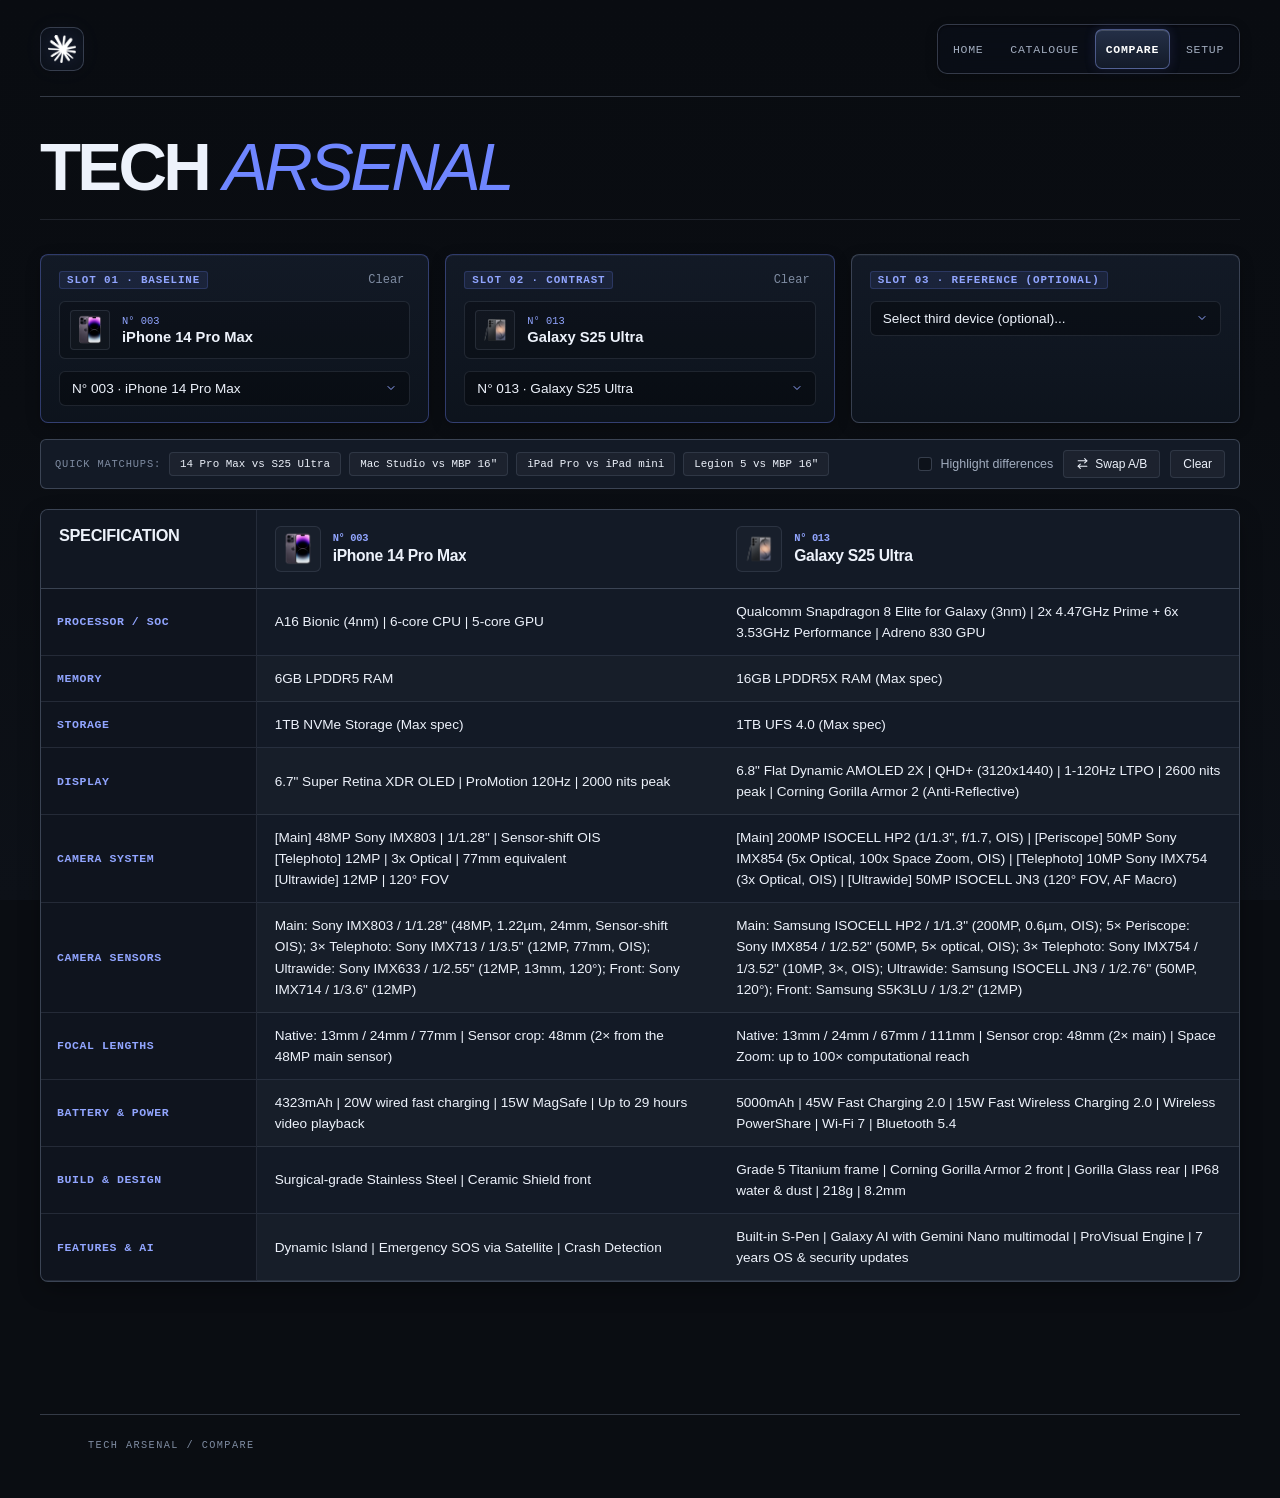
==== comparison-lab.html @ 9af9f5e8 "fix(compare): resolve mobile 2-device side-by-side table layout and empty state display" ====
<!DOCTYPE html>
<html lang="en">
<head>
    <meta charset="UTF-8">
    <meta name="viewport" content="width=device-width, initial-scale=1.0">
    <title>TECH ARSENAL · Comparison Lab</title>
    <link rel="stylesheet" href="arsenal-pages.css">
    <style>
        /* Specification comparison lab using dossier visual language */
        /* ===== 3-Slot Deck ===== */
        .compare-deck {
            display: grid;
            grid-template-columns: repeat(3, 1fr);
            gap: 16px;
            margin: 24px 0 16px;
        }

        .compare-slot {
            background: linear-gradient(180deg, rgba(20, 27, 40, 0.92) 0%, rgba(14, 20, 30, 0.92) 100%);
            border: 1px solid var(--line-strong, rgba(160, 176, 204, 0.16));
            border-radius: 8px;
            padding: 16px 18px;
            display: flex;
            flex-direction: column;
            gap: 12px;
            box-shadow: inset 0 1px 0 rgba(255, 255, 255, 0.04), 0 4px 16px -2px rgba(0, 0, 0, 0.32);
            transition: border-color 0.18s ease, box-shadow 0.18s ease;
        }

        .compare-slot.has-device {
            border-color: rgba(111, 134, 255, 0.35);
        }

        .slot-header {
            display: flex;
            align-items: center;
            justify-content: space-between;
            gap: 8px;
        }

        .slot-tag {
            font-family: var(--mono, monospace);
            font-size: 0.68rem;
            letter-spacing: 0.08em;
            color: var(--accent-2, #91a5ff);
            background: rgba(111, 134, 255, 0.1);
            border: 1px solid rgba(111, 134, 255, 0.2);
            padding: 2px 7px;
            border-radius: 3px;
            font-weight: 600;
        }

        .slot-clear-btn {
            background: transparent;
            border: none;
            color: var(--muted-2, #7f8ca2);
            font-size: 0.75rem;
            font-family: var(--mono, monospace);
            cursor: pointer;
            padding: 2px 6px;
            border-radius: 3px;
            transition: color 0.15s ease, background 0.15s ease;
        }

        .slot-clear-btn:hover {
            color: #ff7b7b;
            background: rgba(255, 123, 123, 0.1);
        }

        .slot-preview {
            display: flex;
            align-items: center;
            gap: 12px;
            background: rgba(0, 0, 0, 0.22);
            border: 1px solid var(--line, rgba(160, 176, 204, 0.1));
            border-radius: 6px;
            padding: 8px 10px;
        }

        .slot-thumb {
            width: 40px;
            height: 40px;
            border-radius: 4px;
            background: rgba(255, 255, 255, 0.025);
            border: 1px solid var(--line, rgba(160, 176, 204, 0.1));
            display: flex;
            align-items: center;
            justify-content: center;
            flex-shrink: 0;
            overflow: hidden;
            padding: 2px;
        }

        .slot-thumb img {
            max-width: 100%;
            max-height: 100%;
            object-fit: contain;
            display: block;
        }

        .slot-info {
            display: flex;
            flex-direction: column;
            gap: 2px;
            min-width: 0;
            flex: 1;
        }

        .slot-lot {
            font-family: var(--mono, monospace);
            font-size: 0.65rem;
            color: var(--accent-2, #91a5ff);
        }

        .slot-title {
            font-size: 0.92rem;
            font-weight: 600;
            color: var(--text, #edf2fb);
            white-space: nowrap;
            overflow: hidden;
            text-overflow: ellipsis;
        }

        /* Laboratory select dropdown */
        .lab-select {
            width: 100%;
            background-color: rgba(0, 0, 0, 0.32);
            background-image: url("data:image/svg+xml,%3Csvg xmlns='http://www.w3.org/2000/svg' width='12' height='12' viewBox='0 0 24 24' fill='none' stroke='%2391a5ff' stroke-width='2' stroke-linecap='round' stroke-linejoin='round'%3E%3Cpolyline points='6 9 12 15 18 9'%3E%3C/polyline%3E%3C/svg%3E");
            background-repeat: no-repeat;
            background-position: right 12px center;
            border: 1px solid var(--line, rgba(160, 176, 204, 0.16));
            border-radius: 6px;
            color: var(--text, #edf2fb);
            font-size: 0.85rem;
            padding: 9px 36px 9px 12px;
            appearance: none;
            -webkit-appearance: none;
            cursor: pointer;
            transition: border-color 0.18s ease;
        }

        .lab-select:hover {
            border-color: rgba(111, 134, 255, 0.3);
        }

        .lab-select:focus-visible {
            outline: 2px solid var(--accent, #6f86ff);
            outline-offset: 2px;
            border-color: var(--accent, #6f86ff);
        }

        .lab-select optgroup {
            background: #131a26;
            color: var(--accent-2, #91a5ff);
            font-family: var(--mono, monospace);
            font-weight: 600;
            padding: 6px 0;
        }

        .lab-select option {
            background: #0d121c;
            color: #edf2fb;
            font-family: inherit;
            padding: 6px 12px;
        }

        /* ===== Toolbar ===== */
        .compare-toolbar {
            display: flex;
            flex-wrap: wrap;
            align-items: center;
            justify-content: space-between;
            gap: 12px;
            margin: 0 0 20px;
            padding: 10px 14px;
            background: var(--panel-solid, #131a26);
            border: 1px solid var(--line-strong, rgba(160, 176, 204, 0.2));
            border-radius: 6px;
        }

        .preset-group {
            display: flex;
            flex-wrap: wrap;
            align-items: center;
            gap: 8px;
        }

        .preset-label {
            font-family: var(--mono, monospace);
            font-size: 0.65rem;
            color: var(--muted-2, #7f8ca2);
            letter-spacing: 0.08em;
            text-transform: uppercase;
        }

        .preset-chip {
            background: rgba(255, 255, 255, 0.04);
            border: 1px solid var(--line, rgba(160, 176, 204, 0.16));
            border-radius: 4px;
            color: var(--text, #edf2fb);
            font-family: var(--mono, monospace);
            font-size: 0.68rem;
            padding: 5px 10px;
            cursor: pointer;
            transition: all 0.15s ease;
        }

        .preset-chip:hover {
            border-color: var(--accent, #6f86ff);
            background: rgba(111, 134, 255, 0.1);
        }

        .toolbar-actions {
            display: flex;
            align-items: center;
            gap: 10px;
        }

        .diff-toggle-label {
            display: inline-flex;
            align-items: center;
            gap: 6px;
            font-size: 0.78rem;
            color: var(--muted, #a2adbf);
            cursor: pointer;
            user-select: none;
        }

        .diff-checkbox {
            appearance: none;
            -webkit-appearance: none;
            width: 14px;
            height: 14px;
            border: 1px solid var(--line-strong, rgba(160, 176, 204, 0.28));
            border-radius: 3px;
            background: rgba(0, 0, 0, 0.3);
            cursor: pointer;
            position: relative;
            vertical-align: middle;
        }

        .diff-checkbox:checked {
            background: var(--accent, #6f86ff);
            border-color: var(--accent, #6f86ff);
        }

        .diff-checkbox:checked::after {
            content: "";
            position: absolute;
            left: 4px;
            top: 1px;
            width: 4px;
            height: 8px;
            border: solid #fff;
            border-width: 0 2px 2px 0;
            transform: rotate(45deg);
        }

        .toolbar-btn {
            background: rgba(255, 255, 255, 0.04);
            border: 1px solid var(--line, rgba(160, 176, 204, 0.16));
            border-radius: 4px;
            color: var(--text, #edf2fb);
            font-size: 0.75rem;
            padding: 6px 12px;
            display: inline-flex;
            align-items: center;
            gap: 6px;
            cursor: pointer;
            transition: all 0.15s ease;
        }

        .toolbar-btn:hover {
            border-color: var(--line-strong, rgba(160, 176, 204, 0.3));
            background: rgba(255, 255, 255, 0.08);
        }

        /* ===== Hidden State Enforcement ===== */
        [hidden],
        .compare-empty-card[hidden],
        .compare-table-card[hidden] {
            display: none !important;
        }

        /* ===== Empty State ===== */
        .compare-empty-card {
            background: linear-gradient(180deg, rgba(20, 27, 40, 0.8) 0%, rgba(14, 20, 30, 0.8) 100%);
            border: 1px dashed var(--line-strong, rgba(160, 176, 204, 0.25));
            border-radius: 8px;
            padding: 44px 24px;
            text-align: center;
            display: flex;
            flex-direction: column;
            align-items: center;
            gap: 12px;
            margin-bottom: 36px;
        }

        .empty-icon-box {
            width: 44px;
            height: 44px;
            border-radius: 8px;
            background: rgba(111, 134, 255, 0.1);
            border: 1px solid rgba(111, 134, 255, 0.25);
            display: flex;
            align-items: center;
            justify-content: center;
            color: var(--accent, #6f86ff);
        }

        .empty-title {
            font-size: 1.05rem;
            font-weight: 600;
            color: var(--text, #edf2fb);
            margin: 0;
        }

        .empty-desc {
            font-size: 0.88rem;
            color: var(--muted, #a2adbf);
            max-width: 520px;
            margin: 0;
            line-height: 1.6;
        }

        .empty-presets {
            display: flex;
            flex-wrap: wrap;
            justify-content: center;
            gap: 10px;
            margin-top: 12px;
        }

        .empty-preset-card {
            background: rgba(0, 0, 0, 0.3);
            border: 1px solid var(--line, rgba(160, 176, 204, 0.16));
            border-radius: 6px;
            padding: 10px 14px;
            color: var(--text, #edf2fb);
            font-size: 0.82rem;
            cursor: pointer;
            display: flex;
            align-items: center;
            gap: 8px;
            transition: border-color 0.18s ease, background 0.18s ease;
        }

        .empty-preset-card:hover {
            border-color: var(--accent, #6f86ff);
            background: rgba(111, 134, 255, 0.08);
        }

        .empty-preset-card .arr {
            color: var(--accent-2, #91a5ff);
            font-family: var(--mono, monospace);
        }

        /* ===== Comparison Table Card ===== */
        .compare-table-card {
            background: var(--panel-solid, #131a26);
            border: 1px solid var(--line-strong, rgba(160, 176, 204, 0.2));
            border-radius: 8px;
            overflow: clip;
            box-shadow: inset 0 1px 0 rgba(255, 255, 255, 0.04), 0 8px 24px -4px rgba(0, 0, 0, 0.4);
            margin-bottom: 40px;
        }

        .compare-table-scroller {
            width: 100%;
            overflow-x: auto;
            -webkit-overflow-scrolling: touch;
        }

        .compare-table {
            width: 100%;
            border-collapse: separate;
            border-spacing: 0;
            font-size: 0.85rem;
        }

        .compare-table thead th {
            position: sticky;
            top: 0;
            z-index: 5;
            background: #131a26;
            border-bottom: 1px solid var(--line-strong, rgba(160, 176, 204, 0.22));
            padding: 16px 18px;
            text-align: left;
            vertical-align: top;
        }

        .compare-table thead th:first-child {
            width: 150px;
            min-width: 130px;
            border-right: 1px solid var(--line, rgba(160, 176, 204, 0.12));
            background: #111722;
        }

        .compare-head-cell {
            display: flex;
            align-items: center;
            gap: 12px;
        }

        .compare-head-thumb {
            width: 46px;
            height: 46px;
            border-radius: 6px;
            background: rgba(255, 255, 255, 0.025);
            border: 1px solid var(--line, rgba(160, 176, 204, 0.14));
            display: flex;
            align-items: center;
            justify-content: center;
            flex-shrink: 0;
            overflow: hidden;
            padding: 3px;
        }

        .compare-head-thumb img {
            max-width: 100%;
            max-height: 100%;
            object-fit: contain;
            display: block;
        }

        .compare-head-meta {
            display: flex;
            flex-direction: column;
            gap: 3px;
            min-width: 0;
        }

        .compare-head-lot {
            font-family: var(--mono, monospace);
            font-size: 0.65rem;
            color: var(--accent-2, #91a5ff);
        }

        .compare-head-title {
            font-size: 0.98rem;
            font-weight: 600;
            color: var(--text, #edf2fb);
            margin: 0;
            white-space: nowrap;
            overflow: hidden;
            text-overflow: ellipsis;
        }

        .compare-table tbody th {
            font-family: var(--mono, monospace);
            font-size: 0.72rem;
            letter-spacing: 0.05em;
            text-transform: uppercase;
            color: var(--accent-2, #91a5ff);
            background: rgba(0, 0, 0, 0.22);
            border-right: 1px solid var(--line, rgba(160, 176, 204, 0.12));
            border-bottom: 1px solid var(--line, rgba(160, 176, 204, 0.1));
            padding: 12px 16px;
            text-align: left;
            vertical-align: middle;
            white-space: nowrap;
        }

        .compare-table tbody td {
            padding: 12px 18px;
            border-bottom: 1px solid var(--line, rgba(160, 176, 204, 0.1));
            font-size: 0.85rem;
            line-height: 1.55;
            color: var(--text, #edf2fb);
            font-feature-settings: "tnum";
            font-variant-numeric: tabular-nums;
            vertical-align: middle;
            transition: background 0.15s ease;
        }

        .compare-table tbody tr:nth-child(even) td {
            background: rgba(255, 255, 255, 0.015);
        }

        .compare-table tbody tr:hover td {
            background: rgba(111, 134, 255, 0.04);
        }

        /* Difference highlighting */
        .compare-table.highlight-diff tbody tr.row-diff td {
            background: rgba(111, 134, 255, 0.05);
        }

        .compare-table.highlight-diff tbody tr.row-diff th {
            border-left: 3px solid var(--accent, #6f86ff);
            color: #fff;
        }

        .spec-val-empty {
            color: var(--muted-2, #7f8ca2);
            opacity: 0.4;
        }

        /* Accessibility focus indicators */
        a.page-link:focus-visible,
        a.back-link:focus-visible,
        .preset-chip:focus-visible,
        .toolbar-btn:focus-visible,
        .empty-preset-card:focus-visible {
            outline: 2px solid var(--accent, #6f86ff);
            outline-offset: 2px;
        }

        @media (min-width: 641px) and (max-width: 1024px) {
            .compare-deck {
                grid-template-columns: repeat(3, minmax(0, 1fr));
                gap: 12px;
                margin: 18px 0 14px;
            }
            .compare-slot {
                padding: 12px 14px;
                gap: 10px;
            }
            .lab-select {
                font-size: 0.8rem;
                padding: 8px 28px 8px 10px;
            }
            .slot-thumb {
                width: 36px;
                height: 36px;
            }
            .slot-title {
                font-size: 0.85rem;
            }
            .compare-toolbar {
                gap: 12px;
            }
        }

        @media (max-width: 640px) {
            html, body {
                overflow-x: hidden !important;
                max-width: 100% !important;
            }

            /* Container sizing */
            .collection {
                width: 100% !important;
                max-width: 100% !important;
                padding: 0 10px !important;
                box-sizing: border-box !important;
            }

            .top-row {
                flex-direction: column !important;
                align-items: stretch !important;
                gap: 10px !important;
            }

            .top-row .page-nav {
                display: grid !important;
                grid-template-columns: repeat(4, 1fr) !important;
                width: 100% !important;
                gap: 4px !important;
            }

            .top-row .page-nav .page-link {
                padding: 7px 3px !important;
                text-align: center !important;
                font-size: 0.65rem !important;
                min-width: 0 !important;
            }

            .masthead {
                padding: 10px 0 6px !important;
            }

            .main-title {
                font-size: clamp(1.6rem, 7vw, 2.2rem) !important;
            }

            /* Hide Slot 3 entirely on mobile (max 2 devices compare) */
            #slotCardC {
                display: none !important;
            }

            .compare-deck {
                display: grid !important;
                grid-template-columns: minmax(0, 1fr) minmax(0, 1fr) !important;
                gap: 8px !important;
                margin: 12px 0 10px !important;
                width: 100% !important;
                box-sizing: border-box !important;
            }

            .compare-slot {
                padding: 8px !important;
                gap: 6px !important;
                min-width: 0 !important;
                width: 100% !important;
                box-sizing: border-box !important;
                overflow: hidden !important;
            }

            .slot-header {
                gap: 4px !important;
            }

            .slot-header .slot-tag {
                font-size: 0.55rem !important;
                padding: 2px 4px !important;
                letter-spacing: 0.03em !important;
                white-space: nowrap !important;
                overflow: hidden !important;
                text-overflow: ellipsis !important;
                max-width: 95px !important;
            }

            .slot-clear-btn {
                font-size: 0.65rem !important;
                padding: 2px 4px !important;
                flex-shrink: 0 !important;
            }

            .slot-preview {
                padding: 4px 6px !important;
                gap: 6px !important;
                min-width: 0 !important;
            }

            .slot-thumb {
                width: 28px !important;
                height: 28px !important;
                flex: 0 0 28px !important;
            }

            .slot-info {
                min-width: 0 !important;
                overflow: hidden !important;
            }

            .slot-lot {
                font-size: 0.54rem !important;
            }

            .slot-title {
                font-size: 0.72rem !important;
                white-space: nowrap !important;
                overflow: hidden !important;
                text-overflow: ellipsis !important;
                min-width: 0 !important;
            }

            .lab-select {
                font-size: 0.68rem !important;
                padding: 6px 20px 6px 6px !important;
                background-position: right 6px center !important;
                min-width: 0 !important;
                width: 100% !important;
                box-sizing: border-box !important;
            }

            /* Toolbar on mobile */
            .compare-toolbar {
                flex-direction: column !important;
                align-items: stretch !important;
                gap: 8px !important;
                padding: 8px !important;
                margin-bottom: 12px !important;
                width: 100% !important;
                max-width: 100% !important;
                box-sizing: border-box !important;
                overflow: hidden !important;
            }

            .preset-group {
                display: flex !important;
                flex-wrap: nowrap !important;
                overflow-x: auto !important;
                -webkit-overflow-scrolling: touch !important;
                gap: 6px !important;
                padding-bottom: 3px !important;
                scrollbar-width: none !important;
                width: 100% !important;
                max-width: 100% !important;
                box-sizing: border-box !important;
            }

            .preset-group::-webkit-scrollbar {
                display: none !important;
            }

            .preset-chip {
                flex: 0 0 auto !important;
                white-space: nowrap !important;
                padding: 4px 8px !important;
                font-size: 0.62rem !important;
            }

            .toolbar-actions {
                display: flex !important;
                align-items: center !important;
                justify-content: space-between !important;
                width: 100% !important;
                gap: 6px !important;
            }

            .diff-toggle-label {
                font-size: 0.68rem !important;
            }

            .toolbar-btn {
                font-size: 0.66rem !important;
                padding: 5px 8px !important;
            }

            /* Empty state on mobile */
            .compare-empty-card {
                padding: 28px 16px !important;
                gap: 10px !important;
                margin-bottom: 24px !important;
            }

            .empty-presets {
                flex-direction: column !important;
                width: 100% !important;
            }

            .empty-preset-card {
                width: 100% !important;
                box-sizing: border-box !important;
                justify-content: space-between !important;
                font-size: 0.76rem !important;
                padding: 8px 12px !important;
            }

            /* GSMArena-Style 2-Device Mobile Compare Table */
            .compare-table-card {
                border-radius: 8px !important;
                overflow: hidden !important;
                margin-bottom: 28px !important;
                width: 100% !important;
                max-width: 100% !important;
                box-sizing: border-box !important;
            }

            .compare-table-scroller {
                width: 100% !important;
                max-width: 100% !important;
                overflow: hidden !important;
                box-sizing: border-box !important;
            }

            table.compare-table,
            .compare-table {
                display: block !important;
                width: 100% !important;
                max-width: 100% !important;
                min-width: 0 !important;
                border-collapse: collapse !important;
                box-sizing: border-box !important;
            }

            .compare-table thead,
            .compare-table tbody {
                display: block !important;
                width: 100% !important;
                box-sizing: border-box !important;
            }

            /* Sticky 2-Column Device Header */
            .compare-table thead tr {
                display: grid !important;
                grid-template-columns: minmax(0, 1fr) minmax(0, 1fr) !important;
                width: 100% !important;
                position: sticky !important;
                top: 0 !important;
                z-index: 25 !important;
                background: #111723 !important;
                border-bottom: 2px solid var(--accent, #6f86ff) !important;
                box-shadow: 0 4px 14px rgba(0, 0, 0, 0.45) !important;
                box-sizing: border-box !important;
            }

            /* Hide 'SPECIFICATION' label in sticky header */
            .compare-table thead th:first-child {
                display: none !important;
            }

            .compare-table thead th {
                display: flex !important;
                align-items: center !important;
                padding: 8px 6px !important;
                border: none !important;
                background: transparent !important;
                min-width: 0 !important;
                width: 100% !important;
                box-sizing: border-box !important;
                overflow: hidden !important;
            }

            .compare-table thead th:nth-child(2) {
                border-right: 1px solid var(--line, rgba(160, 176, 204, 0.15)) !important;
            }

            .compare-head-cell {
                display: flex !important;
                align-items: center !important;
                gap: 6px !important;
                min-width: 0 !important;
                width: 100% !important;
                overflow: hidden !important;
            }

            .compare-head-thumb {
                width: 28px !important;
                height: 28px !important;
                flex: 0 0 28px !important;
                padding: 1px !important;
            }

            .compare-head-meta {
                min-width: 0 !important;
                flex: 1 !important;
                overflow: hidden !important;
            }

            .compare-head-lot {
                font-size: 0.55rem !important;
                color: var(--accent-2, #91a5ff) !important;
                display: block !important;
            }

            .compare-head-title {
                font-size: 0.72rem !important;
                white-space: nowrap !important;
                overflow: hidden !important;
                text-overflow: ellipsis !important;
                min-width: 0 !important;
            }

            /* Each spec row on mobile */
            .compare-table tbody tr {
                display: grid !important;
                grid-template-columns: minmax(0, 1fr) minmax(0, 1fr) !important;
                width: 100% !important;
                border-bottom: 1px solid var(--line, rgba(160, 176, 204, 0.12)) !important;
                box-sizing: border-box !important;
            }

            /* Full-width Specification Category Bar (GSMArena style) */
            .compare-table tbody tr th {
                grid-column: 1 / -1 !important;
                display: block !important;
                width: 100% !important;
                box-sizing: border-box !important;
                background: rgba(14, 21, 33, 0.95) !important;
                border-right: none !important;
                border-bottom: 1px solid var(--line, rgba(160, 176, 204, 0.1)) !important;
                border-left: 3px solid transparent !important;
                padding: 6px 8px !important;
                font-family: var(--mono) !important;
                font-size: 0.62rem !important;
                font-weight: 700 !important;
                letter-spacing: 0.08em !important;
                text-transform: uppercase !important;
                color: var(--accent-2, #91a5ff) !important;
                text-align: left !important;
            }

            /* Value cells side by side (strictly 50% each) */
            .compare-table tbody tr td {
                display: block !important;
                width: 100% !important;
                box-sizing: border-box !important;
                padding: 8px 8px !important;
                font-size: 0.72rem !important;
                line-height: 1.45 !important;
                border-bottom: none !important;
                min-width: 0 !important;
                overflow-wrap: anywhere !important;
                word-break: break-word !important;
            }

            .compare-table tbody tr td:first-of-type {
                border-right: 1px solid var(--line, rgba(160, 176, 204, 0.12)) !important;
            }

            /* Difference Highlighting */
            .compare-table.highlight-diff tbody tr.row-diff th {
                border-left: 3px solid var(--accent, #6f86ff) !important;
                color: #ffffff !important;
                background: rgba(111, 134, 255, 0.14) !important;
            }

            .compare-table.highlight-diff tbody tr.row-diff td {
                background: rgba(111, 134, 255, 0.035) !important;
            }
        }
    </style>
</head>
<body class="catalogue-page">
    <header class="header site-header">
        <div class="header-top top-row">
            <a href="index.html" class="back-link home-mark-link" aria-label="Back to home" title="Back to home"><img src="assets/images/arsenal-spark.png" alt="" width="1000" height="1000" loading="eager" decoding="async"></a>
            <nav class="page-nav" aria-label="Site navigation">
                <a class="page-link" href="index.html">Home</a>
                <a class="page-link" href="tech-arsenal.html">Catalogue</a>
                <a class="page-link active" href="comparison-lab.html" aria-current="page">Compare</a>
                <a class="page-link" href="topology.html">Setup</a>
            </nav>
        </div>
        <div class="masthead">
            <div class="masthead-copy">
                <h1 class="main-title"><span class="tech">TECH</span> <span class="arsenal">ARSENAL</span></h1>
            </div>
        </div>
    </header>

    <main class="collection">
        <!-- 3-Slot Deck -->
        <div class="compare-deck">
            <!-- SLOT 01 -->
            <div class="compare-slot" id="slotCardA">
                <div class="slot-header">
                    <span class="slot-tag">SLOT 01 · BASELINE</span>
                    <button type="button" class="slot-clear-btn" id="clearA" title="Clear slot" aria-label="Clear baseline slot" hidden>Clear</button>
                </div>
                <div class="slot-preview" id="previewA" hidden>
                    <div class="slot-thumb"><img id="thumbA" src="" alt=""></div>
                    <div class="slot-info">
                        <span class="slot-lot" id="lotA"></span>
                        <span class="slot-title" id="nameA"></span>
                    </div>
                </div>
                <select id="pickA" class="lab-select" aria-label="Select baseline device">
                    <option value="">Select baseline device...</option>
                </select>
            </div>

            <!-- SLOT 02 -->
            <div class="compare-slot" id="slotCardB">
                <div class="slot-header">
                    <span class="slot-tag">SLOT 02 · CONTRAST</span>
                    <button type="button" class="slot-clear-btn" id="clearB" title="Clear slot" aria-label="Clear contrast slot" hidden>Clear</button>
                </div>
                <div class="slot-preview" id="previewB" hidden>
                    <div class="slot-thumb"><img id="thumbB" src="" alt=""></div>
                    <div class="slot-info">
                        <span class="slot-lot" id="lotB"></span>
                        <span class="slot-title" id="nameB"></span>
                    </div>
                </div>
                <select id="pickB" class="lab-select" aria-label="Select contrast device">
                    <option value="">Select contrast device...</option>
                </select>
            </div>

            <!-- SLOT 03 -->
            <div class="compare-slot" id="slotCardC">
                <div class="slot-header">
                    <span class="slot-tag">SLOT 03 · REFERENCE (OPTIONAL)</span>
                    <button type="button" class="slot-clear-btn" id="clearC" title="Clear slot" aria-label="Clear reference slot" hidden>Clear</button>
                </div>
                <div class="slot-preview" id="previewC" hidden>
                    <div class="slot-thumb"><img id="thumbC" src="" alt=""></div>
                    <div class="slot-info">
                        <span class="slot-lot" id="lotC"></span>
                        <span class="slot-title" id="nameC"></span>
                    </div>
                </div>
                <select id="pickC" class="lab-select" aria-label="Select third device (optional)">
                    <option value="">Select third device (optional)...</option>
                </select>
            </div>
        </div>

        <!-- Toolbar -->
        <div class="compare-toolbar">
            <div class="preset-group">
                <span class="preset-label">Quick Matchups:</span>
                <button type="button" class="preset-chip" data-a="003" data-b="013">14 Pro Max vs S25 Ultra</button>
                <button type="button" class="preset-chip" data-a="030" data-b="026">Mac Studio vs MBP 16"</button>
                <button type="button" class="preset-chip" data-a="022" data-b="023">iPad Pro vs iPad mini</button>
                <button type="button" class="preset-chip" data-a="027" data-b="026">Legion 5 vs MBP 16"</button>
            </div>
            <div class="toolbar-actions">
                <label class="diff-toggle-label" title="Highlight all specification differences">
                    <input type="checkbox" id="toggleDiff" class="diff-checkbox">
                    <span>Highlight differences</span>
                </label>
                <button type="button" class="toolbar-btn" id="btnSwap" title="Swap slot A and B" aria-label="Swap slot A and slot B devices">
                    <svg width="13" height="13" viewBox="0 0 24 24" fill="none" stroke="currentColor" stroke-width="2" stroke-linecap="round" stroke-linejoin="round" aria-hidden="true"><path d="m16 3 4 4-4 4"/><path d="M20 7H4"/><path d="m8 21-4-4 4-4"/><path d="M4 17h16"/></svg>
                    <span>Swap A/B</span>
                </button>
                <button type="button" class="toolbar-btn" id="btnReset" title="Reset comparison" aria-label="Reset and clear all slots">
                    <span>Clear</span>
                </button>
            </div>
        </div>

        <!-- Empty State -->
        <div id="compareEmpty" class="compare-empty-card">
            <div class="empty-icon-box" aria-hidden="true">
                <svg width="24" height="24" viewBox="0 0 24 24" fill="none" stroke="currentColor" stroke-width="1.8" stroke-linecap="round" stroke-linejoin="round"><path d="m16 16 3-8 3 8c-.87.65-1.92 1-3 1s-2.13-.35-3-1Z"/><path d="m2 16 3-8 3 8c-.87.65-1.92 1-3 1s-2.13-.35-3-1Z"/><path d="M7 21h10"/><path d="M12 3v18"/><path d="M3 7h2c2 0 5-1 7-2 2 1 5 2 7 2h2"/></svg>
            </div>
            <h2 class="empty-title">Select Devices to Compare</h2>
            <p class="empty-desc">Select two or three devices above to compare displays, dimensions, chipsets, and camera hardware side by side. Or choose a quick matchup preset below.</p>
            <div class="empty-presets">
                <button type="button" class="empty-preset-card" data-a="003" data-b="013">
                    <span>iPhone 14 Pro Max vs Galaxy S25 Ultra</span>
                    <span class="arr" aria-hidden="true">→</span>
                </button>
                <button type="button" class="empty-preset-card" data-a="030" data-b="026">
                    <span>Mac Studio (M4 Ultra) vs MacBook Pro 16"</span>
                    <span class="arr" aria-hidden="true">→</span>
                </button>
                <button type="button" class="empty-preset-card" data-a="022" data-b="023">
                    <span>iPad Pro 13" vs iPad mini (A17 Pro)</span>
                    <span class="arr" aria-hidden="true">→</span>
                </button>
            </div>
        </div>

        <!-- Table Card -->
        <div id="compareCard" class="compare-table-card" hidden>
            <div class="compare-table-scroller">
                <table id="compareTable" class="compare-table">
                    <thead><tr id="compareHeadRow"></tr></thead>
                    <tbody id="compareBody"></tbody>
                </table>
            </div>
        </div>
    </main>

    <footer class="site-footer">
        <div class="footer-line">TECH ARSENAL / COMPARE</div>
    </footer>

    <script>
        // Reads specs directly from tech-arsenal.html to ensure a single source of truth.
        let devices = [];

        const escapeHtml = (str) => String(str ?? "").replace(/[&<>"']/g, (s) => ({
            "&": "&amp;",
            "<": "&lt;",
            ">": "&gt;",
            "\"": "&quot;",
            "'": "&#039;"
        }[s]));

        async function loadDevices() {
            try {
                const res = await fetch("tech-arsenal.html");
                if (!res.ok) throw new Error(`HTTP ${res.status}`);
                const html = await res.text();
                const doc = new DOMParser().parseFromString(html, "text/html");
                devices = [...doc.querySelectorAll(".card")].map((card) => {
                    const details = card.querySelector(".hidden-details");
                    const img = card.querySelector(".img-box img");
                    return {
                        lot: card.dataset.lot,
                        cat: card.dataset.cat || "",
                        chapter: card.dataset.chapter || "SMARTPHONES",
                        title: details?.querySelector(".d-title")?.textContent.trim() || "",
                        img: img?.getAttribute("src") || "",
                        specs: [...(details?.querySelectorAll(".d-spec") || [])].map((s) => ({
                            label: s.dataset.label || "",
                            value: s.innerHTML,
                        })),
                    };
                }).filter((d) => d.title);
            } catch (err) {
                console.warn("Unable to fetch tech-arsenal.html via file:// protocol:", err);
                showLoadError();
            }
        }

        function showLoadError() {
            const emptyNotice = document.getElementById("compareEmpty");
            if (emptyNotice && !emptyNotice.querySelector(".compare-notice-banner")) {
                const notice = document.createElement("div");
                notice.className = "compare-notice-banner";
                notice.style.cssText = "margin-top: 18px; padding: 14px 18px; background: rgba(255, 123, 123, 0.08); border: 1px solid rgba(255, 123, 123, 0.28); border-radius: 6px; text-align: left; font-size: 0.85rem; line-height: 1.6; color: #ffb4b4;";
                notice.innerHTML = '<strong>Notice:</strong> Direct <code>file://</code> browsing prevents loading catalog data due to browser CORS policies. Please view via a local server (e.g., Live Server or <code>npx serve</code> in the project folder).';
                emptyNotice.appendChild(notice);
            }
        }

        const CATEGORY_NAMES = {
            "mobile": "SMARTPHONES",
            "tablet": "TABLETS",
            "laptop": "LAPTOPS",
            "desktop": "DESKTOPS & RIGS",
            "audio": "AUDIO & PERIPHERALS",
            "peripheral": "AUDIO & PERIPHERALS"
        };

        function populateSelects() {
            // Group by category
            const groups = {};
            devices.forEach((d) => {
                const catKey = d.cat || "mobile";
                if (!groups[catKey]) groups[catKey] = [];
                groups[catKey].push(d);
            });

            // Sort within each group
            Object.values(groups).forEach(arr => arr.sort((a, b) => a.title.localeCompare(b.title)));

            const selects = [
                { el: document.getElementById("pickA"), placeholder: "Select baseline device..." },
                { el: document.getElementById("pickB"), placeholder: "Select contrast device..." },
                { el: document.getElementById("pickC"), placeholder: "Select third device (optional)..." }
            ];

            selects.forEach(({ el, placeholder }) => {
                el.innerHTML = `<option value="">${placeholder}</option>`;
                const order = ["mobile", "tablet", "laptop", "desktop", "audio", "peripheral"];
                const seenCats = new Set();
                order.forEach((catKey) => {
                    if (seenCats.has(catKey) || !groups[catKey] || !groups[catKey].length) return;
                    seenCats.add(catKey);
                    const groupLabel = CATEGORY_NAMES[catKey] || catKey.toUpperCase();
                    const optgroup = document.createElement("optgroup");
                    optgroup.label = groupLabel;
                    groups[catKey].forEach((d) => {
                        const opt = document.createElement("option");
                        opt.value = d.lot;
                        opt.textContent = `N° ${d.lot} · ${d.title}`;
                        optgroup.appendChild(opt);
                    });
                    el.appendChild(optgroup);
                });
            });
        }

        function updateSlotVisual(slotPrefix, pickSelect) {
            const lot = pickSelect.value;
            const slotCard = document.getElementById(`slotCard${slotPrefix}`);
            const preview = document.getElementById(`preview${slotPrefix}`);
            const clearBtn = document.getElementById(`clear${slotPrefix}`);
            const thumb = document.getElementById(`thumb${slotPrefix}`);
            const lotEl = document.getElementById(`lot${slotPrefix}`);
            const nameEl = document.getElementById(`name${slotPrefix}`);

            if (lot) {
                const d = devices.find((item) => item.lot === lot);
                if (d) {
                    slotCard.classList.add("has-device");
                    preview.hidden = false;
                    clearBtn.hidden = false;
                    thumb.src = d.img;
                    thumb.alt = d.title;
                    lotEl.textContent = `N° ${d.lot}`;
                    nameEl.textContent = d.title;
                    return;
                }
            }
            slotCard.classList.remove("has-device");
            preview.hidden = true;
            clearBtn.hidden = true;
        }

        function isMobileView() {
            return window.matchMedia("(max-width: 640px)").matches;
        }

        function currentSelection() {
            const slots = isMobileView() ? [pickA.value, pickB.value] : [pickA.value, pickB.value, pickC.value];
            return slots
                .filter(Boolean)
                .map((lot) => devices.find((d) => d.lot === lot))
                .filter(Boolean);
        }

        function render() {
            updateSlotVisual("A", pickA);
            updateSlotVisual("B", pickB);
            if (!isMobileView()) {
                updateSlotVisual("C", pickC);
            }

            const chosen = currentSelection();
            const empty = document.getElementById("compareEmpty");
            const card = document.getElementById("compareCard");
            const isDiffHighlight = Boolean(document.getElementById("toggleDiff")?.checked);

            if (chosen.length < 2) {
                empty.hidden = false;
                card.hidden = true;
                return;
            }
            empty.hidden = true;
            card.hidden = false;

            renderTable(chosen, isDiffHighlight);
        }

        function renderTable(chosen, isDiffHighlight = Boolean(document.getElementById("toggleDiff")?.checked)) {
            const effectiveChosen = isMobileView() ? chosen.slice(0, 2) : chosen;
            const table = document.getElementById("compareTable");
            if (isDiffHighlight) {
                table.classList.add("highlight-diff");
            } else {
                table.classList.remove("highlight-diff");
            }

            const headRow = document.getElementById("compareHeadRow");
            headRow.innerHTML = "<th>SPECIFICATION</th>" + effectiveChosen.map((d) =>
                `<th>
                    <div class="compare-head-cell">
                        <div class="compare-head-thumb"><img src="${escapeHtml(d.img)}" alt="${escapeHtml(d.title)}" width="46" height="46" loading="lazy" decoding="async"></div>
                        <div class="compare-head-meta">
                            <span class="compare-head-lot">N° ${escapeHtml(d.lot)}</span>
                            <h3 class="compare-head-title">${escapeHtml(d.title)}</h3>
                        </div>
                    </div>
                </th>`
            ).join("");

            // Canonical taxonomy to align specifications across categories
            const CANONICAL_TAXONOMY = [
                { label: "PROCESSOR / SOC", aliases: ["soc", "processor", "platform", "cpu"] },
                { label: "GRAPHICS / GPU", aliases: ["graphics", "gpu"] },
                { label: "MEMORY", aliases: ["memory", "ram", "memory & storage"] },
                { label: "STORAGE", aliases: ["storage", "ssd", "rom", "memory & storage"] },
                { label: "DISPLAY", aliases: ["display", "screen", "display panel"] },
                { label: "INNER DISPLAY", aliases: ["inner display"] },
                { label: "COVER DISPLAY", aliases: ["cover display"] },
                { label: "CAMERA SYSTEM", aliases: ["camera system", "imaging tech"] },
                { label: "CAMERA SENSORS", aliases: ["camera sensors"] },
                { label: "FOCAL LENGTHS", aliases: ["focal lengths"] },
                { label: "BATTERY & POWER", aliases: ["battery", "battery & charging", "battery & power", "battery life", "battery & i/o"] },
                { label: "CONNECTIVITY & I/O", aliases: ["connectivity", "i/o", "i/o & connectivity", "i/o & wireless", "ports & gaming features", "battery & i/o"] },
                { label: "BUILD & DESIGN", aliases: ["build", "build / battery", "build & weight", "build & durability", "build & audio", "design", "design & styling", "form factor"] },
                { label: "AUDIO & SOUND", aliases: ["audio", "acoustics", "audio architecture", "camera & audio", "build & audio", "audio & haptics"] },
                { label: "NOISE CANCELLATION (ANC)", aliases: ["anc", "noise cancellation"] },
                { label: "FEATURES & AI", aliases: ["feature", "features", "ai features", "new features", "smart features", "multitasking", "ai performance"] },
                { label: "THERMAL & COOLING", aliases: ["cooling", "thermal architecture"] },
                { label: "ACCESSORIES & SUPPORT", aliases: ["accessories", "compatibility"] },
                { label: "SENSOR & INPUT", aliases: ["sensor", "switches", "controls"] },
                { label: "OPERATING SYSTEM", aliases: ["operating system"] },
            ];

            const renderedRows = [];
            const matchedSpecs = new Set();

            // 1. Iterate canonical taxonomy
            CANONICAL_TAXONOMY.forEach((canon) => {
                const aliases = canon.aliases;
                const hasAny = effectiveChosen.some((d) => d.specs.some((s) => aliases.includes(s.label.toLowerCase())));
                if (!hasAny) return;

                const values = effectiveChosen.map((d) => {
                    const match = d.specs.find((s) => aliases.includes(s.label.toLowerCase()));
                    if (match) {
                        matchedSpecs.add(`${d.lot}:${match.label.toLowerCase()}`);
                        return match.value;
                    }
                    return "";
                });

                renderedRows.push({ label: canon.label, values });
            });

            // 2. Append unmapped category specs
            effectiveChosen.forEach((d) => {
                d.specs.forEach((s) => {
                    const specKey = `${d.lot}:${s.label.toLowerCase()}`;
                    if (!matchedSpecs.has(specKey)) {
                        const existing = renderedRows.find((r) => r.label.toLowerCase() === s.label.toLowerCase());
                        if (!existing) {
                            const values = effectiveChosen.map((item) => {
                                const m = item.specs.find((x) => x.label.toLowerCase() === s.label.toLowerCase());
                                return m ? m.value : "";
                            });
                            renderedRows.push({ label: s.label.toUpperCase(), values });
                        }
                    }
                });
            });

            const body = document.getElementById("compareBody");
            body.innerHTML = renderedRows.map(({ label, values }) => {
                // Check if values differ across chosen devices (only when at least two devices have a non-empty value)
                const validValues = values.filter(v => v && v.trim() !== "");
                const isDiffering = validValues.length >= 2 && new Set(validValues.map(v => v.trim().toLowerCase())).size > 1;

                const cells = values.map((val) => {
                    return `<td>${val ? val : '<span class="spec-val-empty">—</span>'}</td>`;
                }).join("");

                return `<tr class="${isDiffering ? 'row-diff' : ''}"><th>${escapeHtml(label)}</th>${cells}</tr>`;
            }).join("");
        }

        const pickA = document.getElementById("pickA");
        const pickB = document.getElementById("pickB");
        const pickC = document.getElementById("pickC");
        const toggleDiff = document.getElementById("toggleDiff");

        [pickA, pickB, pickC].forEach((select) => select.addEventListener("change", render));
        toggleDiff?.addEventListener("change", render);

        [pickA, pickB, pickC].forEach((sel, i) => document.getElementById("clear" + ["A","B","C"][i])?.addEventListener("click", () => { sel.value = ""; render(); }));
        document.getElementById("btnReset").addEventListener("click", () => { [pickA, pickB, pickC].forEach((s) => s.value = ""); render(); });

        document.getElementById("btnSwap").addEventListener("click", () => {
            const temp = pickA.value;
            pickA.value = pickB.value;
            pickB.value = temp;
            render();
        });

        function applyPreset(lotA, lotB) {
            pickA.value = lotA;
            pickB.value = lotB;
            pickC.value = "";
            render();
            document.getElementById("compareCard")?.scrollIntoView({ behavior: "smooth", block: "nearest" });
        }

        document.querySelectorAll("[data-a][data-b]").forEach((btn) => {
            btn.addEventListener("click", () => {
                applyPreset(btn.dataset.a, btn.dataset.b);
            });
        });

        window.addEventListener("resize", () => {
            render();
        });

        loadDevices().then(() => {
            populateSelects();

            // Support URL search params e.g. ?a=003&b=013 or default to flagship matchup
            const urlParams = new URLSearchParams(window.location.search);
            const paramA = urlParams.get("a");
            const paramB = urlParams.get("b");
            const paramC = urlParams.get("c");

            if (paramA && paramB) {
                pickA.value = paramA;
                pickB.value = paramB;
                if (paramC && !isMobileView()) pickC.value = paramC;
            } else if (!pickA.value && !pickB.value) {
                // Default to popular comparison so table appears immediately
                pickA.value = "003"; // iPhone 14 Pro Max
                pickB.value = "013"; // Galaxy S25 Ultra
            }

            render();
        }).catch((err) => {
            console.error("Initialization error:", err);
            showLoadError();
        });
    </script>
    <script src="arsenal-site.js"></script>
</body>
</html>
---- arsenal-pages.css ----
:root {
    --bg: #0a0d12;
    --bg-elevated: #111722;
    --panel: rgba(17, 23, 34, 0.86);
    --panel-solid: #131a26;
    --panel-soft: #171f2d;
    --line: rgba(160, 176, 204, 0.14);
    --line-strong: rgba(160, 176, 204, 0.28);
    --text: #edf2fb;
    --muted: #a2adbf;
    --muted-2: #7f8ca2;
    --accent: #6f86ff;
    --accent-2: #91a5ff;
    --accent-soft: rgba(111, 134, 255, 0.14);
    --steel: #d7dde8;
    --shadow: rgba(2, 6, 18, 0.45);
    --shell: 1280px;
    --display: "Avenir Next", "SF Pro Display", "Helvetica Neue", "Segoe UI", sans-serif;
    --body: "SF Pro Text", "Avenir Next", "Helvetica Neue", "Segoe UI", sans-serif;
    --mono: ui-monospace, "SFMono-Regular", "SF Mono", Menlo, Consolas, monospace;
}

* {
    box-sizing: border-box;
}

html {
    scroll-behavior: smooth;
}

body {
    margin: 0;
    min-height: 100vh;
    min-height: 100dvh;
    padding-left: env(safe-area-inset-left, 0px);
    padding-right: env(safe-area-inset-right, 0px);
    color: var(--text);
    font-family: var(--body);
    background: linear-gradient(180deg, #090c11 0%, #0a0d12 42%, #0d1118 100%);
    background-color: #0a0d12;
    background-attachment: fixed;
    position: relative;
}

body::before {
    content: "";
    position: fixed;
    inset: 0;
    pointer-events: none;
    opacity: 0.22;
    background-image:
        linear-gradient(rgba(255, 255, 255, 0.028) 1px, transparent 1px),
        linear-gradient(90deg, rgba(255, 255, 255, 0.028) 1px, transparent 1px);
    background-size: 36px 36px;
    mask-image: linear-gradient(180deg, rgba(0, 0, 0, 0.8), transparent 85%);
}

::selection {
    background: var(--accent);
    color: #05070c;
}

a {
    color: inherit;
    text-decoration: none;
}

img {
    display: block;
    width: 100%;
}

.broadcast-bar,
.shell,
.site-footer {
    position: relative;
    z-index: 1;
}

.broadcast-bar {
    display: flex;
    justify-content: center;
    align-items: center;
    gap: 14px;
    padding: 12px 18px;
    position: sticky;
    top: 0;
    z-index: 20;
    border-bottom: 1px solid var(--line);
    background: rgba(10, 13, 18, 0.82);
    backdrop-filter: blur(18px);
}

.signal-icon {
    width: 7px;
    height: 7px;
    background: var(--accent);
    border-radius: 999px;
    box-shadow: 0 0 0 6px rgba(111, 134, 255, 0.1);
}

.shoutout-text,
.meta-chip,
.eyebrow,
.section-label,
.mini-label,
.page-link,
.back-link,
.stats-label,
.card-meta,
.footer-line {
    font-family: var(--mono);
    text-transform: uppercase;
    letter-spacing: 0.14em;
}

.shoutout-text {
    color: var(--muted);
    font-size: 0.66rem;
}

.creator-tag {
    padding: 4px 10px;
    border: 1px solid rgba(111, 134, 255, 0.4);
    background: rgba(111, 134, 255, 0.11);
    color: var(--accent-2);
    font-family: var(--mono);
    font-size: 0.72rem;
    letter-spacing: 0.12em;
    text-transform: uppercase;
}

.shell {
    max-width: var(--shell);
    margin: 0 auto;
    padding: 0 40px 76px;
}

.site-header {
    padding: 34px 0 20px;
}

.top-row {
    display: flex;
    justify-content: space-between;
    align-items: center;
    gap: 16px;
}

.site-mark {
    display: inline-flex;
    align-items: center;
    justify-content: center;
    width: 46px;
    height: 46px;
    flex: 0 0 auto;
    opacity: 0.86;
}

.site-mark img {
    width: 34px;
    height: 34px;
    object-fit: contain;
    filter: drop-shadow(0 0 16px rgba(111, 134, 255, 0.18));
}

.back-link,
.page-link {
    display: inline-flex;
    align-items: center;
    justify-content: center;
    min-height: 44px;
    padding: 0 16px;
    border: 1px solid var(--line-strong);
    background: rgba(255, 255, 255, 0.02);
    color: var(--muted);
    font-size: 0.67rem;
    transition: border-color 0.24s ease, color 0.24s ease, background 0.24s ease, transform 0.24s ease;
}

.back-link:hover,
.page-link:hover,
.page-link.active {
    border-color: rgba(111, 134, 255, 0.52);
    color: var(--text);
    background: rgba(111, 134, 255, 0.09);
    transform: translateY(-1px);
}

.back-link:focus-visible,
.page-link:focus-visible {
    outline: 2px solid var(--accent);
    outline-offset: 2px;
    border-color: var(--accent);
}

.page-nav {
    display: flex;
    flex-wrap: wrap;
    gap: 10px;
    justify-content: flex-end;
}

.hero-head {
    margin-top: 34px;
}

.eyebrow {
    color: var(--muted);
    font-size: 0.68rem;
}

.title-lockup {
    margin-top: 16px;
    display: grid;
    gap: 14px;
}

.main-title {
    margin: 0;
    max-width: 10ch;
    font-family: var(--display);
    font-size: clamp(3rem, 7vw, 6.4rem);
    line-height: 0.92;
    letter-spacing: -0.05em;
    font-weight: 700;
}

.main-title .accent {
    color: var(--accent-2);
    font-style: italic;
    font-weight: 600;
}

.page-subtitle {
    margin: 0;
    max-width: 40rem;
    color: var(--muted);
    line-height: 1.74;
    font-size: 1rem;
}

/* Headline orphan prevention and text balance */
.main-title,
.section-title,
.product-name,
.dossier-title,
.zone-title {
    text-wrap: balance;
}

.dossier-why,
.dossier-desc,
.setup-intro {
    text-wrap: pretty;
}

/* Site-wide tabular figures typography */
.collection-ledger strong,
.hero-stats-inline strong,
.lot-number,
.spec-val,
.d-spec,
.dossier-specs,
.dossier-spec-val {
    font-variant-numeric: tabular-nums;
    font-feature-settings: "tnum";
}

/* Anchor scroll margin offset for top navigation */
.section-wrapper,
[id^="sec-"] {
    scroll-margin-top: 80px;
}

.hero-panel,
.section-panel,
.card,
.timeline-entry,
.spec-card,
.radar-card,
.table-wrap,
.route-card {
    border: 1px solid var(--line);
    background:
        linear-gradient(180deg, rgba(255, 255, 255, 0.03), transparent 28%),
        var(--panel);
    box-shadow: 0 24px 70px var(--shadow);
}

.hero-panel {
    margin-top: 36px;
    overflow: hidden;
}

.hero-grid {
    display: grid;
    grid-template-columns: minmax(0, 1.08fr) minmax(360px, 0.92fr);
    min-height: 560px;
}

.hero-copy {
    position: relative;
    display: flex;
    flex-direction: column;
    justify-content: space-between;
    padding: 76px 42px 36px;
}

.hero-copy-top {
    display: grid;
    gap: 18px;
}

.hero-copy-top h2 {
    margin: 0;
    max-width: 12ch;
    font-family: var(--display);
    font-size: clamp(2.4rem, 5vw, 4.8rem);
    line-height: 0.96;
    letter-spacing: -0.045em;
    font-weight: 700;
}

.hero-copy-top p {
    margin: 0;
    max-width: 32rem;
    color: var(--muted);
    line-height: 1.72;
}

.hero-actions {
    display: flex;
    flex-wrap: wrap;
    gap: 12px;
    margin-top: 8px;
}

.button-primary,
.button-secondary {
    display: inline-flex;
    align-items: center;
    justify-content: center;
    min-height: 46px;
    padding: 0 18px;
    border: 1px solid transparent;
    font-family: var(--mono);
    font-size: 0.68rem;
    text-transform: uppercase;
    letter-spacing: 0.14em;
    transition: transform 0.24s ease, border-color 0.24s ease, background 0.24s ease;
}

.button-primary {
    color: #080b10;
    background: var(--accent);
    border-color: var(--accent);
}

.button-secondary {
    color: var(--text);
    border-color: var(--line-strong);
    background: rgba(255, 255, 255, 0.02);
}

.button-primary:hover,
.button-secondary:hover {
    transform: translateY(-1px);
}

.button-primary:focus-visible,
.button-secondary:focus-visible {
    outline: 2px solid var(--accent);
    outline-offset: 2px;
}

.hero-stats {
    display: grid;
    grid-template-columns: repeat(3, minmax(0, 1fr));
    gap: 12px;
    margin-top: 26px;
}

.hero-stat,
.metric-cell {
    padding: 16px 18px;
    border: 1px solid var(--line);
    background: rgba(255, 255, 255, 0.02);
}

.hero-stat strong,
.metric-cell strong {
    display: block;
    font-family: var(--display);
    font-size: 1.65rem;
    letter-spacing: -0.03em;
}

.hero-stat span,
.metric-cell span {
    margin-top: 6px;
    display: block;
    color: var(--muted);
    font-size: 0.86rem;
}

.hero-side {
    min-height: 100%;
    position: relative;
    padding: 28px;
    border-left: 1px solid var(--line);
    background:
        radial-gradient(circle at 50% 18%, rgba(111, 134, 255, 0.24), transparent 34%),
        linear-gradient(180deg, rgba(255, 255, 255, 0.03), transparent 40%),
        var(--panel-solid);
}

.hero-side img {
    height: 100%;
    min-height: 500px;
    object-fit: cover;
}

.duo-panel {
    display: grid;
    grid-template-columns: minmax(0, 0.92fr) minmax(320px, 1.08fr);
    overflow: hidden;
}

.duo-visual {
    min-height: 100%;
    padding: 22px;
    border-right: 1px solid var(--line);
    background:
        radial-gradient(circle at 40% 20%, rgba(111, 134, 255, 0.16), transparent 30%),
        var(--panel-solid);
}

.duo-visual img {
    height: 100%;
    min-height: 360px;
    object-fit: cover;
}

.duo-copy {
    padding: 30px;
}

.duo-copy h4,
.closing-panel h4 {
    margin: 10px 0 12px;
    font-family: var(--display);
    font-size: clamp(1.8rem, 3vw, 3rem);
    line-height: 1.02;
    letter-spacing: -0.04em;
}

.duo-copy p,
.closing-panel p {
    margin: 0;
    max-width: 42rem;
    color: var(--muted);
    line-height: 1.74;
}

.bullet-grid {
    display: grid;
    grid-template-columns: repeat(2, minmax(0, 1fr));
    gap: 12px;
    margin-top: 22px;
}

.bullet-card {
    padding: 16px 18px;
    border: 1px solid var(--line);
    background: rgba(255, 255, 255, 0.02);
}

.bullet-card strong {
    display: block;
    font-family: var(--display);
    font-size: 1.08rem;
    letter-spacing: -0.02em;
}

.bullet-card span {
    display: block;
    margin-top: 8px;
    color: var(--muted);
    line-height: 1.6;
    font-size: 0.92rem;
}

.summary-grid {
    grid-template-columns: repeat(3, minmax(0, 1fr));
}

.summary-card {
    padding: 22px;
    border: 1px solid var(--line);
    background: rgba(255, 255, 255, 0.02);
}

.summary-card strong {
    display: block;
    font-family: var(--display);
    font-size: 1.2rem;
    letter-spacing: -0.02em;
}

.summary-card p {
    margin: 10px 0 0;
    color: var(--muted);
    line-height: 1.66;
}

.closing-panel {
    padding: 28px;
}

.closing-panel .hero-actions {
    margin-top: 22px;
}

.meta-chip {
    position: absolute;
    top: 28px;
    left: 42px;
    display: inline-flex;
    align-items: center;
    gap: 8px;
    min-height: 34px;
    padding: 0 12px;
    color: var(--accent-2);
    font-size: 0.64rem;
    background: rgba(10, 13, 18, 0.54);
    border: 1px solid rgba(111, 134, 255, 0.34);
}

.section-panel {
    margin-top: 26px;
    padding: 26px;
}

.section {
    margin-top: 48px;
}

.section-label,
.mini-label {
    color: var(--muted-2);
    font-size: 0.64rem;
    margin-bottom: 10px;
}

.section-heading {
    margin-bottom: 18px;
}

.section-heading h3 {
    margin: 0;
    max-width: 18ch;
    font-family: var(--display);
    font-size: clamp(1.7rem, 3vw, 2.8rem);
    line-height: 1.02;
    letter-spacing: -0.04em;
}

.section-heading p {
    margin: 14px 0 0;
    max-width: 40rem;
    color: var(--muted);
    line-height: 1.7;
}

.portal-grid,
.route-grid,
.spec-grid,
.radar-grid,
.summary-grid {
    display: grid;
    gap: 18px;
}

.route-grid {
    grid-template-columns: repeat(12, minmax(0, 1fr));
}

.route-card {
    padding: 24px;
}

.route-card.wide {
    grid-column: span 6;
}

.route-card.narrow {
    grid-column: span 3;
}

.home-route-grid .route-card.narrow {
    grid-column: span 4;
}

.route-card strong,
.card h4,
.spec-card h4,
.timeline-entry h4,
.radar-card h4 {
    font-family: var(--display);
    letter-spacing: -0.03em;
}

.route-card strong {
    display: block;
    font-size: 1.38rem;
    margin-top: 8px;
}

.route-card p,
.card p,
.spec-card p,
.timeline-entry p,
.radar-card p {
    color: var(--muted);
    line-height: 1.68;
}

.route-meta,
.meta-grid {
    display: grid;
    gap: 12px;
    margin-top: 18px;
}

.route-meta {
    grid-template-columns: repeat(2, minmax(0, 1fr));
}

.meta-cell {
    padding-top: 10px;
    border-top: 1px solid var(--line);
}

.meta-cell span {
    display: block;
    color: var(--muted-2);
    font-family: var(--mono);
    font-size: 0.65rem;
    text-transform: uppercase;
    letter-spacing: 0.12em;
}

.meta-cell strong {
    display: block;
    margin-top: 6px;
    font-size: 0.96rem;
    font-family: var(--body);
    font-weight: 500;
}

.timeline {
    display: grid;
    gap: 16px;
}

.timeline-entry {
    position: relative;
    padding: 24px 24px 24px 54px;
}

.timeline-entry::before {
    content: "";
    position: absolute;
    left: 24px;
    top: 30px;
    width: 12px;
    height: 12px;
    border-radius: 999px;
    background: var(--accent);
    box-shadow: 0 0 0 8px rgba(111, 134, 255, 0.1);
}

.entry-kicker,
.status-pill {
    display: inline-flex;
    align-items: center;
    gap: 8px;
    min-height: 30px;
    padding: 0 10px;
    border: 1px solid var(--line-strong);
    color: var(--muted);
    font-family: var(--mono);
    font-size: 0.64rem;
    text-transform: uppercase;
    letter-spacing: 0.13em;
    width: fit-content;
}

.entry-kicker::before,
.status-pill::before {
    content: "";
    width: 6px;
    height: 6px;
    border-radius: 999px;
    background: var(--accent);
}

.timeline-entry h4,
.spec-card h4,
.radar-card h4,
.card h4 {
    margin: 14px 0 10px;
    font-size: 1.34rem;
}

.spec-grid {
    grid-template-columns: repeat(3, minmax(0, 1fr));
}

.spec-card,
.radar-card,
.card {
    padding: 22px;
}

.table-wrap {
    overflow-x: auto;
}

table {
    width: 100%;
    border-collapse: collapse;
    min-width: 760px;
}

th,
td {
    padding: 16px 18px;
    border-bottom: 1px solid var(--line);
    text-align: left;
    vertical-align: top;
}

thead th,
.table-head {
    color: var(--text);
    font-family: var(--display);
    font-size: 1.02rem;
    letter-spacing: -0.02em;
}

tbody th {
    width: 18%;
    color: var(--muted-2);
    font-family: var(--mono);
    font-size: 0.66rem;
    text-transform: uppercase;
    letter-spacing: 0.13em;
}

tbody td {
    color: var(--muted);
    line-height: 1.65;
}

.table-note {
    color: var(--steel);
}

.compare-choices {
    display: grid;
    grid-template-columns: repeat(4, minmax(0, 1fr));
    gap: 14px;
}

.choice-btn {
    text-align: left;
    padding: 18px;
    border: 1px solid var(--line);
    background: rgba(255, 255, 255, 0.02);
    color: var(--muted);
    cursor: pointer;
    transition: border-color 0.24s ease, background 0.24s ease, transform 0.24s ease;
}

.choice-btn strong {
    display: block;
    color: var(--text);
    font-family: var(--display);
    font-size: 1.08rem;
    letter-spacing: -0.025em;
}

.choice-btn span {
    display: block;
    margin-top: 8px;
    font-size: 0.86rem;
}

.choice-btn.active,
.choice-btn:hover {
    border-color: rgba(111, 134, 255, 0.5);
    background: rgba(111, 134, 255, 0.08);
    transform: translateY(-1px);
}

.radar-grid {
    grid-template-columns: repeat(3, minmax(0, 1fr));
}

.site-footer {
    max-width: var(--shell);
    margin: 0 auto 46px;
    padding: 24px 40px 0;
    border-top: 1px solid var(--line);
}

.footer-line {
    color: var(--muted-2);
    font-size: 0.64rem;
}

@media (max-width: 1100px) {
    .hero-grid,
    .duo-panel,
    .compare-choices,
    .spec-grid,
    .radar-grid,
    .summary-grid {
        grid-template-columns: 1fr 1fr;
    }

    .route-card.wide,
    .route-card.narrow {
        grid-column: span 6;
    }

    .home-route-grid .route-card.narrow {
        grid-column: span 4;
    }
}

@media (min-width: 641px) and (max-width: 1024px) {
    .shell {
        padding-left: 28px;
        padding-right: 28px;
    }

    .hero-stats {
        grid-template-columns: repeat(3, minmax(0, 1fr));
        gap: 10px;
    }

    .hero-stat {
        padding: 14px 16px;
    }

    .hero-stat strong {
        font-size: 1.45rem;
    }

    .section-panel,
    .route-card,
    .spec-card,
    .timeline-entry,
    .radar-card {
        padding: 22px;
    }

    .home-route-grid .route-card.narrow {
        grid-column: span 4;
    }
}

@media (max-width: 640px) {
    .shell,
    .site-footer {
        padding-left: 18px;
        padding-right: 18px;
    }

    .top-row {
        flex-direction: column;
        align-items: flex-start;
    }

    .page-nav {
        justify-content: flex-start;
    }

    .hero-grid,
    .duo-panel,
    .hero-stats,
    .compare-choices,
    .spec-grid,
    .radar-grid,
    .route-meta,
    .bullet-grid,
    .summary-grid {
        grid-template-columns: 1fr;
    }

    .route-card.wide,
    .route-card.narrow {
        grid-column: span 12;
    }

    .home-route-grid .route-card.narrow {
        grid-column: span 12;
    }

    .hero-copy,
    .hero-side,
    .duo-copy,
    .duo-visual,
    .section-panel,
    .route-card,
    .spec-card,
    .card,
    .timeline-entry,
    .radar-card {
        padding: 20px;
    }

    .hero-copy {
        padding-top: 68px;
    }

    .meta-chip {
        top: 20px;
        left: 20px;
    }

    .hero-side {
        border-left: 0;
        border-top: 1px solid var(--line);
    }

    .duo-visual {
        border-right: 0;
        border-bottom: 1px solid var(--line);
    }

    .hero-side img {
        min-height: 280px;
    }

    .duo-visual img {
        min-height: 260px;
    }
}

/* Bilingual copy stays inside the annual grid: the primary language carries scale,
   while the translation is a readable secondary line. */
html,
body {
    max-width: 100%;
    overflow-x: hidden;
}

.top-row,
.site-header,
.hero-head,
.title-lockup,
.hero-grid,
.hero-copy,
.hero-copy-top,
.hero-side,
.section-heading,
.route-card,
.spec-card,
.summary-card,
.radar-card,
.timeline-entry {
    min-width: 0;
}

.lang-pair {
    max-width: 100%;
    white-space: normal;
    overflow-wrap: anywhere;
}

.page-nav .lang-pair,
.language-note .lang-pair {
    white-space: nowrap;
    overflow-wrap: normal;
}

.main-title {
    max-width: 18ch;
    font-size: clamp(3.2rem, 6vw, 6rem);
    overflow-wrap: anywhere;
}

.main-title .lang-pair {
    width: 100%;
}

.main-title .lang-en {
    max-width: 28ch;
    font-size: .32em;
    line-height: 1.16;
    letter-spacing: .08em;
    text-transform: uppercase;
}

.page-subtitle .lang-pair,
.hero-copy-top p .lang-pair,
.section-heading p .lang-pair,
.route-card p .lang-pair,
.spec-card p .lang-pair,
.summary-card p .lang-pair,
.radar-card p .lang-pair,
.closing-panel p .lang-pair {
    display: inline;
    line-height: 1.65;
    white-space: normal;
}

.page-subtitle .lang-en,
.hero-copy-top p .lang-en,
.section-heading p .lang-en,
.route-card p .lang-en,
.spec-card p .lang-en,
.summary-card p .lang-en,
.radar-card p .lang-en,
.closing-panel p .lang-en {
    color: var(--muted-2);
    font-size: .86em;
    letter-spacing: .025em;
}

.hero-copy-top h2 .lang-pair,
.section-heading h3 .lang-pair,
.route-card strong .lang-pair,
.spec-card h4 .lang-pair,
.summary-card strong .lang-pair,
.radar-card h4 .lang-pair,
.timeline-entry h4 .lang-pair {
    display: inline-flex;
    flex-direction: column;
    align-items: flex-start;
    gap: 0;
    line-height: .98;
    white-space: normal;
}

.hero-copy-top h2 .lang-divider,
.section-heading h3 .lang-divider,
.route-card strong .lang-divider,
.spec-card h4 .lang-divider,
.summary-card strong .lang-divider,
.radar-card h4 .lang-divider,
.timeline-entry h4 .lang-divider {
    display: none;
}

.hero-copy-top h2 .lang-en,
.section-heading h3 .lang-en,
.route-card strong .lang-en,
.spec-card h4 .lang-en,
.summary-card strong .lang-en,
.radar-card h4 .lang-en,
.timeline-entry h4 .lang-en {
    color: var(--accent-2);
    font-size: .38em;
    font-style: italic;
    letter-spacing: .04em;
    line-height: 1.1;
}

.hero-copy-top h2,
.section-heading h3,
.route-card strong,
.spec-card h4,
.summary-card strong,
.radar-card h4,
.timeline-entry h4,
.page-subtitle {
    overflow-wrap: anywhere;
}

@media (max-width: 780px) {
    .main-title {
        max-width: 14ch;
        font-size: clamp(2.9rem, 13vw, 5rem);
    }

    .main-title .lang-en {
        max-width: 24ch;
        font-size: .3em;
    }
}

/* Annual index world: the shared pages use the same blue catalogue language as tech-arsenal. */
:root {
    --annual-rule: rgba(160, 176, 204, .28);
    --annual-rule-soft: rgba(160, 176, 204, .16);
    --annual-blue-wash: rgba(111, 134, 255, .09);
}

body {
    background: linear-gradient(180deg, #090c11 0%, #0a0d12 46%, #0d1118 100%);
    background-color: #0a0d12;
    background-attachment: fixed;
}

.shell {
    max-width: 1400px;
    padding-inline: 48px;
}

.site-header {
    padding: 34px 0 28px;
}

.top-row {
    align-items: flex-start;
    padding-bottom: 22px;
    border-bottom: 1px solid var(--annual-rule);
}

.page-nav {
    gap: 8px;
    justify-content: flex-end;
}

.back-link,
.page-link {
    min-height: 36px;
    padding-inline: 12px;
    border: 0;
    border-bottom: 1px solid transparent;
    background: transparent;
    color: var(--muted);
}

.back-link:hover,
.page-link:hover,
.page-link.active {
    border-color: var(--accent);
    background: transparent;
    color: var(--text);
    transform: none;
}

.hero-head {
    margin-top: 42px;
    padding-bottom: 14px;
}

.eyebrow,
.meta-chip,
.section-label,
.card-meta {
    color: var(--muted-2);
}

.main-title {
    max-width: 15ch;
    font-size: clamp(3.8rem, 8vw, 8rem);
    line-height: .84;
    letter-spacing: -.07em;
    font-weight: 500;
}

.main-title .accent {
    color: var(--accent-2);
    font-weight: 400;
}

.page-subtitle {
    max-width: 50rem;
    color: var(--muted);
    line-height: 1.65;
}

.hero-panel {
    margin-top: 24px;
    border: 0;
    border-top: 1px solid var(--text);
    border-bottom: 1px solid var(--annual-rule);
    background: transparent;
    box-shadow: none;
}

.hero-grid {
    grid-template-columns: minmax(0, 1.08fr) minmax(300px, .92fr);
    min-height: 500px;
}

.hero-copy {
    padding: 74px 46px 36px 0;
}

.hero-copy-top h2 {
    max-width: 14ch;
    font-size: clamp(2.8rem, 5vw, 5.8rem);
    line-height: .9;
    letter-spacing: -.07em;
    font-weight: 500;
}

.hero-copy-top p,
.section-heading p,
.route-card p,
.spec-card p,
.timeline-entry p,
.radar-card p {
    max-width: 62ch;
    color: var(--muted);
    line-height: 1.7;
}

.hero-side {
    padding: 24px 0 24px 24px;
    border-left: 1px solid var(--annual-rule);
    background: transparent;
}

.hero-side::before {
    content: "";
    position: absolute;
    inset: 24px 0 24px 24px;
    border: 1px solid var(--annual-rule-soft);
    pointer-events: none;
}

.hero-side img {
    min-height: 450px;
    filter: saturate(.72) contrast(1.02);
}

.meta-chip {
    top: 26px;
    left: 0;
    min-height: 28px;
    padding: 0;
    border: 0;
    background: transparent;
}

.hero-actions {
    gap: 18px;
}

.button-primary,
.button-secondary {
    min-height: 40px;
    padding-inline: 0;
    border: 0;
    border-bottom: 1px solid currentColor;
    background: transparent;
}

.button-primary {
    color: var(--accent-2);
}

.button-secondary {
    color: var(--muted);
}

.button-primary:hover,
.button-secondary:hover {
    background: transparent;
    color: var(--text);
    transform: none;
}

.hero-stats {
    grid-template-columns: repeat(3, minmax(0, 1fr));
    gap: 0;
    margin-top: 34px;
    border-top: 1px solid var(--annual-rule);
}

.hero-stat,
.metric-cell {
    padding: 16px 16px 12px 0;
    border: 0;
    border-right: 1px solid var(--annual-rule-soft);
    background: transparent;
}

.hero-stat:last-child,
.metric-cell:last-child {
    border-right: 0;
}

.hero-stat strong,
.metric-cell strong {
    font-size: 1.8rem;
    font-weight: 500;
}

.section {
    margin-top: 78px;
}

.section-heading {
    display: grid;
    grid-template-columns: minmax(0, 1fr) minmax(260px, .75fr);
    align-items: end;
    gap: 28px;
    margin-bottom: 22px;
    padding: 15px 0 18px;
    border-top: 1px solid var(--annual-rule-strong, var(--annual-rule));
    border-bottom: 1px solid var(--annual-rule);
}

.section-heading h3 {
    max-width: 16ch;
    font-size: clamp(2.2rem, 4vw, 4.8rem);
    line-height: .9;
    letter-spacing: -.065em;
    font-weight: 500;
}

.section-heading p {
    margin: 0;
}

.hero-panel,
.section-panel,
.card,
.timeline-entry,
.spec-card,
.radar-card,
.table-wrap,
.route-card {
    border-radius: 0;
    box-shadow: none;
}

.section-panel {
    margin-top: 0;
    padding: 28px 0;
    border: 0;
    border-top: 1px solid var(--annual-rule);
    border-bottom: 1px solid var(--annual-rule);
    background: transparent;
}

.spec-grid,
.summary-grid,
.radar-grid {
    grid-template-columns: repeat(12, minmax(0, 1fr));
    gap: 0;
    border-top: 1px solid var(--annual-rule);
}

.spec-card,
.summary-card,
.radar-card {
    grid-column: span 4;
    min-height: 190px;
    padding: 24px 24px 28px 0;
    border: 0;
    border-bottom: 1px solid var(--annual-rule);
    border-right: 1px solid var(--annual-rule-soft);
    background: transparent;
}

.spec-card:nth-child(2),
.summary-card:nth-child(2),
.radar-card:nth-child(2) {
    grid-column: span 5;
    padding-left: 24px;
}

.spec-card:nth-child(3),
.summary-card:nth-child(3),
.radar-card:nth-child(3) {
    grid-column: span 3;
    padding-left: 24px;
    border-right: 0;
}

.spec-card h4,
.summary-card strong,
.radar-card h4,
.route-card strong,
.timeline-entry h4 {
    margin-top: 18px;
    font-family: var(--display);
    font-size: clamp(1.35rem, 2vw, 2.25rem);
    line-height: .98;
    letter-spacing: -.045em;
    font-weight: 500;
}

.summary-card p {
    max-width: 32ch;
    margin-top: 12px;
}

.status-pill,
.entry-kicker {
    min-height: 24px;
    padding: 0;
    border: 0;
    color: var(--accent-2);
    background: transparent;
}

.status-pill::before,
.entry-kicker::before {
    background: var(--accent);
}

.route-grid {
    gap: 0;
    border-top: 1px solid var(--annual-rule);
}

.route-card {
    min-height: 220px;
    padding: 26px 24px 28px 0;
    border: 0;
    border-bottom: 1px solid var(--annual-rule);
    border-right: 1px solid var(--annual-rule-soft);
    background: transparent;
}

.route-card.wide {
    grid-column: span 7;
}

.route-card.narrow {
    grid-column: span 5;
    padding-left: 24px;
    border-right: 0;
}

.home-route-grid .route-card.narrow {
    grid-column: span 4;
    padding-left: 24px;
    border-right: 1px solid var(--annual-rule-soft);
}

.home-route-grid .route-card:nth-child(3) {
    padding-left: 0;
}

.home-route-grid .route-card:nth-child(5) {
    border-right: 0;
}

.route-card strong {
    display: block;
    max-width: 17ch;
}

.route-card p {
    max-width: 44ch;
}

.route-meta,
.meta-grid {
    gap: 16px;
    margin-top: 22px;
}

.meta-cell {
    padding-top: 10px;
    border-top-color: var(--annual-rule);
}

.timeline {
    gap: 0;
    border-top: 1px solid var(--annual-rule);
}

.timeline-entry {
    display: grid;
    grid-template-columns: minmax(150px, .28fr) minmax(0, .72fr);
    column-gap: 28px;
    padding: 26px 0 30px 24px;
    border: 0;
    border-bottom: 1px solid var(--annual-rule);
    background: transparent;
}

.timeline-entry::before {
    left: 0;
    top: 32px;
    width: 7px;
    height: 7px;
    box-shadow: 0 0 0 5px rgba(111, 134, 255, .1);
}

.timeline-entry .entry-kicker {
    grid-column: 1;
    grid-row: 1 / span 2;
}

.timeline-entry h4,
.timeline-entry p,
.timeline-entry .meta-grid {
    grid-column: 2;
}

.timeline-entry h4 {
    margin: 0 0 10px;
    max-width: 20ch;
}

.table-wrap {
    border: 0;
    border-top: 1px solid var(--annual-rule);
    border-bottom: 1px solid var(--annual-rule);
    background: transparent;
}

table {
    min-width: 720px;
}

th,
td {
    padding: 18px 18px 18px 0;
    border-bottom-color: var(--annual-rule);
}

thead th {
    padding-top: 22px;
    color: var(--text);
}

tbody th {
    color: var(--accent-2);
}

.compare-choices {
    grid-template-columns: repeat(12, minmax(0, 1fr));
    gap: 0;
    border-top: 1px solid var(--annual-rule);
}

.choice-btn {
    grid-column: span 3;
    min-height: 130px;
    padding: 18px 18px 20px 0;
    border: 0;
    border-bottom: 1px solid var(--annual-rule);
    border-right: 1px solid var(--annual-rule-soft);
    border-radius: 0;
    background: transparent;
}

.choice-btn:last-child {
    border-right: 0;
}

.choice-btn strong {
    font-family: var(--display);
    font-size: 1.4rem;
    font-weight: 500;
}

.choice-btn.active,
.choice-btn:hover {
    border-color: var(--annual-rule);
    background: var(--annual-blue-wash);
    transform: none;
}

.site-footer {
    max-width: 1400px;
    margin-top: 92px;
    padding-inline: 48px;
    border-top-color: var(--annual-rule);
}

@media (max-width: 900px) {
    .shell { padding-inline: 28px; }
    .section-heading { grid-template-columns: 1fr; gap: 8px; }
    .hero-copy { padding-right: 28px; }
    .spec-card,
    .summary-card,
    .radar-card,
    .spec-card:nth-child(2),
    .summary-card:nth-child(2),
    .radar-card:nth-child(2),
    .spec-card:nth-child(3),
    .summary-card:nth-child(3),
    .radar-card:nth-child(3) {
        grid-column: span 6;
        padding-left: 0;
        border-right: 1px solid var(--annual-rule-soft);
    }
    .spec-card:nth-child(even),
    .summary-card:nth-child(even),
    .radar-card:nth-child(even) { padding-left: 24px; }
    .route-card.wide,
    .route-card.narrow,
    .home-route-grid .route-card.narrow { grid-column: span 6; }
    .route-card:nth-child(even) { padding-left: 24px; border-right: 0; }
    .site-footer { padding-inline: 28px; }
}

@media (max-width: 780px) {
    .shell { padding-inline: 18px; }
    .site-header { padding-top: 22px; }
    .top-row { gap: 14px; }
    .page-nav { justify-content: flex-start; }
    .main-title { max-width: 12ch; font-size: clamp(3.2rem, 15vw, 6rem); }
    .hero-grid { grid-template-columns: 1fr; min-height: 0; }
    .hero-copy { padding: 66px 0 28px; }
    .hero-copy-top h2 { max-width: 11ch; font-size: clamp(2.7rem, 13vw, 5rem); }
    .hero-side { min-height: 270px; padding: 20px 0 0; border-left: 0; border-top: 1px solid var(--annual-rule); }
    .hero-side::before { inset: 20px 0 0; }
    .hero-side img { min-height: 250px; }
    .hero-stats { grid-template-columns: 1fr 1fr 1fr; }
    .section { margin-top: 58px; }
    .section-heading h3 { max-width: 12ch; font-size: clamp(2.4rem, 12vw, 4.6rem); }
    .spec-card,
    .summary-card,
    .radar-card,
    .spec-card:nth-child(2),
    .summary-card:nth-child(2),
    .radar-card:nth-child(2),
    .spec-card:nth-child(3),
    .summary-card:nth-child(3),
    .radar-card:nth-child(3),
    .route-card.wide,
    .route-card.narrow,
    .home-route-grid .route-card.narrow {
        grid-column: span 12;
        padding: 22px 0 24px;
        border-right: 0;
    }
    .timeline-entry { grid-template-columns: 1fr; gap: 10px; padding: 24px 0 28px 22px; }
    .timeline-entry .entry-kicker,
    .timeline-entry h4,
    .timeline-entry p,
    .timeline-entry .meta-grid { grid-column: 1; grid-row: auto; }
    .timeline-entry h4 { margin-top: 7px; }
    .compare-choices { grid-template-columns: 1fr 1fr; }
    .choice-btn { grid-column: span 1; min-height: 110px; padding-right: 12px; }
    .choice-btn:nth-child(even) { padding-left: 12px; border-right: 0; }
    .site-footer { padding-inline: 18px; margin-top: 68px; }
}

/* Shared bilingual site chrome */
.lang-pair {
    display: inline-flex;
    align-items: baseline;
    gap: 0.18em;
    white-space: nowrap;
}

.lang-zh,
.lang-en {
    display: inline;
}

.lang-zh {
    color: inherit;
}

.lang-en {
    color: color-mix(in srgb, currentColor 70%, transparent);
    font-size: 0.9em;
    letter-spacing: 0.08em;
}

.lang-divider {
    color: var(--accent-2);
    opacity: 0.72;
}

.main-title .lang-pair {
    display: flex;
    flex-direction: column;
    align-items: flex-start;
    gap: 0;
    white-space: normal;
}

.main-title .lang-divider {
    display: none;
}

.main-title .lang-en {
    color: var(--accent-2);
    font-style: italic;
    font-weight: 600;
}

.language-note {
    display: inline-flex;
    align-items: center;
    margin-left: auto;
    color: var(--muted-2);
    font-family: var(--mono);
    font-size: 0.59rem;
    letter-spacing: 0.1em;
    text-transform: uppercase;
}

.language-note .lang-en {
    font-size: 0.92em;
}

.page-nav .page-link {
    min-height: 44px;
}

@media (max-width: 780px) {
    .language-note {
        margin-left: 0;
    }

    .page-nav .page-link {
        min-height: 38px;
        padding-inline: 11px;
    }
}

/* Final fit pass: preserve the annual catalogue voice while keeping real copy in frame. */
html,
body {
    max-width: 100%;
    overflow-x: hidden;
}

.shell,
.site-header,
.top-row,
.page-nav,
.page-link,
.hero-head,
.hero-grid,
.hero-copy,
.hero-copy-top,
.hero-side,
.section-heading,
.route-card,
.spec-card,
.summary-card,
.radar-card,
.timeline-entry,
.closing-panel {
    min-width: 0;
}

.lang-pair {
    max-width: 100%;
    white-space: normal;
    overflow-wrap: anywhere;
}

.page-nav .lang-pair,
.language-note .lang-pair {
    white-space: nowrap;
    overflow-wrap: normal;
}

.main-title {
    max-width: 18ch;
    font-size: clamp(2.75rem, 5.25vw, 5rem);
    line-height: .95;
    letter-spacing: -.055em;
    overflow-wrap: anywhere;
}

.main-title .lang-en {
    max-width: 28ch;
    font-size: .38em;
    line-height: 1.16;
    letter-spacing: .08em;
    text-transform: uppercase;
}

.page-subtitle,
.hero-copy-top p,
.section-heading p,
.route-card p,
.spec-card p,
.summary-card p,
.radar-card p,
.closing-panel p {
    overflow-wrap: anywhere;
}

@media (max-width: 780px) {
    .main-title {
        max-width: 14ch;
        font-size: clamp(2.5rem, 11vw, 3.8rem);
    }

    .main-title .lang-en {
        max-width: 24ch;
        font-size: .36em;
    }
}

/* ==========================================================================
   Precision Navigation Rail System (Desktop / Tablet / Mobile)
   Unified across all pages: Home, Catalogue, Compare, Setup.
   ========================================================================== */

.site-header {
    width: 100%;
    padding: 28px 0 20px;
    box-sizing: border-box;
}

.top-row {
    display: flex;
    justify-content: space-between;
    align-items: center;
    gap: 20px;
    width: 100%;
    box-sizing: border-box;
}

/* Home brand anchor mark */
.home-mark-link {
    display: inline-flex;
    align-items: center;
    justify-content: center;
    width: 44px;
    height: 44px;
    min-height: 44px;
    flex: 0 0 44px;
    padding: 0;
    border-radius: 10px;
    background: rgba(14, 20, 32, 0.65);
    border: 1px solid var(--line-strong, rgba(160, 176, 204, 0.2));
    backdrop-filter: blur(12px);
    -webkit-backdrop-filter: blur(12px);
    box-shadow: 0 2px 8px rgba(0, 0, 0, 0.25);
    transition: transform 0.2s cubic-bezier(0.16, 1, 0.3, 1),
                border-color 0.2s ease,
                background-color 0.2s ease,
                box-shadow 0.2s ease;
    text-decoration: none;
}

.home-mark-link img {
    width: 28px;
    height: 28px;
    object-fit: contain;
    filter: drop-shadow(0 0 12px rgba(111, 134, 255, 0.25));
    transition: transform 0.2s ease, filter 0.2s ease;
}

.home-mark-link:hover,
.home-mark-link:focus-visible {
    border-color: var(--accent, #6f86ff);
    background: rgba(111, 134, 255, 0.1);
    box-shadow: 0 0 16px rgba(111, 134, 255, 0.28), 0 2px 8px rgba(0, 0, 0, 0.3);
    transform: translateY(-1px);
    outline: none;
}

.home-mark-link:hover img,
.home-mark-link:focus-visible img {
    transform: scale(1.08);
    filter: drop-shadow(0 0 16px rgba(111, 134, 255, 0.45));
}

/* Nav segmented capsule track */
.page-nav {
    display: inline-flex;
    align-items: center;
    gap: 4px;
    padding: 4px;
    border-radius: 10px;
    background: rgba(10, 14, 24, 0.82);
    border: 1px solid var(--line-strong, rgba(160, 176, 204, 0.2));
    backdrop-filter: blur(14px);
    -webkit-backdrop-filter: blur(14px);
    box-shadow: inset 0 1px 2px rgba(0, 0, 0, 0.45), 0 4px 12px rgba(0, 0, 0, 0.25);
}

.page-nav .page-link {
    display: inline-flex;
    align-items: center;
    justify-content: center;
    min-height: 40px;
    height: 40px;
    padding: 0 18px;
    border-radius: 7px;
    font-family: var(--mono);
    font-size: 0.72rem;
    font-weight: 500;
    letter-spacing: 0.06em;
    text-transform: uppercase;
    text-decoration: none;
    white-space: nowrap;
    color: var(--muted, rgba(160, 176, 204, 0.75));
    background: transparent;
    border: 1px solid transparent;
    transition: color 0.18s ease,
                background-color 0.18s ease,
                border-color 0.18s ease,
                box-shadow 0.18s ease,
                transform 0.18s ease;
}

.page-nav .page-link:hover {
    color: #ffffff;
    background: rgba(255, 255, 255, 0.05);
}

.page-nav .page-link:focus-visible {
    outline: 2px solid var(--accent, #6f86ff);
    outline-offset: 1px;
}

.page-nav .page-link.active {
    color: #ffffff;
    font-weight: 600;
    background: linear-gradient(180deg, rgba(38, 50, 74, 0.95) 0%, rgba(20, 28, 42, 0.95) 100%);
    border-color: rgba(145, 165, 255, 0.42);
    box-shadow: 0 2px 8px rgba(0, 0, 0, 0.35),
                inset 0 1px 0 rgba(255, 255, 255, 0.15),
                0 0 12px rgba(111, 134, 255, 0.2);
}

/* Tablet / iPad responsive refinement (641px - 1024px) */
@media (min-width: 641px) and (max-width: 1024px) {
    .site-header {
        padding-top: max(20px, env(safe-area-inset-top));
        padding-bottom: 16px;
    }

    .top-row {
        flex-direction: row;
        justify-content: space-between;
        align-items: center;
        gap: 16px;
    }

    .home-mark-link {
        width: 44px;
        height: 44px;
        min-height: 44px;
        flex: 0 0 44px;
    }

    .page-nav {
        display: inline-flex;
        gap: 4px;
        padding: 4px;
    }

    .page-nav .page-link {
        min-height: 40px;
        height: 40px;
        padding: 0 14px;
        font-size: 0.70rem;
    }
}

/* Mobile responsive refinement (<= 640px) */
@media (max-width: 640px) {
    .site-header {
        padding-top: max(14px, env(safe-area-inset-top));
        padding-bottom: 12px;
    }

    .top-row {
        display: flex;
        flex-direction: column;
        align-items: stretch;
        gap: 12px;
        width: 100%;
    }

    /* Branded Pill Anchor */
    .home-mark-link {
        align-self: flex-start;
        width: auto;
        height: 38px;
        min-height: 38px;
        flex: 0 0 auto;
        padding: 0 14px 0 8px;
        gap: 8px;
        border-radius: 9999px;
        background: rgba(14, 20, 32, 0.75);
    }

    .home-mark-link img {
        width: 22px;
        height: 22px;
    }

    .home-mark-link::after {
        content: "TECH ARSENAL";
        font-family: var(--mono);
        font-size: 0.65rem;
        font-weight: 700;
        letter-spacing: 0.12em;
        color: var(--text-dim, rgba(235, 240, 255, 0.85));
    }

    /* Segmented Navigation Capsule */
    .page-nav {
        display: grid;
        grid-template-columns: repeat(4, 1fr);
        gap: 2px;
        width: 100%;
        padding: 3px;
        border-radius: 9px;
        box-sizing: border-box;
    }

    .page-nav .page-link {
        display: flex;
        align-items: center;
        justify-content: center;
        min-height: 42px;
        height: 42px;
        padding: 0 2px;
        border-radius: 6px;
        font-size: clamp(0.58rem, 2.6vw, 0.68rem);
        font-weight: 600;
        letter-spacing: 0.04em;
        text-align: center;
        white-space: nowrap;
        overflow: hidden;
        text-overflow: ellipsis;
    }
}

/* One navigation rail across the whole site.
   The catalogue uses 1420px with 36px viewport gutters, so shared pages use
   the same effective content width instead of shrinking the header twice. */
.shell {
    max-width: 1492px;
    padding-inline: 36px;
}

@media (max-width: 1080px) {
    .shell {
        max-width: none;
        padding-inline: 21px;
    }
}

@media (max-width: 760px) {
    .shell {
        padding-inline: 18px;
    }
}

/* ==========================================================================
   PAGE-SPECIFIC COMPONENT MODULES (ALL 9 SITES UNIFIED IN ONE CSS)
   ========================================================================== */

/* --------------------------------------------------------------------------
   2. TOPOLOGY & SETUP (topology.html)
   -------------------------------------------------------------------------- */
.topology-controls {
    display: flex;
    gap: 10px;
    margin-bottom: 24px;
    flex-wrap: wrap;
}

.station-tab {
    padding: 9px 16px;
    border: 1px solid var(--line-strong);
    background: var(--panel-soft);
    color: var(--muted);
    font-family: var(--mono);
    font-size: 0.72rem;
    letter-spacing: 0.06em;
    cursor: pointer;
    border-radius: 4px;
    transition: color 0.2s ease, border-color 0.2s ease, background-color 0.2s ease, box-shadow 0.2s ease;
    display: inline-flex;
    align-items: center;
    gap: 8px;
}

.station-tab:hover {
    color: var(--text);
    border-color: var(--accent);
    background: var(--panel);
}

.station-tab.active {
    color: #ffffff;
    border-color: var(--accent);
    background: var(--accent-soft);
    box-shadow: 0 0 0 1px var(--accent);
}

.station-tab .tab-indicator {
    width: 6px;
    height: 6px;
    border-radius: 50%;
    background: var(--muted-2);
}

.station-tab.active .tab-indicator {
    background: var(--accent);
}

.topology-board {
    background: var(--panel-solid);
    border: 1px solid var(--line-strong);
    border-radius: 6px;
    padding: 24px;
}

.topology-nodes-grid {
    display: grid;
    grid-template-columns: repeat(auto-fit, minmax(250px, 1fr));
    gap: 16px;
}

.node-card {
    background: var(--bg-elevated);
    border: 1px solid var(--line);
    border-radius: 4px;
    padding: 16px;
    transition: transform 0.2s ease, border-color 0.2s ease;
}

.node-card:hover {
    border-color: var(--accent);
    transform: translateY(-2px);
}

.node-header {
    display: flex;
    justify-content: space-between;
    align-items: center;
    margin-bottom: 10px;
    padding-bottom: 6px;
    border-bottom: 1px solid var(--line);
}

.node-type {
    font-family: var(--mono);
    font-size: 0.62rem;
    color: var(--accent-2);
    letter-spacing: 0.08em;
    text-transform: uppercase;
}

.node-badge {
    font-family: var(--mono);
    font-size: 0.6rem;
    padding: 2px 6px;
    border-radius: 2px;
    background: rgba(111, 134, 255, 0.12);
    color: var(--steel);
}

.node-title {
    margin: 0 0 6px;
    font-size: 1rem;
    font-weight: 600;
    color: var(--text);
    font-family: var(--display);
}

.node-role {
    font-size: 0.8rem;
    color: var(--muted);
    line-height: 1.45;
    margin-bottom: 12px;
}

.node-connections {
    display: flex;
    flex-direction: column;
    gap: 5px;
    border-top: 1px dashed var(--line);
    padding-top: 10px;
}

.connection-tag {
    font-family: var(--mono);
    font-size: 0.65rem;
    color: var(--muted-2);
    display: flex;
    align-items: center;
    gap: 6px;
}

.connection-tag .dot {
    width: 4px;
    height: 4px;
    border-radius: 50%;
    background: var(--accent);
}

.pipeline-table {
    width: 100%;
    border-collapse: collapse;
    font-size: 0.82rem;
    margin-top: 16px;
}

.pipeline-table th {
    text-align: left;
    padding: 10px 14px;
    font-family: var(--mono);
    font-size: 0.65rem;
    letter-spacing: 0.08em;
    text-transform: uppercase;
    color: var(--muted-2);
    border-bottom: 1px solid var(--line-strong);
    background: var(--panel-solid);
}

.pipeline-table td {
    padding: 12px 14px;
    border-bottom: 1px solid var(--line);
    color: var(--text);
    vertical-align: middle;
}

.pipeline-table tr:hover td {
    background: rgba(111, 134, 255, 0.04);
}

.protocol-pill {
    display: inline-block;
    font-family: var(--mono);
    font-size: 0.65rem;
    padding: 2px 7px;
    border-radius: 3px;
    background: var(--panel-soft);
    border: 1px solid var(--line-strong);
    color: var(--accent-2);
}

.power-grid-cards {
    display: grid;
    grid-template-columns: repeat(auto-fit, minmax(290px, 1fr));
    gap: 16px;
    margin-top: 16px;
}

.power-card {
    background: var(--panel);
    border: 1px solid var(--line);
    border-radius: 4px;
    padding: 18px;
}

.power-card-head {
    display: flex;
    justify-content: space-between;
    align-items: baseline;
    margin-bottom: 12px;
}

.power-card-title {
    font-size: 0.92rem;
    font-weight: 600;
    color: var(--text);
}

.power-card-wattage {
    font-family: var(--mono);
    font-size: 1.05rem;
    color: var(--accent);
    font-weight: 600;
}

.power-route-list {
    list-style: none;
    padding: 0;
    margin: 0;
    display: flex;
    flex-direction: column;
    gap: 6px;
}

.power-route-item {
    font-family: var(--mono);
    font-size: 0.72rem;
    color: var(--muted);
    display: flex;
    justify-content: space-between;
    padding: 4px 0;
    border-bottom: 1px solid rgba(255, 255, 255, 0.04);
}

.power-route-item span:first-child {
    color: var(--steel);
}

.power-note {
    margin-top: 12px;
    padding: 8px 10px;
    background: rgba(111, 134, 255, 0.06);
    border: 1px solid var(--line);
    border-radius: 3px;
    font-size: 0.74rem;
    color: var(--muted);
    line-height: 1.4;
}

.loadout-grid {
    display: grid;
    grid-template-columns: repeat(auto-fit, minmax(260px, 1fr));
    gap: 16px;
    margin-top: 16px;
}

.loadout-card {
    background: var(--panel-solid);
    border: 1px solid var(--line-strong);
    border-radius: 4px;
    padding: 18px;
}

.loadout-header {
    display: flex;
    justify-content: space-between;
    align-items: baseline;
    margin-bottom: 8px;
}

.loadout-tag {
    font-family: var(--mono);
    font-size: 0.65rem;
    color: var(--accent);
    text-transform: uppercase;
}

.loadout-weight {
    font-family: var(--mono);
    font-size: 0.8rem;
    color: var(--text);
    font-weight: 600;
}

.loadout-list {
    list-style: none;
    padding: 0;
    margin: 10px 0 0;
    display: flex;
    flex-direction: column;
    gap: 6px;
    font-size: 0.8rem;
    color: var(--muted);
}

.loadout-list li {
    position: relative;
    padding-left: 14px;
}

.loadout-list li::before {
    content: "•";
    position: absolute;
    left: 2px;
    color: var(--accent);
}

/* --------------------------------------------------------------------------
   3. TECH ARSENAL CATALOGUE (tech-arsenal.html)
   -------------------------------------------------------------------------- */
.header {
    width: 100%;
    max-width: var(--shell);
    margin: 0 auto;
    padding: 24px 0 10px;
}

.masthead {
    display: flex;
    justify-content: space-between;
    align-items: flex-end;
    flex-wrap: wrap;
    gap: 20px;
    padding: 24px 0 20px;
    margin-top: 14px;
    border-bottom: 1px solid var(--line);
}

.masthead-copy {
    max-width: 620px;
}

.main-title .tech {
    font-weight: 700;
    color: var(--text);
}

.main-title .arsenal {
    color: var(--accent);
    font-style: italic;
    font-weight: 400;
}

.header-sub {
    margin: 10px 0 0;
    color: var(--muted);
    font-size: 0.92rem;
    line-height: 1.5;
}

.collection-ledger {
    display: flex;
    align-items: baseline;
    gap: 20px;
    flex-wrap: wrap;
    padding: 12px 18px;
    background: var(--panel-solid);
    border: 1px solid var(--line-strong);
    border-radius: 4px;
    font-family: var(--mono);
    font-size: 0.65rem;
    letter-spacing: 0.1em;
    text-transform: uppercase;
    color: var(--muted);
}

.collection-ledger span {
    display: inline-flex;
    align-items: baseline;
    gap: 8px;
}

.collection-ledger strong {
    font-family: var(--display);
    font-size: 1.4rem;
    font-weight: 700;
    color: var(--text);
}

.collection-ledger .owned strong {
    color: var(--accent-2);
}

.control-bar {
    width: 100%;
    max-width: var(--shell);
    margin: 28px auto 20px;
    padding: 20px;
    background: var(--panel);
    border: 1px solid var(--line-strong);
    border-radius: 6px;
    display: grid;
    grid-template-columns: minmax(280px, 1fr) auto;
    align-items: end;
    gap: 20px;
}

.search-wrap {
    position: relative;
    max-width: 520px;
}

.search-label {
    display: block;
    margin-bottom: 8px;
    color: var(--muted-2);
    font-family: var(--mono);
    font-size: 0.65rem;
    letter-spacing: 0.12em;
    text-transform: uppercase;
}

.search-input {
    width: 100%;
    min-height: 44px;
    padding: 8px 60px 8px 34px;
    border: 1px solid var(--line-strong);
    border-radius: 4px;
    background: var(--bg-elevated);
    color: var(--text);
    font-size: 0.95rem;
    outline: none;
    transition: border-color 0.2s ease, box-shadow 0.2s ease;
}

.search-input:focus {
    border-color: var(--accent);
    box-shadow: 0 0 0 2px var(--accent-soft);
}

.search-mark {
    position: absolute;
    left: 12px;
    bottom: 15px;
    width: 12px;
    height: 12px;
    border: 1.5px solid var(--muted-2);
    border-radius: 50%;
    pointer-events: none;
}

.search-mark::after {
    content: "";
    position: absolute;
    width: 5px;
    height: 1.5px;
    right: -4px;
    bottom: -2px;
    background: var(--muted-2);
    transform: rotate(45deg);
}

.search-key {
    position: absolute;
    right: 12px;
    bottom: 14px;
    color: var(--muted-2);
    font-family: var(--mono);
    font-size: 0.65rem;
    padding: 2px 5px;
    background: var(--panel-solid);
    border: 1px solid var(--line);
    border-radius: 3px;
}

.filter-bar {
    display: flex;
    justify-content: flex-end;
    flex-wrap: wrap;
    gap: 8px;
}

.filter-btn {
    min-height: 44px;
    padding: 0 12px;
    border: 1px solid var(--line);
    border-radius: 4px;
    background: var(--panel-soft);
    color: var(--muted);
    cursor: pointer;
    font-family: var(--mono);
    font-size: 0.65rem;
    letter-spacing: 0.08em;
    text-transform: uppercase;
    transition: color 0.2s ease, border-color 0.2s ease, background-color 0.2s ease;
}

.search-input:focus-visible,
.filter-btn:focus-visible {
    outline: 2px solid var(--accent-2);
    outline-offset: 3px;
}

.filter-btn:hover {
    color: var(--text);
    border-color: var(--line-strong);
    background: var(--panel-solid);
}

.filter-btn.active {
    border-color: var(--accent);
    color: #ffffff;
    background: var(--accent-soft);
}

.result-summary {
    grid-column: 1 / -1;
    margin: 6px 0 0;
    color: var(--muted-2);
    font-family: var(--mono);
    font-size: 0.65rem;
    letter-spacing: 0.08em;
    text-transform: uppercase;
}

.dossier {
    position: fixed;
    inset: 0;
    z-index: 1000;
    display: grid;
    place-items: center;
    width: 100%;
    height: 100%;
    max-width: none;
    max-height: none;
    margin: 0;
    padding-top: max(24px, env(safe-area-inset-top));
    padding-right: max(24px, env(safe-area-inset-right));
    padding-bottom: max(24px, env(safe-area-inset-bottom));
    padding-left: max(24px, env(safe-area-inset-left));
    overflow: hidden;
    overscroll-behavior: contain;
    isolation: isolate;
}

.dossier-backdrop {
    position: absolute;
    inset: 0;
    z-index: 0;
    background: rgba(2, 6, 18, 0.86);
    cursor: pointer;
    opacity: 0;
    transition: opacity 0.22s ease;
    touch-action: none;
}

.dossier-panel {
    position: relative;
    z-index: 1;
    display: grid;
    grid-template-columns: minmax(300px, 0.82fr) minmax(0, 1.18fr);
    grid-template-rows: minmax(0, 1fr);
    width: min(1040px, 100%);
    height: min(760px, calc(100vh - 48px));
    height: min(760px, calc(100dvh - 48px));
    max-height: 100%;
    min-height: 0;
    overflow: hidden;
    background: var(--panel-solid);
    border: 1px solid var(--line-strong);
    border-top-color: var(--accent);
    border-radius: 10px;
    box-shadow: 0 26px 68px rgba(0, 0, 0, 0.62);
    opacity: 0;
    transform: translateY(14px);
    transition: transform 0.24s ease, opacity 0.2s ease;
}

.dossier.is-open .dossier-backdrop {
    opacity: 1;
}

.dossier.is-open .dossier-panel {
    opacity: 1;
    transform: translateY(0);
}

html.dossier-open,
body.dossier-open {
    overflow: hidden;
}

body.dossier-open {
    padding-inline-end: var(--dossier-scrollbar-gap, 0px);
}

.dossier[hidden] {
    display: none;
}

.dossier-visual {
    position: relative;
    display: grid;
    place-items: center;
    min-width: 0;
    min-height: 0;
    height: 100%;
    padding: 34px;
    overflow: hidden;
    background: var(--bg-elevated);
    border-right: 1px solid var(--line);
}

.dossier-visual::before {
    content: "";
    position: absolute;
    inset: 18px;
    border: 1px solid var(--line);
    pointer-events: none;
}

.dossier-visual img {
    position: relative;
    z-index: 1;
    width: auto;
    max-width: 100%;
    max-height: min(58vh, 420px);
    object-fit: contain;
    filter: drop-shadow(0 16px 30px rgba(0, 0, 0, 0.44));
}

.dossier-visual.is-missing-image img {
    width: 64px;
    height: 64px;
    max-height: 64px;
    opacity: 0.35;
    filter: none;
}

.dossier-image-note {
    position: absolute;
    right: 30px;
    bottom: 30px;
    left: 30px;
    z-index: 1;
    margin: 0;
    color: var(--muted-2);
    font-family: var(--mono);
    font-size: 0.58rem;
    letter-spacing: 0.08em;
    line-height: 1.45;
    text-align: center;
    text-transform: uppercase;
    overflow-wrap: anywhere;
}

.dossier-image-note[hidden] {
    display: none;
}

.dossier-body {
    display: flex;
    flex-direction: column;
    min-width: 0;
    min-height: 0;
    padding: 28px 34px 30px;
    overflow-y: auto;
    overflow-x: hidden;
    overscroll-behavior: contain;
    scrollbar-color: var(--line-strong) transparent;
    scrollbar-width: thin;
}

.dossier-topline {
    display: flex;
    align-items: center;
    justify-content: space-between;
    gap: 18px;
    min-width: 0;
    padding-bottom: 14px;
    border-bottom: 1px solid var(--line);
}

.dossier-brand, .dossier-status {
    font-family: var(--mono);
    font-size: 0.65rem;
    letter-spacing: 0.1em;
    line-height: 1.4;
    text-transform: uppercase;
}

.dossier-brand {
    min-width: 0;
    color: var(--muted);
    overflow-wrap: anywhere;
}

.dossier-topline-tools {
    display: flex;
    flex: 0 1 auto;
    align-items: center;
    justify-content: flex-end;
    gap: 10px;
    min-width: 0;
}

.dossier-status {
    display: inline-flex;
    align-items: center;
    gap: 7px;
    min-height: 30px;
    padding: 6px 9px;
    color: var(--accent-2);
    background: var(--panel-soft);
    border: 1px solid var(--line);
    border-radius: 2px;
    white-space: nowrap;
}

.dossier-status::before {
    content: "";
    width: 6px;
    height: 6px;
    flex: 0 0 6px;
    border-radius: 50%;
    background: var(--accent);
}

.dossier-status.owned {
    color: var(--steel);
}

.dossier-status.owned::before {
    background: var(--steel);
}

.dossier-status.wishlist {
    color: var(--accent-2);
}

.dossier-title {
    max-width: 11ch;
    margin: 26px 0 8px;
    color: var(--text);
    font-family: var(--display);
    font-size: clamp(2.4rem, 4.8vw, 4.6rem);
    font-weight: 600;
    letter-spacing: -0.03em;
    line-height: 0.96;
    overflow-wrap: anywhere;
}

.dossier-lot {
    margin: 0;
    color: var(--muted-2);
    font-family: var(--mono);
    font-size: 0.65rem;
    letter-spacing: 0.1em;
    line-height: 1.45;
    text-transform: uppercase;
    overflow-wrap: anywhere;
}

.dossier-why {
    margin: 24px 0 0;
    padding-top: 16px;
    color: var(--text);
    border-top: 1px solid var(--line);
    font-size: 1.02rem;
    line-height: 1.55;
}

.dossier-desc {
    margin: 13px 0 0;
    color: var(--muted);
    font-size: 0.86rem;
    line-height: 1.6;
}

/* ==========================================================================
   DOSSIER SPECS - SMART ASYMMETRIC GRID & CHIP TOKENS (OPTION A)
   ========================================================================== */

.dossier-specs {
    display: grid;
    grid-template-columns: repeat(2, minmax(0, 1fr));
    gap: 10px;
    margin-top: 24px;
    padding-top: 18px;
    border-top: 1px solid var(--line);
}

.dossier-spec {
    min-width: 0;
    padding: 10px 12px;
    background: rgba(255, 255, 255, 0.015);
    border: 1px solid var(--line);
    border-radius: 3px;
    display: flex;
    flex-direction: column;
    gap: 6px;
    transition: border-color 0.18s ease, background-color 0.18s ease;
}

.dossier-spec:hover {
    border-color: var(--line-strong);
    background: rgba(255, 255, 255, 0.028);
}

.dossier-spec.is-wide {
    grid-column: 1 / -1;
}

.dossier-spec-label {
    display: flex;
    align-items: center;
    gap: 6px;
    color: var(--accent-2);
    font-family: var(--mono);
    font-size: 0.62rem;
    font-weight: 600;
    letter-spacing: 0.09em;
    line-height: 1.3;
    text-transform: uppercase;
    user-select: none;
}

.dossier-spec-label::before {
    content: "";
    display: inline-block;
    width: 4px;
    height: 4px;
    border-radius: 1px;
    background: var(--accent);
    opacity: 0.85;
}

.dossier-spec-value {
    display: block;
    min-width: 0;
}

.dossier-chips-wrap {
    display: flex;
    flex-wrap: wrap;
    align-items: center;
    gap: 6px;
}

.spec-chip {
    display: inline-flex;
    align-items: center;
    padding: 3px 8px;
    border-radius: 2px;
    background: rgba(255, 255, 255, 0.035);
    border: 1px solid rgba(255, 255, 255, 0.07);
    color: var(--muted);
    font-size: 0.77rem;
    line-height: 1.4;
    word-break: break-word;
}

.spec-chip.is-lead {
    background: rgba(111, 134, 255, 0.09);
    border-color: rgba(111, 134, 255, 0.28);
    color: var(--text);
    font-weight: 500;
}

.dossier-chips-stack {
    display: grid;
    grid-template-columns: repeat(auto-fit, minmax(280px, 1fr));
    gap: 6px;
}

.sensor-chip {
    display: flex;
    flex-wrap: wrap;
    align-items: baseline;
    gap: 6px;
    padding: 5px 9px;
    background: rgba(255, 255, 255, 0.02);
    border: 1px solid var(--line);
    border-radius: 2px;
    font-size: 0.76rem;
    line-height: 1.42;
}

.sensor-role {
    font-family: var(--mono);
    font-size: 0.68rem;
    font-weight: 600;
    color: var(--accent-2);
    letter-spacing: 0.04em;
    flex-shrink: 0;
}

.sensor-model {
    color: var(--text);
}

.dossier-lens-grid {
    display: grid;
    grid-template-columns: repeat(auto-fit, minmax(260px, 1fr));
    gap: 8px;
    width: 100%;
}

.lens-item {
    display: flex;
    flex-direction: column;
    gap: 5px;
    padding: 8px 11px;
    background: rgba(0, 0, 0, 0.25);
    border: 1px solid rgba(255, 255, 255, 0.07);
    border-radius: 2px;
    border-left: 2px solid var(--accent);
}

.lens-tag {
    font-family: var(--mono);
    font-size: 0.62rem;
    letter-spacing: 0.09em;
    text-transform: uppercase;
    color: var(--accent-2);
    font-weight: 600;
}

.lens-chips {
    display: flex;
    flex-wrap: wrap;
    gap: 4px;
}

.lens-chips .spec-chip {
    font-size: 0.74rem;
    padding: 2px 7px;
}

.spec-value-single {
    display: inline-block;
    color: var(--text);
    font-size: 0.82rem;
    line-height: 1.45;
}

/* ==========================================================================
   DOSSIER 3-IN-1 CAMERA SUITE (OPTICS · SENSORS · FOCAL LENGTHS)
   ========================================================================== */

.dossier-spec.dossier-cam-suite {
    background: rgba(255, 255, 255, 0.018);
    border: 1px solid var(--line-strong);
    border-radius: 3px;
    padding: 13px 15px;
    display: flex;
    flex-direction: column;
    gap: 12px;
}

.dossier-spec.dossier-cam-suite:hover {
    border-color: rgba(111, 134, 255, 0.4);
    background: rgba(255, 255, 255, 0.026);
}

.cam-suite-header {
    display: flex;
    align-items: center;
    justify-content: space-between;
    gap: 10px;
    padding-bottom: 9px;
    border-bottom: 1px solid var(--line);
}

.cam-suite-badge {
    font-family: var(--mono);
    font-size: 0.58rem;
    font-weight: 600;
    letter-spacing: 0.08em;
    color: var(--accent);
    background: rgba(111, 134, 255, 0.08);
    border: 1px solid rgba(111, 134, 255, 0.2);
    padding: 2px 7px;
    border-radius: 2px;
    text-transform: uppercase;
    user-select: none;
}

.cam-suite-body {
    display: flex;
    flex-direction: column;
    gap: 12px;
}

.cam-suite-section {
    display: flex;
    flex-direction: column;
    gap: 7px;
}

.cam-suite-section + .cam-suite-section {
    padding-top: 11px;
    border-top: 1px dashed rgba(255, 255, 255, 0.07);
}

.cam-suite-sublabel {
    display: flex;
    align-items: center;
    gap: 6px;
    user-select: none;
}

.cam-sublabel-index {
    font-family: var(--mono);
    font-size: 0.58rem;
    font-weight: 700;
    color: var(--accent);
    background: rgba(111, 134, 255, 0.12);
    border: 1px solid rgba(111, 134, 255, 0.24);
    padding: 0 4px;
    border-radius: 2px;
    line-height: 1.4;
}

.cam-sublabel-title {
    font-family: var(--mono);
    font-size: 0.65rem;
    font-weight: 600;
    letter-spacing: 0.08em;
    color: var(--accent-2);
    text-transform: uppercase;
}

.dossier-actions {
    display: flex;
    align-items: center;
    gap: 12px;
    margin-top: 24px;
    padding-top: 20px;
    border-top: 1px solid var(--line);
}

.dossier-action,
.dossier-close {
    cursor: pointer;
    font-family: var(--mono);
    font-size: 0.68rem;
    letter-spacing: 0.08em;
    line-height: 1.25;
    text-transform: uppercase;
}

.dossier-action {
    display: inline-flex;
    align-items: center;
    justify-content: center;
    min-height: 46px;
    min-width: 0;
    max-width: 100%;
    padding: 12px 18px;
    color: #05070c;
    background: var(--accent);
    border: 1px solid var(--accent);
    border-radius: 2px;
    transition: transform 0.18s ease, opacity 0.18s ease;
}

.dossier-action .lang-en {
    color: inherit;
}

.dossier-action:hover {
    background: var(--accent-2);
    border-color: var(--accent-2);
    transform: translateY(-1px);
}

.dossier-close {
    display: inline-flex;
    align-items: center;
    justify-content: center;
    gap: 8px;
    min-width: 44px;
    min-height: 44px;
    max-width: 100%;
    padding: 8px 10px;
    color: var(--muted);
    background: transparent;
    border: 1px solid var(--line-strong);
    border-radius: 2px;
    transition: transform 0.18s ease, opacity 0.18s ease;
}

.dossier-close .lang-pair {
    white-space: normal;
    overflow-wrap: anywhere;
}

.dossier-close-icon {
    width: 12px;
    height: 12px;
    flex: 0 0 12px;
    fill: none;
    stroke: currentColor;
    stroke-linecap: square;
    stroke-width: 1.2;
    transition: transform 0.18s ease;
}

.dossier-close:hover {
    color: var(--text);
    border-color: var(--accent);
    transform: translateY(-1px);
}

.dossier-close:hover .dossier-close-icon {
    transform: rotate(90deg);
}

.dossier-action:focus-visible,
.dossier-close:focus-visible {
    outline: 2px solid var(--accent-2);
    outline-offset: 3px;
}

@media (prefers-reduced-motion: reduce) {
    .dossier-backdrop,
    .dossier-panel,
    .dossier-action,
    .dossier-close,
    .dossier-close-icon {
        transition: none;
    }
}

@media (max-width: 900px) {
    .dossier-topline {
        align-items: flex-start;
        gap: 12px;
        flex-wrap: wrap;
    }

    .dossier-brand {
        flex: 1 1 100%;
    }

    .dossier-topline-tools {
        flex: 1 1 100%;
        width: 100%;
        justify-content: space-between;
        row-gap: 8px;
        flex-wrap: wrap;
    }
}

@media (min-width: 641px) and (max-width: 900px) {
    .dossier {
        padding: 16px;
    }

    .dossier-panel {
        grid-template-columns: 1fr;
        grid-template-rows: minmax(180px, 28dvh) minmax(0, 1fr);
        width: 100%;
        max-width: 760px;
        height: min(840px, calc(100dvh - 32px));
        max-height: 100%;
        border-radius: 12px;
    }

    .dossier-visual {
        min-height: 180px;
        max-height: 220px;
        padding: 20px;
        border-right: none;
        border-bottom: 1px solid var(--line);
    }

    .dossier-visual::before {
        inset: 12px;
    }

    .dossier-visual img {
        max-height: 170px;
    }

    .dossier-body {
        padding: 24px 28px calc(24px + env(safe-area-inset-bottom));
    }

    .dossier-title {
        font-size: clamp(2rem, 5vw, 3rem);
        max-width: 100%;
        margin: 18px 0 6px;
    }

    .dossier-why {
        margin: 18px 0 0;
        padding-top: 14px;
        font-size: 0.96rem;
    }

    .dossier-desc {
        margin: 12px 0 0;
        font-size: 0.85rem;
    }

    .dossier-specs {
        grid-template-columns: repeat(2, minmax(0, 1fr));
        gap: 10px;
        margin-top: 20px;
        padding-top: 16px;
    }

    .dossier-spec {
        padding: 10px 12px;
    }
}

@media (max-width: 640px) {
    .dossier {
        padding: 10px;
    }

    .dossier-panel {
        grid-template-columns: 1fr;
        grid-template-rows: auto 1fr;
        width: 100%;
        height: calc(100dvh - 20px);
        max-height: calc(100dvh - 20px);
        border-radius: 10px;
    }

    .dossier-visual {
        height: 180px;
        min-height: 150px;
        max-height: 200px;
        padding: 16px;
        border-right: none;
        border-bottom: 1px solid var(--line);
    }

    .dossier-visual::before {
        inset: 10px;
    }

    .dossier-visual img {
        max-height: 140px;
    }

    .dossier-image-note {
        right: 14px;
        bottom: 8px;
        left: 14px;
        font-size: 0.52rem;
    }

    .dossier-body {
        padding: 18px 16px 24px;
    }

    .dossier-title {
        font-size: clamp(1.8rem, 6vw, 2.6rem);
        max-width: 100%;
        margin: 16px 0 6px;
    }

    .dossier-why {
        margin: 16px 0 0;
        padding-top: 12px;
        font-size: 0.92rem;
    }

    .dossier-desc {
        margin: 10px 0 0;
        font-size: 0.82rem;
    }

    .dossier-specs {
        grid-template-columns: 1fr;
        gap: 8px;
        margin-top: 18px;
        padding-top: 14px;
    }

    .dossier-spec {
        padding: 8px 10px;
    }
}

.collection {
    width: 100%;
    max-width: var(--shell);
    margin: 0 auto;
    display: flex;
    flex-direction: column;
}

.section-wrapper {
    margin-top: 54px;
}

.section-wrapper.hidden {
    display: none;
}

.chapter-head {
    margin-bottom: 18px;
}

.chapter-eyebrow {
    color: var(--muted-2);
    font-family: var(--mono);
    font-size: 0.65rem;
    letter-spacing: 0.14em;
    text-transform: uppercase;
    display: block;
    margin-bottom: 6px;
}

.section-title {
    margin: 0;
    font-family: var(--display);
    font-size: clamp(1.8rem, 3.5vw, 2.6rem);
    font-weight: 600;
    color: var(--text);
    display: flex;
    align-items: baseline;
    gap: 14px;
    flex-wrap: wrap;
}

.section-count {
    color: var(--accent-2);
    font-family: var(--mono);
    font-size: 0.68rem;
    font-weight: 400;
    letter-spacing: 0.1em;
}

.chapter-rule {
    width: 100%;
    height: 1px;
    margin-top: 14px;
    background: var(--line-strong);
}

.grid {
    display: grid;
    gap: 12px;
    margin-top: 16px;
}

/* --------------------------------------------------------------------------
   TECH ARSENAL / editorial collection display
   The catalogue is a reading surface: one lead object, then an index of
   smaller objects. The existing data, filters and dossier interactions stay
   intact while the visual rhythm moves away from row-by-row inventory.
   -------------------------------------------------------------------------- */
.catalogue-page {
    color-scheme: dark;
}

.catalogue-page .collection {
    gap: 0;
}

.catalogue-page .section-wrapper {
    margin-top: 72px;
    padding-top: 28px;
    border-top: 1px solid var(--line-strong);
}

.catalogue-page .chapter-head {
    display: grid;
    grid-template-columns: minmax(0, 1fr) auto;
    align-items: end;
    gap: 24px;
    margin-bottom: 22px;
}

.catalogue-page .chapter-eyebrow {
    display: none;
}

.catalogue-page .section-title {
    gap: 12px;
    letter-spacing: -0.025em;
}

.catalogue-page .section-count {
    padding-bottom: 3px;
    color: var(--muted-2);
}

.catalogue-page .chapter-rule {
    grid-column: 1 / -1;
    margin-top: 0;
    background: var(--accent);
    opacity: 0.7;
}

.catalogue-page .grid {
    display: grid;
    grid-template-columns: repeat(12, minmax(0, 1fr));
    gap: 1px;
    margin-top: 0;
    padding: 1px;
    background: var(--line-strong);
    border: 1px solid var(--line-strong);
}

.catalogue-page .card,
.catalogue-page .card.is-lead,
.catalogue-page .card:not(.is-lead) {
    grid-column: span 4;
    display: flex;
    flex-direction: column;
    min-height: 100%;
    border: 0;
    border-radius: 0;
    background: var(--panel-solid);
    transform: none;
    box-shadow: none;
}

.catalogue-page .card:nth-child(4n + 3):not(.is-lead),
.catalogue-page .card:nth-child(4n + 4):not(.is-lead) {
    grid-column: span 6;
}

.catalogue-page .card:hover,
.catalogue-page .card:focus-visible {
    z-index: 2;
    border: 0;
    outline: 2px solid var(--accent);
    outline-offset: -2px;
    transform: none;
    box-shadow: 0 14px 34px rgba(0, 0, 0, 0.34);
}

.catalogue-page .card.is-lead {
    grid-column: 1 / -1;
    display: grid;
    grid-template-columns: minmax(280px, 0.92fr) minmax(0, 1.08fr);
    min-height: 430px;
    background: var(--panel);
    outline: 1px solid var(--accent);
    outline-offset: -1px;
}

.catalogue-page .lot-number {
    top: 18px;
    left: 20px;
    color: var(--text);
    opacity: 0.72;
}

.catalogue-page .seal {
    top: 16px;
    right: 18px;
    z-index: 3;
}

.catalogue-page .img-box,
.catalogue-page .card.is-lead .img-box,
.catalogue-page .card:not(.is-lead) .img-box {
    min-height: 250px;
    flex: 0 0 auto;
    padding: 32px;
    border: 0;
    border-bottom: 1px solid var(--line);
    background: var(--bg-elevated);
}

.catalogue-page .card.is-lead .img-box {
    min-height: 430px;
    height: 100%;
    border-right: 1px solid var(--line);
    border-bottom: 0;
}

.catalogue-page .img-box img,
.catalogue-page .card.is-lead .img-box img {
    max-height: 230px;
    transition: transform 280ms ease, filter 280ms ease;
}

.catalogue-page .card.is-lead .img-box img {
    max-height: 350px;
}

.catalogue-page .card:hover .img-box img,
.catalogue-page .card:focus-visible .img-box img {
    filter: drop-shadow(0 16px 26px rgba(0, 0, 0, 0.48));
}

.catalogue-page .card-content,
.catalogue-page .card.is-lead .card-content,
.catalogue-page .card:not(.is-lead) .card-content {
    display: flex;
    flex: 1 1 auto;
    flex-direction: column;
    align-items: flex-start;
    min-width: 0;
    padding: 20px 22px 22px;
}

.catalogue-page .card.is-lead .card-content {
    justify-content: center;
    padding: 42px 46px;
}

.catalogue-page .hallmark {
    margin: 0 0 9px;
    color: var(--accent-2);
    font-size: 0.62rem;
}

.catalogue-page .product-name,
.catalogue-page .card.is-lead .product-name,
.catalogue-page .card:not(.is-lead) .product-name {
    font-size: clamp(1.35rem, 2.1vw, 2.1rem);
    letter-spacing: -0.025em;
}

.catalogue-page .card.is-lead .product-name {
    max-width: 12ch;
    font-size: clamp(2.6rem, 5vw, 5rem);
    line-height: 0.96;
}

.catalogue-page .specs,
.catalogue-page .card.is-lead .specs,
.catalogue-page .card:not(.is-lead) .specs {
    display: grid;
    width: 100%;
    grid-template-columns: repeat(2, minmax(0, 1fr));
    gap: 0 16px;
    margin: 20px 0 0;
    padding: 0;
    border: 0;
}

.catalogue-page .card.is-lead .specs {
    grid-template-columns: repeat(3, minmax(0, 1fr));
    max-width: 680px;
    margin-top: 30px;
}

.catalogue-page .spec-row {
    min-width: 0;
    padding: 11px 0 9px;
    border-top: 1px solid var(--line);
}

.catalogue-page .spec-label {
    font-size: 0.58rem;
}

.catalogue-page .spec-val {
    color: var(--text);
    font-size: 0.76rem;
    line-height: 1.4;
}

.catalogue-page .record-action {
    margin-top: auto;
}

.catalogue-page .card.is-lead .record-action {
    margin-top: 28px;
}

.catalogue-page .empty-state {
    margin-top: 52px;
}

@media (max-width: 980px) {
    .catalogue-page .card,
    .catalogue-page .card.is-lead,
    .catalogue-page .card:not(.is-lead) {
        grid-column: span 6;
    }

    .catalogue-page .card.is-lead {
        grid-column: 1 / -1;
    }

    .catalogue-page .card:nth-child(4n + 3):not(.is-lead),
    .catalogue-page .card:nth-child(4n + 4):not(.is-lead) {
        grid-column: span 6;
    }
}

@media (max-width: 700px) {
    .catalogue-page .section-wrapper {
        margin-top: 48px;
        padding-top: 22px;
    }

    .catalogue-page .chapter-head {
        grid-template-columns: 1fr;
        gap: 8px;
    }

    .catalogue-page .grid {
        grid-template-columns: 1fr;
    }

    .catalogue-page .card,
    .catalogue-page .card.is-lead,
    .catalogue-page .card:not(.is-lead),
    .catalogue-page .card:nth-child(4n + 3):not(.is-lead),
    .catalogue-page .card:nth-child(4n + 4):not(.is-lead) {
        grid-column: 1;
    }

    .catalogue-page .card.is-lead {
        display: flex;
        min-height: 0;
    }

    .catalogue-page .card.is-lead .img-box {
        min-height: 300px;
        height: 300px;
        border-right: 0;
        border-bottom: 1px solid var(--line);
    }

    .catalogue-page .card.is-lead .card-content {
        padding: 28px 22px 24px;
    }

    .catalogue-page .card.is-lead .product-name {
        max-width: none;
        font-size: clamp(2.4rem, 13vw, 4.2rem);
    }

    .catalogue-page .card.is-lead .specs,
    .catalogue-page .specs {
        grid-template-columns: 1fr 1fr;
    }

    .catalogue-page .card:not(.is-lead) .img-box {
        min-height: 210px;
    }
}

@media (prefers-reduced-motion: reduce) {
    html {
        scroll-behavior: auto;
    }

    .catalogue-page .card,
    .catalogue-page .img-box img,
    .catalogue-page .filter-btn,
    .catalogue-page .record-action {
        transition: none;
    }
}

.card {
    position: relative;
    background: var(--panel-solid);
    border: 1px solid var(--line);
    border-radius: 6px;
    display: grid;
    grid-template-columns: 220px minmax(0, 1fr);
    min-width: 0;
    cursor: pointer;
    transition: transform 0.22s ease, border-color 0.22s ease, box-shadow 0.22s ease;
    overflow: hidden;
}

.card:hover, .card:focus-visible {
    border-color: var(--accent);
    transform: translateY(-2px);
    box-shadow: 0 10px 30px rgba(0, 0, 0, 0.35);
}

.card.is-lead {
    grid-template-columns: minmax(280px, 0.38fr) minmax(0, 0.62fr);
    background: var(--panel);
    border-color: var(--line-strong);
}

.card[hidden] {
    display: none;
}

.lot-number {
    position: absolute;
    top: 14px;
    left: 16px;
    z-index: 2;
    color: var(--muted-2);
    font-family: var(--mono);
    font-size: 0.62rem;
    letter-spacing: 0.1em;
}

.seal {
    position: absolute;
    top: 14px;
    right: 16px;
    z-index: 2;
    display: inline-flex;
    align-items: center;
    gap: 6px;
    font-family: var(--mono);
    font-size: 0.62rem;
    letter-spacing: 0.1em;
    text-transform: uppercase;
    padding: 3px 8px;
    border-radius: 3px;
    background: var(--bg-elevated);
    border: 1px solid var(--line);
}

.seal .dot {
    width: 6px;
    height: 6px;
    border-radius: 50%;
}

.seal.owned {
    color: var(--accent-2);
    border-color: rgba(111, 134, 255, 0.3);
}

.seal.owned .dot {
    background: var(--accent);
}

.seal.wishlist {
    color: var(--muted);
}

.seal.wishlist .dot {
    background: var(--muted-2);
}

.img-box {
    min-height: 220px;
    padding: 22px;
    display: flex;
    align-items: center;
    justify-content: center;
    background: var(--bg-elevated);
    border-right: 1px solid var(--line);
    overflow: hidden;
}

.card.is-lead .img-box {
    min-height: 300px;
    padding: 24px;
}

.img-box img {
    max-width: 100%;
    max-height: 210px;
    object-fit: contain;
    filter: drop-shadow(0 10px 20px rgba(0, 0, 0, 0.3));
    transition: transform 0.3s ease;
    transform: scale(1.06);
}

.card.is-lead .img-box img {
    max-height: 280px;
    transform: scale(1.1);
}

.card:hover .img-box img {
    transform: scale(1.1);
}

.card.is-lead:hover .img-box img {
    transform: scale(1.14);
}

/* Local product renders include transparent canvas padding; scale the object,
   not just its surrounding image rail, so the hardware remains legible. */
.img-box img:not([src^="http"]) {
    transform: scale(1.45);
}

.card.is-lead .img-box img:not([src^="http"]) {
    transform: scale(1.6);
}

.card:hover .img-box img:not([src^="http"]) {
    transform: scale(1.5);
}

.card.is-lead:hover .img-box img:not([src^="http"]) {
    transform: scale(1.65);
}

/* Tall phone cutouts stay contained instead of being enlarged past the rail. */
.img-box img:not([src^="http"])[src$="mi10ultra-transparent.png"],
.img-box img:not([src^="http"])[src$="huaweimate40proplus-transparent.png"],
.img-box img:not([src^="http"])[src$="huaweip50pro-transparent-v2.png"],
.img-box img:not([src^="http"])[src$="honormagic4ultimate-transparent.png"] {
    transform: scale(1.08);
}

.card.is-lead .img-box img:not([src^="http"])[src$="mi10ultra-transparent.png"],
.card.is-lead .img-box img:not([src^="http"])[src$="huaweimate40proplus-transparent.png"],
.card.is-lead .img-box img:not([src^="http"])[src$="huaweip50pro-transparent-v2.png"],
.card.is-lead .img-box img:not([src^="http"])[src$="honormagic4ultimate-transparent.png"] {
    transform: scale(1.1);
}

.card:hover .img-box img:not([src^="http"])[src$="mi10ultra-transparent.png"],
.card:hover .img-box img:not([src^="http"])[src$="huaweimate40proplus-transparent.png"],
.card:hover .img-box img:not([src^="http"])[src$="huaweip50pro-transparent-v2.png"],
.card:hover .img-box img:not([src^="http"])[src$="honormagic4ultimate-transparent.png"] {
    transform: scale(1.1);
}

.card.is-lead:hover .img-box img:not([src^="http"])[src$="mi10ultra-transparent.png"],
.card.is-lead:hover .img-box img:not([src^="http"])[src$="huaweimate40proplus-transparent.png"],
.card.is-lead:hover .img-box img:not([src^="http"])[src$="huaweip50pro-transparent-v2.png"],
.card.is-lead:hover .img-box img:not([src^="http"])[src$="honormagic4ultimate-transparent.png"] {
    transform: scale(1.14);
}

/* iPhone 17's portrait render fills its canvas; keep the complete phone inside the rail. */
.img-box img:not([src^="http"])[src$="iphone17-transparent.png"] {
    transform: scale(1);
}

.card.is-lead .img-box img:not([src^="http"])[src$="iphone17-transparent.png"] {
    transform: scale(1.02);
}

.card:hover .img-box img:not([src^="http"])[src$="iphone17-transparent.png"] {
    transform: scale(1.02);
}

.card.is-lead:hover .img-box img:not([src^="http"])[src$="iphone17-transparent.png"] {
    transform: scale(1.04);
}

/* Edge-to-edge square cutouts stay fully inside the image rail. */
.img-box img:not([src^="http"])[src$="mi9-transparent.png"],
.img-box img:not([src^="http"])[src$="pixel11proxl-transparent.png"],
.img-box img:not([src^="http"])[src$="iphone13promax-transparent.png"],
.img-box img:not([src^="http"])[src$="macstudio-m4-ultra-transparent.png"],
.img-box img:not([src^="http"])[src$="s21ultra-transparent.png"],
.img-box img:not([src^="http"])[src$="samsungzfold8-transparent.png"],
.img-box img:not([src^="http"])[src$="samsungzfold8ultra-square-transparent.png"] {
    transform: scale(1);
}

.card.is-lead .img-box img:not([src^="http"])[src$="mi9-transparent.png"],
.card.is-lead .img-box img:not([src^="http"])[src$="pixel11proxl-transparent.png"],
.card.is-lead .img-box img:not([src^="http"])[src$="iphone13promax-transparent.png"],
.card.is-lead .img-box img:not([src^="http"])[src$="macstudio-m4-ultra-transparent.png"],
.card.is-lead .img-box img:not([src^="http"])[src$="s21ultra-transparent.png"],
.card.is-lead .img-box img:not([src^="http"])[src$="samsungzfold8-transparent.png"],
.card.is-lead .img-box img:not([src^="http"])[src$="samsungzfold8ultra-square-transparent.png"] {
    transform: scale(1.02);
}

.card:hover .img-box img:not([src^="http"])[src$="mi9-transparent.png"],
.card:hover .img-box img:not([src^="http"])[src$="pixel11proxl-transparent.png"],
.card:hover .img-box img:not([src^="http"])[src$="iphone13promax-transparent.png"],
.card:hover .img-box img:not([src^="http"])[src$="macstudio-m4-ultra-transparent.png"],
.card:hover .img-box img:not([src^="http"])[src$="s21ultra-transparent.png"],
.card:hover .img-box img:not([src^="http"])[src$="samsungzfold8-transparent.png"],
.card:hover .img-box img:not([src^="http"])[src$="samsungzfold8ultra-square-transparent.png"] {
    transform: scale(1.02);
}

.card.is-lead:hover .img-box img:not([src^="http"])[src$="mi9-transparent.png"],
.card.is-lead:hover .img-box img:not([src^="http"])[src$="pixel11proxl-transparent.png"],
.card.is-lead:hover .img-box img:not([src^="http"])[src$="iphone13promax-transparent.png"],
.card.is-lead:hover .img-box img:not([src^="http"])[src$="macstudio-m4-ultra-transparent.png"],
.card.is-lead:hover .img-box img:not([src^="http"])[src$="s21ultra-transparent.png"],
.card.is-lead:hover .img-box img:not([src^="http"])[src$="samsungzfold8-transparent.png"],
.card.is-lead:hover .img-box img:not([src^="http"])[src$="samsungzfold8ultra-square-transparent.png"] {
    transform: scale(1.04);
}

/* These newly catalogued Xiaomi and Samsung cutouts already use tight transparent canvases. */
.img-box img:not([src^="http"])[src$="mi10-pro-transparent.png"],
.img-box img:not([src^="http"])[src$="mi-note-10-pro-transparent.png"],
.img-box img:not([src^="http"])[src$="samsung-galaxy-a72-transparent.png"],
.img-box img:not([src^="http"])[src$="samsung-galaxy-a72-gpt-image-2.png"],
.img-box img:not([src^="http"])[src$="samsung-galaxy-a72-gpt-image-2-transparent.png"],
.img-box img:not([src^="http"])[src$="oneplus-9-pro-gpt-image-2-transparent.png"],
.img-box img:not([src^="http"])[src$="vivo-x70-pro-gpt-image-2-transparent.png"],
.img-box img:not([src^="http"])[src$="oppo-find-x9-ultra-gpt-image-2-transparent.png"] {
    transform: scale(1);
}

.card.is-lead .img-box img:not([src^="http"])[src$="mi10-pro-transparent.png"],
.card.is-lead .img-box img:not([src^="http"])[src$="mi-note-10-pro-transparent.png"],
.card.is-lead .img-box img:not([src^="http"])[src$="samsung-galaxy-a72-transparent.png"],
.card.is-lead .img-box img:not([src^="http"])[src$="samsung-galaxy-a72-gpt-image-2.png"],
.card.is-lead .img-box img:not([src^="http"])[src$="samsung-galaxy-a72-gpt-image-2-transparent.png"],
.card.is-lead .img-box img:not([src^="http"])[src$="oneplus-9-pro-gpt-image-2-transparent.png"],
.card.is-lead .img-box img:not([src^="http"])[src$="vivo-x70-pro-gpt-image-2-transparent.png"],
.card.is-lead .img-box img:not([src^="http"])[src$="oppo-find-x9-ultra-gpt-image-2-transparent.png"] {
    transform: scale(1.02);
}

.card:hover .img-box img:not([src^="http"])[src$="mi10-pro-transparent.png"],
.card:hover .img-box img:not([src^="http"])[src$="mi-note-10-pro-transparent.png"],
.card:hover .img-box img:not([src^="http"])[src$="samsung-galaxy-a72-transparent.png"],
.card:hover .img-box img:not([src^="http"])[src$="samsung-galaxy-a72-gpt-image-2.png"],
.card:hover .img-box img:not([src^="http"])[src$="samsung-galaxy-a72-gpt-image-2-transparent.png"],
.card:hover .img-box img:not([src^="http"])[src$="oneplus-9-pro-gpt-image-2-transparent.png"],
.card:hover .img-box img:not([src^="http"])[src$="vivo-x70-pro-gpt-image-2-transparent.png"],
.card:hover .img-box img:not([src^="http"])[src$="oppo-find-x9-ultra-gpt-image-2-transparent.png"] {
    transform: scale(1.02);
}

.card.is-lead:hover .img-box img:not([src^="http"])[src$="mi10-pro-transparent.png"],
.card.is-lead:hover .img-box img:not([src^="http"])[src$="mi-note-10-pro-transparent.png"],
.card.is-lead:hover .img-box img:not([src^="http"])[src$="samsung-galaxy-a72-transparent.png"],
.card.is-lead:hover .img-box img:not([src^="http"])[src$="samsung-galaxy-a72-gpt-image-2.png"],
.card.is-lead:hover .img-box img:not([src^="http"])[src$="samsung-galaxy-a72-gpt-image-2-transparent.png"],
.card.is-lead:hover .img-box img:not([src^="http"])[src$="oneplus-9-pro-gpt-image-2-transparent.png"],
.card.is-lead:hover .img-box img:not([src^="http"])[src$="vivo-x70-pro-gpt-image-2-transparent.png"],
.card.is-lead:hover .img-box img:not([src^="http"])[src$="oppo-find-x9-ultra-gpt-image-2-transparent.png"] {
    transform: scale(1.04);
}

/* Xiaomi 11 Pro is scaled up generously to be prominent while keeping safe margins without overflowing */
.img-box img:not([src^="http"])[src$="xiaomi11pro.png"] {
    transform: scale(1.22);
}

.card.is-lead .img-box img:not([src^="http"])[src$="xiaomi11pro.png"] {
    transform: scale(1.26);
}

.card:hover .img-box img:not([src^="http"])[src$="xiaomi11pro.png"] {
    transform: scale(1.25);
}

.card.is-lead:hover .img-box img:not([src^="http"])[src$="xiaomi11pro.png"] {
    transform: scale(1.29);
}

/* Xiaomi's restored cutout has a wider canvas; keep the hardware large but contained. */
.img-box img:not([src^="http"])[src$="xiaomi17promax-transparent.png"] {
    transform: scale(1.4);
}

.card.is-lead .img-box img:not([src^="http"])[src$="xiaomi17promax-transparent.png"] {
    transform: scale(1.48);
}

.card:hover .img-box img:not([src^="http"])[src$="xiaomi17promax-transparent.png"] {
    transform: scale(1.45);
}

.card.is-lead:hover .img-box img:not([src^="http"])[src$="xiaomi17promax-transparent.png"] {
    transform: scale(1.52);
}

.img-box img:not([src^="http"])[src$="xiaomi17-transparent.png"] {
    transform: scale(1.4);
}

.card.is-lead .img-box img:not([src^="http"])[src$="xiaomi17-transparent.png"] {
    transform: scale(1.48);
}

.card:hover .img-box img:not([src^="http"])[src$="xiaomi17-transparent.png"] {
    transform: scale(1.45);
}

.card.is-lead:hover .img-box img:not([src^="http"])[src$="xiaomi17-transparent.png"] {
    transform: scale(1.52);
}

/* Honor's tall cutout fills its canvas; leave a safe edge around the hardware. */
.img-box img:not([src^="http"])[src$="honormagic4ultimate-transparent.png"] {
    transform: scale(.96);
}

.card.is-lead .img-box img:not([src^="http"])[src$="honormagic4ultimate-transparent.png"] {
    transform: scale(.98);
}

.card:hover .img-box img:not([src^="http"])[src$="honormagic4ultimate-transparent.png"] {
    transform: scale(.98);
}

.card.is-lead:hover .img-box img:not([src^="http"])[src$="honormagic4ultimate-transparent.png"] {
    transform: scale(1);
}

/* iPhone 11's restored portrait cutout needs a smaller scale to stay inside the image rail. */
.img-box img:not([src^="http"])[src$="iphone11-transparent.png"] {
    transform: scale(1.08);
}

.card.is-lead .img-box img:not([src^="http"])[src$="iphone11-transparent.png"] {
    transform: scale(1.1);
}

.card:hover .img-box img:not([src^="http"])[src$="iphone11-transparent.png"] {
    transform: scale(1.1);
}

.card.is-lead:hover .img-box img:not([src^="http"])[src$="iphone11-transparent.png"] {
    transform: scale(1.14);
}

/* Galaxy A51's restored portrait cutout needs a smaller scale to stay inside the image rail. */
.img-box img:not([src^="http"])[src$="samsung-a51-transparent.png"] {
    transform: scale(1.08);
}

.card.is-lead .img-box img:not([src^="http"])[src$="samsung-a51-transparent.png"] {
    transform: scale(1.1);
}

.card:hover .img-box img:not([src^="http"])[src$="samsung-a51-transparent.png"] {
    transform: scale(1.1);
}

.card.is-lead:hover .img-box img:not([src^="http"])[src$="samsung-a51-transparent.png"] {
    transform: scale(1.14);
}

/* Realme 11 Pro+'s restored portrait cutout needs a smaller scale to stay inside the image rail. */
.img-box img:not([src^="http"])[src$="realme11proplus-transparent.png"] {
    transform: scale(1.08);
}

.card.is-lead .img-box img:not([src^="http"])[src$="realme11proplus-transparent.png"] {
    transform: scale(1.1);
}

.card:hover .img-box img:not([src^="http"])[src$="realme11proplus-transparent.png"] {
    transform: scale(1.1);
}

.card.is-lead:hover .img-box img:not([src^="http"])[src$="realme11proplus-transparent.png"] {
    transform: scale(1.14);
}

/* Nothing Ear (a)'s restored horizontal case uses a contained scale to keep the full shell visible. */
.img-box img:not([src^="http"])[src$="nothing-ear-a-transparent.png"] {
    transform: scale(.96);
}

.card.is-lead .img-box img:not([src^="http"])[src$="nothing-ear-a-transparent.png"] {
    transform: scale(.98);
}

.card:hover .img-box img:not([src^="http"])[src$="nothing-ear-a-transparent.png"] {
    transform: scale(.98);
}

.card.is-lead:hover .img-box img:not([src^="http"])[src$="nothing-ear-a-transparent.png"] {
    transform: scale(1);
}

/* Laptop renders already fill their source canvas; the shared local-image zoom crops them on narrow cards. */
.img-box img:not([src^="http"])[src$="macbook-air-15-m5.png"],
.img-box img:not([src^="http"])[src$="prestige-16-ai-plus-c3m.png"],
.img-box img:not([src^="http"])[src$="macbook-neo-13-clean.png"] {
    transform: scale(1);
}

.card.is-lead .img-box img:not([src^="http"])[src$="macbook-air-15-m5.png"],
.card.is-lead .img-box img:not([src^="http"])[src$="prestige-16-ai-plus-c3m.png"],
.card.is-lead .img-box img:not([src^="http"])[src$="macbook-neo-13-clean.png"] {
    transform: scale(1.02);
}

.card:hover .img-box img:not([src^="http"])[src$="macbook-air-15-m5.png"],
.card:hover .img-box img:not([src^="http"])[src$="prestige-16-ai-plus-c3m.png"],
.card:hover .img-box img:not([src^="http"])[src$="macbook-neo-13-clean.png"] {
    transform: scale(1.02);
}

.card.is-lead:hover .img-box img:not([src^="http"])[src$="macbook-air-15-m5.png"],
.card.is-lead:hover .img-box img:not([src^="http"])[src$="prestige-16-ai-plus-c3m.png"],
.card.is-lead:hover .img-box img:not([src^="http"])[src$="macbook-neo-13-clean.png"] {
    transform: scale(1.04);
}

/* iPad Air 11's restored square cutout already fills its canvas; keep the full tablet visible. */
.img-box img:not([src^="http"])[src$="ipad-air-11-transparent.png"] {
    transform: scale(.98);
}

.card.is-lead .img-box img:not([src^="http"])[src$="ipad-air-11-transparent.png"] {
    transform: scale(1);
}

.card:hover .img-box img:not([src^="http"])[src$="ipad-air-11-transparent.png"] {
    transform: scale(1);
}

.card.is-lead:hover .img-box img:not([src^="http"])[src$="ipad-air-11-transparent.png"] {
    transform: scale(1.02);
}

/* Full-bleed WebP renders already use their canvas; keep them contained. */
.img-box img:not([src^="http"])[src$=".webp"] {
    transform: scale(1.06);
}

.card.is-lead .img-box img:not([src^="http"])[src$=".webp"] {
    transform: scale(1.1);
}

.card:hover .img-box img:not([src^="http"])[src$=".webp"] {
    transform: scale(1.1);
}

.card.is-lead:hover .img-box img:not([src^="http"])[src$=".webp"] {
    transform: scale(1.14);
}

/* These PNGs are also full-frame renders, not transparent cut-outs. */
.img-box img[src$="ipad-pro-13-enhanced.png"],
.img-box img[src$="galaxy-tab-s11-ultra.png"],
.img-box img[src$="galaxy-tab-s10-plus.png"],
.img-box img[src$="legion-y700.png"] {
    transform: scale(1.02);
}

.card.is-lead .img-box img[src$="ipad-pro-13-enhanced.png"],
.card.is-lead .img-box img[src$="galaxy-tab-s11-ultra.png"],
.card.is-lead .img-box img[src$="galaxy-tab-s10-plus.png"],
.card.is-lead .img-box img[src$="legion-y700.png"] {
    transform: scale(1.06);
}

.card:hover .img-box img[src$="ipad-pro-13-enhanced.png"],
.card:hover .img-box img[src$="galaxy-tab-s11-ultra.png"],
.card:hover .img-box img[src$="galaxy-tab-s10-plus.png"],
.card:hover .img-box img[src$="legion-y700.png"] {
    transform: scale(1.06);
}

.card.is-lead:hover .img-box img[src$="ipad-pro-13-enhanced.png"],
.card.is-lead:hover .img-box img[src$="galaxy-tab-s11-ultra.png"],
.card.is-lead:hover .img-box img[src$="galaxy-tab-s10-plus.png"],
.card.is-lead:hover .img-box img[src$="legion-y700.png"] {
    transform: scale(1.1);
}

/* Galaxy Buds 2's restored square cutout already fills its canvas; keep the complete case visible. */
.img-box img:not([src^="http"])[src$="galaxy-buds-2-transparent.png"] {
    transform: scale(.98);
}

.card.is-lead .img-box img:not([src^="http"])[src$="galaxy-buds-2-transparent.png"] {
    transform: scale(1);
}

.card:hover .img-box img:not([src^="http"])[src$="galaxy-buds-2-transparent.png"] {
    transform: scale(1);
}

.card.is-lead:hover .img-box img:not([src^="http"])[src$="galaxy-buds-2-transparent.png"] {
    transform: scale(1.02);
}

/* BuildCores is a complete desk scene rather than a transparent single-object render. */
.img-box img[src$="buildcores-platform6-setup-v2.png"] {
    transform: scale(1);
}

.card.is-lead .img-box img[src$="buildcores-platform6-setup-v2.png"] {
    transform: scale(1.02);
}

.card:hover .img-box img[src$="buildcores-platform6-setup-v2.png"] {
    transform: scale(1.02);
}

.card.is-lead:hover .img-box img[src$="buildcores-platform6-setup-v2.png"] {
    transform: scale(1.04);
}

.card-content {
    padding: 22px 28px 20px;
    display: flex;
    flex-direction: column;
    min-width: 0;
}

.card.is-lead .card-content {
    display: grid;
    grid-template-columns: minmax(170px, 0.72fr) minmax(0, 1.28fr);
    grid-template-rows: auto auto auto;
    align-content: center;
    column-gap: 28px;
    padding: 28px 32px;
}

.card.is-lead .hallmark {
    grid-column: 1;
    grid-row: 1;
    margin: 0 0 10px;
}

.card.is-lead .product-name {
    grid-column: 1;
    grid-row: 2;
    align-self: start;
}

.card.is-lead .specs {
    grid-column: 2;
    grid-row: 1 / span 2;
    align-self: center;
    margin: 0;
    padding: 0 0 0 24px;
    border-top: 0;
    border-left: 1px solid var(--line);
}

.card.is-lead .record-action {
    grid-column: 2;
    grid-row: 3;
    align-self: start;
    margin-top: 16px;
}

.hallmark {
    margin-bottom: 6px;
    color: var(--accent-2);
    font-family: var(--mono);
    font-size: 0.65rem;
    letter-spacing: 0.1em;
    text-transform: uppercase;
}

.product-name {
    margin: 0;
    font-family: var(--display);
    font-size: clamp(1.4rem, 2.2vw, 2.2rem);
    font-weight: 600;
    color: var(--text);
    line-height: 1.1;
}

.card.is-lead .product-name {
    font-size: clamp(2.2rem, 4.5vw, 3.8rem);
}

.specs {
    display: grid;
    grid-template-columns: repeat(3, minmax(0, 1fr));
    min-width: 0;
    gap: 0 16px;
    margin-top: 18px;
    padding-top: 0;
    border-top: 0;
}

.spec-row {
    display: flex;
    flex-direction: column;
    gap: 6px;
    min-width: 0;
    padding: 10px 0 8px;
    border-top: 1px solid var(--line);
}

.spec-label {
    color: var(--muted-2);
    font-family: var(--mono);
    font-size: 0.6rem;
    letter-spacing: 0.08em;
    text-transform: uppercase;
}

.spec-val {
    color: var(--muted);
    font-size: 0.8rem;
    line-height: 1.35;
    text-align: left;
    min-width: 0;
    overflow-wrap: anywhere;
}

/* ==========================================================================
   VIEW DOSSIER BUTTON - TECHNICAL HARDWARE ARCHIVE CALLOUT (/anti-ui-slop)
   ========================================================================== */

.record-action,
.catalogue-page .record-action {
    display: inline-flex;
    align-items: center;
    justify-content: space-between;
    gap: 10px;
    align-self: flex-start;
    margin-top: 16px;
    padding: 6px 14px 6px 12px;
    min-height: 34px;
    border: 1px solid var(--line-strong);
    border-left: 3px solid var(--accent);
    border-radius: 2px;
    background: var(--bg-elevated);
    color: var(--text);
    cursor: pointer;
    font-family: var(--mono);
    font-size: 0.65rem;
    font-weight: 500;
    letter-spacing: 0.08em;
    text-transform: uppercase;
    box-shadow: 0 2px 6px rgba(0, 0, 0, 0.35), inset 0 1px 0 rgba(255, 255, 255, 0.05);
    transition: color 0.2s cubic-bezier(0.16, 1, 0.3, 1),
                border-color 0.2s cubic-bezier(0.16, 1, 0.3, 1),
                background-color 0.2s cubic-bezier(0.16, 1, 0.3, 1),
                box-shadow 0.2s cubic-bezier(0.16, 1, 0.3, 1),
                transform 0.2s cubic-bezier(0.16, 1, 0.3, 1);
    user-select: none;
    position: relative;
    white-space: nowrap;
}

.record-action .lang-pair,
.catalogue-page .record-action .lang-pair {
    display: inline-flex;
    align-items: baseline;
    gap: 4px;
}

.record-action .lang-zh,
.catalogue-page .record-action .lang-zh {
    letter-spacing: 0.04em;
}

.record-action .lang-divider,
.catalogue-page .record-action .lang-divider {
    opacity: 0.45;
    margin: 0 1px;
}

.record-action::after,
.catalogue-page .record-action::after {
    content: "\2192";
    display: inline-block;
    font-family: var(--mono);
    font-size: 0.76rem;
    line-height: 1;
    color: var(--accent-2);
    transition: transform 0.2s cubic-bezier(0.16, 1, 0.3, 1), color 0.2s ease;
}

.record-action:hover,
.catalogue-page .record-action:hover,
.card:hover .record-action {
    border-color: var(--accent);
    border-left-color: #ffffff;
    background-color: var(--panel-soft);
    color: #ffffff;
    box-shadow: 0 4px 12px rgba(0, 0, 0, 0.5), inset 0 1px 0 rgba(255, 255, 255, 0.1);
    transform: translateY(-1px);
}

.record-action:hover::after,
.catalogue-page .record-action:hover::after,
.card:hover .record-action::after {
    transform: translateX(3px);
    color: #ffffff;
}

.record-action:active,
.catalogue-page .record-action:active {
    transform: translateY(1px) scale(0.985);
    box-shadow: 0 1px 3px rgba(0, 0, 0, 0.4);
}

.card:not(.is-lead) {
    grid-template-columns: 240px minmax(0, 1fr);
}

.card:not(.is-lead) .card-content {
    display: grid;
    grid-template-columns: minmax(180px, 0.65fr) minmax(300px, 1.35fr) auto;
    align-items: center;
    gap: 24px;
    padding: 18px 28px;
}

.card:not(.is-lead) .hallmark {
    grid-column: 1;
    grid-row: 1;
    margin: 0;
}

.card:not(.is-lead) .product-name {
    grid-column: 1;
    grid-row: 2;
    font-size: 1.3rem;
}

.card:not(.is-lead) .specs {
    grid-column: 2;
    grid-row: 1 / span 2;
    align-self: stretch;
    align-content: center;
    margin: 0;
    padding: 0 0 0 20px;
    border-top: 0;
    border-left: 1px solid var(--line);
}

.card:not(.is-lead) .record-action {
    grid-column: 3;
    grid-row: 1 / span 2;
    align-self: center;
    white-space: nowrap;
    margin-top: 0;
}

.creator-title {
    color: var(--text);
}

.creator-desc {
    max-width: 640px;
    margin: 0 0 20px;
    color: var(--muted);
    font-size: 0.9rem;
    line-height: 1.5;
}

.video-card {
    max-width: 820px;
    background: var(--panel-solid);
    border: 1px solid var(--line-strong);
    border-radius: 6px;
    overflow: hidden;
}

.video-wrapper {
    position: relative;
    height: 0;
    padding-bottom: 56.25%;
    background: #000;
}

.video-wrapper iframe {
    position: absolute;
    inset: 0;
    width: 100%;
    height: 100%;
    border: 0;
}

.video-info {
    padding: 16px 20px;
    display: flex;
    align-items: center;
    justify-content: space-between;
    gap: 16px;
}

.video-title {
    margin: 0;
    font-family: var(--display);
    font-size: 1.1rem;
    font-weight: 500;
    color: var(--text);
}

.video-tagpill {
    color: var(--accent-2);
    font-family: var(--mono);
    font-size: 0.62rem;
    padding: 3px 8px;
    background: var(--accent-soft);
    border: 1px solid rgba(111, 134, 255, 0.3);
    border-radius: 3px;
    letter-spacing: 0.1em;
    text-transform: uppercase;
}

.empty-state {
    width: 100%;
    max-width: var(--shell);
    margin: 40px auto;
    padding: 40px 24px;
    background: var(--panel-solid);
    border: 1px dashed var(--line-strong);
    border-radius: 6px;
    text-align: center;
}

.empty-state h2 {
    margin: 0;
    font-family: var(--display);
    font-size: 1.8rem;
    color: var(--text);
}

.empty-state p {
    margin: 10px 0 0;
    color: var(--muted);
}

/* --------------------------------------------------------------------------
   4. SHARED RESPONSIVE EXTENSIONS
   -------------------------------------------------------------------------- */
@media (max-width: 1080px) {
    .control-bar {
        grid-template-columns: 1fr;
    }
    .filter-bar {
        justify-content: flex-start;
    }
    .card:not(.is-lead) .card-content {
        grid-template-columns: 1fr auto;
        gap: 12px;
    }
    .card:not(.is-lead) .specs {
        grid-column: 1 / span 2;
        grid-row: 3;
        border-left: 0;
        border-top: 1px solid var(--line);
        padding: 10px 0 0;
    }
    /* The lead card keeps its image rail at this width, but its content
       rail is too narrow for a second grid column. Stack the metadata before
       the nested specs grid can collapse and visibly clip its values. */
    .card.is-lead .card-content {
        grid-template-columns: minmax(0, 1fr);
        grid-template-rows: auto;
        row-gap: 0;
        column-gap: 0;
        padding-inline: 24px;
    }
    .card.is-lead .hallmark,
    .card.is-lead .product-name,
    .card.is-lead .specs,
    .card.is-lead .record-action {
        grid-column: 1;
        grid-row: auto;
    }
    .card.is-lead .specs {
        grid-template-columns: repeat(2, minmax(0, 1fr));
        margin-top: 18px;
        padding: 12px 0 0;
        border-top: 1px solid var(--line);
        border-left: 0;
    }
}

@media (max-width: 760px) {
    .masthead {
        flex-direction: column;
        align-items: flex-start;
    }
    .collection-ledger {
        width: 100%;
    }
    .dossier {
        place-items: end center;
        padding-top: max(12px, env(safe-area-inset-top));
        padding-right: max(12px, env(safe-area-inset-right));
        padding-bottom: max(12px, env(safe-area-inset-bottom));
        padding-left: max(12px, env(safe-area-inset-left));
    }
    .dossier-panel {
        width: 100%;
        height: min(680px, calc(100vh - 24px));
        height: min(680px, calc(100dvh - 24px));
        max-height: 100%;
        grid-template-columns: 1fr;
        grid-template-rows: minmax(170px, 34dvh) minmax(0, 1fr);
        border-radius: 10px 10px 4px 4px;
    }
    .dossier-visual {
        min-height: 0;
        padding: 22px;
        border-right: 0;
        border-bottom: 1px solid var(--line);
    }
    .dossier-visual::before {
        inset: 12px;
    }
    .dossier-visual img {
        max-height: 25dvh;
    }
    .dossier-image-note {
        right: 22px;
        bottom: 16px;
        left: 22px;
    }
    .dossier-body {
        padding: 22px 18px calc(22px + env(safe-area-inset-bottom));
    }
    .dossier-topline {
        align-items: flex-start;
        gap: 12px;
        flex-wrap: wrap;
    }
    .dossier-brand {
        flex: 1 1 100%;
    }
    .dossier-topline-tools {
        flex: 1 1 100%;
        width: 100%;
        justify-content: space-between;
        align-items: center;
        gap: 8px;
        row-gap: 8px;
        flex-wrap: wrap;
    }
    .dossier-title {
        max-width: none;
        font-size: clamp(2rem, 11vw, 3.6rem);
    }
    .dossier-why {
        font-size: 0.98rem;
    }
    .dossier-specs {
        grid-template-columns: 1fr;
        gap: 8px;
    }
    .dossier-spec.is-wide {
        grid-column: span 1;
    }
    .dossier-lens-grid {
        grid-template-columns: 1fr;
    }
    .dossier-chips-stack {
        grid-template-columns: 1fr;
    }
    .cam-suite-header {
        flex-direction: column;
        align-items: flex-start;
        gap: 6px;
    }
    .dossier-actions {
        display: block;
    }
    .dossier-action {
        width: 100%;
    }
    .card, .card.is-lead, .card:not(.is-lead) {
        grid-template-columns: 1fr;
    }
    .img-box, .card.is-lead .img-box, .card:not(.is-lead) .img-box {
        min-height: 230px;
        padding: 22px;
        border-right: 0;
        border-bottom: 1px solid var(--line);
    }
    .card.is-lead .img-box {
        min-height: 280px;
    }
    .img-box img {
        max-height: 210px;
    }
    .card.is-lead .img-box img {
        max-height: 260px;
    }
    .card.is-lead .card-content {
        grid-template-columns: 1fr;
        grid-template-rows: auto;
        gap: 0;
        padding: 22px 18px;
    }
    .card.is-lead .hallmark,
    .card.is-lead .product-name,
    .card.is-lead .specs,
    .card.is-lead .record-action {
        grid-column: 1;
        grid-row: auto;
    }
    .card.is-lead .specs {
        grid-template-columns: 1fr 1fr;
        margin-top: 18px;
        padding: 12px 0 0;
        border-top: 1px solid var(--line);
        border-left: 0;
    }
    .card.is-lead .record-action {
        margin-top: 16px;
    }
    .card:not(.is-lead) .card-content {
        grid-template-columns: 1fr;
        padding: 16px;
    }
    .card:not(.is-lead) .specs {
        grid-column: 1;
        grid-row: auto;
        grid-template-columns: 1fr;
    }
    .card:not(.is-lead) .record-action {
        grid-column: 1;
        grid-row: auto;
        justify-self: flex-start;
    }
}

/* Final cascade for the catalogue view. Kept at the end so shared page rules
   cannot turn the editorial lead back into an inventory row. */
.catalogue-page .card.is-lead .card-content {
    display: flex;
    grid-template-columns: none;
    grid-template-rows: none;
    flex-direction: column;
    justify-content: center;
    align-items: flex-start;
    padding: 42px 46px;
}

.catalogue-page .card.is-lead .product-name {
    max-width: 12ch;
    font-size: clamp(2.6rem, 5vw, 5rem);
    line-height: 0.96;
}

.catalogue-page .card.is-lead .specs {
    display: grid;
    grid-template-columns: repeat(3, minmax(0, 1fr));
    width: 100%;
    max-width: 680px;
    margin: 30px 0 0;
    padding: 0;
    border: 0;
}

.catalogue-page .card:not(.is-lead) .card-content {
    display: flex;
    grid-template-columns: none;
    grid-template-rows: none;
    flex-direction: column;
    align-items: flex-start;
    padding: 20px 22px 22px;
}

.catalogue-page .card:not(.is-lead) .specs {
    display: grid;
    grid-template-columns: repeat(2, minmax(0, 1fr));
    width: 100%;
    margin: 20px 0 0;
    padding: 0;
    border: 0;
}

.catalogue-page .card:not(.is-lead) .record-action {
    align-self: flex-start;
    margin-top: auto;
}

@media (max-width: 1080px) {
    .catalogue-page .card.is-lead .card-content {
        grid-template-columns: none;
        padding-inline: 32px;
    }

    .catalogue-page .card.is-lead .specs {
        grid-template-columns: repeat(2, minmax(0, 1fr));
    }
}

@media (max-width: 760px) {
    .catalogue-page .card.is-lead .card-content {
        padding: 28px 22px 24px;
    }

    .catalogue-page .card.is-lead .product-name {
        max-width: none;
        font-size: clamp(2.4rem, 13vw, 4.2rem);
    }

    .catalogue-page .card.is-lead .specs,
    .catalogue-page .card:not(.is-lead) .specs {
        grid-template-columns: 1fr 1fr;
    }
}

@media (min-width: 1025px) {
    .catalogue-page .card:not(.is-lead) {
        grid-column: span 4;
    }

    .catalogue-page .card:nth-child(4n + 3):not(.is-lead),
    .catalogue-page .card:nth-child(4n + 4):not(.is-lead) {
        grid-column: span 4;
    }

    /* Pair an expansive index entry with a narrow one, then reset to a
       three-up row. This keeps the rhythm intentional without stranded gaps. */
    .catalogue-page .card:nth-child(5n + 2):not(.is-lead) {
        grid-column: span 8;
    }

    .catalogue-page .card:nth-child(5n + 3):not(.is-lead) {
        grid-column: span 4;
    }
}

@media (min-width: 641px) and (max-width: 1024px) {
    .catalogue-page .card:not(.is-lead) {
        grid-column: span 6 !important;
    }
    .catalogue-page .control-bar {
        padding: 16px 18px;
    }
    .catalogue-page .filter-bar {
        justify-content: flex-start;
        gap: 8px;
    }
}

@media (max-width: 640px) {
    .catalogue-page .card,
    .catalogue-page .card:not(.is-lead),
    .catalogue-page .card.is-lead {
        grid-column: span 12 !important;
    }
}

@media (max-width: 640px) {
    .catalogue-page {
        overflow-x: hidden;
    }

    .catalogue-page .control-bar,
    .catalogue-page .search-wrap,
    .catalogue-page .filter-bar {
        min-width: 0;
    }

    .catalogue-page .filter-bar {
        justify-content: flex-start;
        display: flex;
        overflow-x: auto;
        flex-wrap: nowrap;
        -webkit-overflow-scrolling: touch;
        gap: 8px;
        padding-bottom: 6px;
        width: 100%;
        scrollbar-width: none;
        -ms-overflow-style: none;
    }

    .catalogue-page .filter-bar::-webkit-scrollbar {
        display: none;
    }

    .catalogue-page .filter-btn {
        flex: 0 0 auto;
        width: auto;
        min-width: 0;
        min-height: 36px;
        padding: 8px 14px;
        white-space: nowrap;
        line-height: 1;
        font-size: 0.64rem;
        border-radius: 20px;
    }

    .catalogue-page .collection-ledger {
        width: 100%;
        min-width: 0;
        overflow: hidden;
    }
}

@media (min-width: 761px) {
    .catalogue-page .header,
    .catalogue-page .control-bar,
    .catalogue-page .collection,
    .catalogue-page .empty-state,
    .catalogue-page .site-footer {
        width: calc(100% - 80px);
    }
}

.catalogue-page .masthead-copy {
    width: 100%;
    min-width: 0;
}

.catalogue-page .header-sub {
    max-width: 100%;
    overflow-wrap: anywhere;
}

.catalogue-page .header-sub .lang-pair {
    display: inline;
}

.catalogue-page .header-sub,
.catalogue-page .header-sub .lang-pair,
.catalogue-page .header-sub .lang-zh,
.catalogue-page .header-sub .lang-en {
    display: inline;
    max-width: 100%;
    white-space: normal !important;
    overflow-wrap: anywhere;
    word-break: break-word;
}

@media (max-width: 760px) {
    .catalogue-page .masthead {
        width: 100%;
    }

    .catalogue-page .header-sub {
        display: block;
        width: 100%;
    }

    .catalogue-page .header-sub .lang-pair {
        display: block;
        width: 100%;
    }

    .catalogue-page .header-sub .lang-en {
        display: block;
    }
}

.catalogue-page #dossierImage.is-placeholder {
    width: 64px;
    height: 64px;
    opacity: 0.35;
    filter: none;
}

@media (max-width: 760px) {
    .catalogue-page .masthead {
        gap: 12px;
        padding-top: 16px;
        padding-bottom: 14px;
        margin-top: 8px;
    }

    .catalogue-page .control-bar {
        margin-top: 20px;
        padding: 14px;
    }

    /* Keep the mobile canvas from touching the viewport edge. */
    .catalogue-page .site-header,
    .catalogue-page .collection,
    .catalogue-page .control-bar,
    .catalogue-page .empty-state,
    .catalogue-page .site-footer {
        width: calc(100% - 32px);
        margin-left: auto;
        margin-right: auto;
    }
}
/* Keep the standalone catalogue rails clear of the browser edge before the
   mobile layout begins. The catalogue is not wrapped by .shell. */
:root {
    --catalogue-gutter: 36px;
}

.header,
.control-bar,
.collection {
    width: min(var(--shell), calc(100% - var(--catalogue-gutter) - var(--catalogue-gutter)));
}

@media (max-width: 1280px) {
    :root {
        --catalogue-gutter: 28px;
    }

    .control-bar {
        grid-template-columns: 1fr;
    }

    .filter-bar {
        justify-content: flex-start;
    }
}

@media (min-width: 1081px) and (max-width: 1280px) {
    .top-row .page-nav {
        column-gap: 5px;
    }

    .top-row .page-nav .page-link {
        padding-inline: 10px;
    }
}

@media (max-width: 760px) {
    :root {
        --catalogue-gutter: 18px;
    }
}

/* A failed source should become an intentional archive state, not a browser
   broken-image icon followed by the alt text. */
.img-box.is-missing-image {
    flex-direction: column;
    gap: 10px;
    text-align: center;
    background:
        radial-gradient(circle at 50% 40%, rgba(111, 134, 255, 0.12), transparent 42%),
        var(--bg-elevated);
}

.img-box.is-missing-image img {
    display: none;
}

.img-box.is-missing-image::before {
    content: "";
    display: block;
    width: 64px;
    height: 64px;
    flex: 0 0 auto;
    background: url("assets/images/arsenal-spark.png") center / contain no-repeat;
    opacity: 0.72;
    filter: drop-shadow(0 0 18px rgba(111, 134, 255, 0.22));
}

.img-box.is-missing-image::after {
    content: attr(data-fallback) " / IMAGE PENDING";
    display: block;
    max-width: 100%;
    color: var(--muted-2);
    font-family: var(--mono);
    font-size: 0.58rem;
    line-height: 1.45;
    letter-spacing: 0.1em;
    text-transform: uppercase;
    overflow-wrap: anywhere;
}

.card.is-lead .img-box.is-missing-image::before {
    width: 92px;
    height: 92px;
}
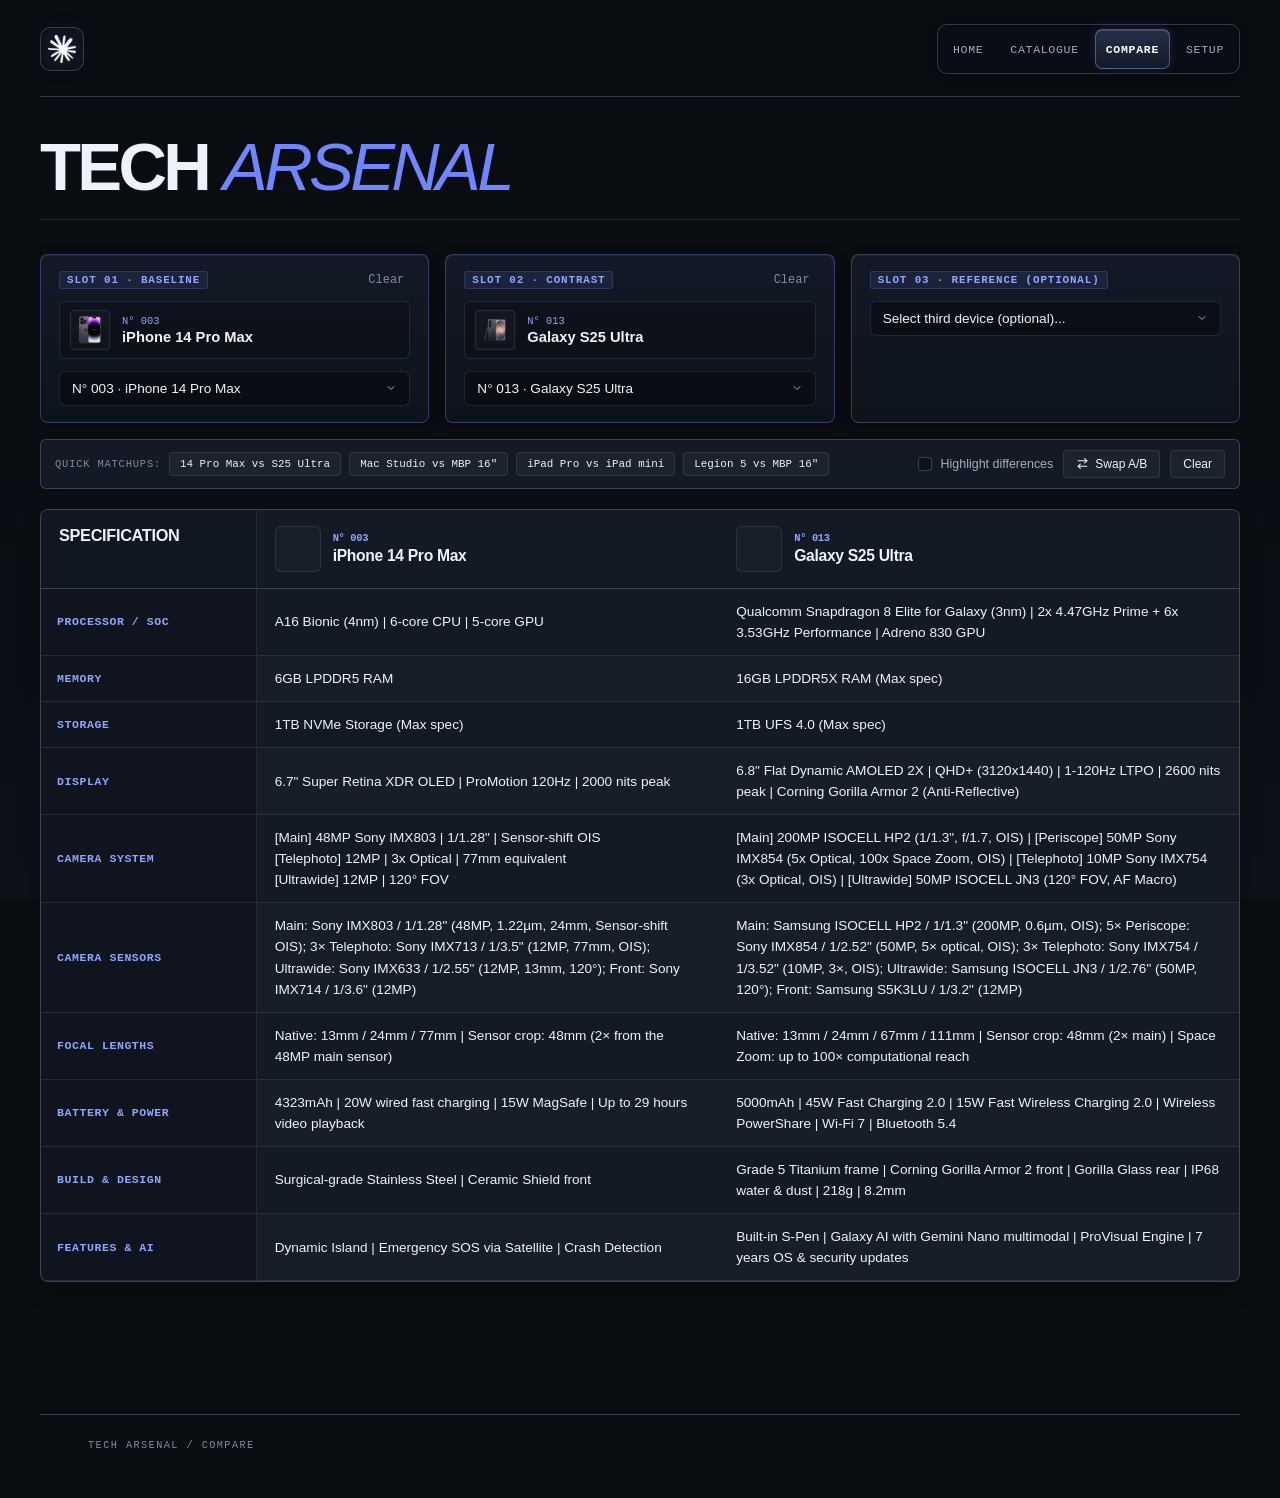
==== commit d453b78d: "refactor(simplify): streamline mobile table rendering and prune redundant styles (-9 lines)" ====
--- a/comparison-lab.html
+++ b/comparison-lab.html
@@ -276,9 +276,7 @@
         }
 
         /* ===== Hidden State Enforcement ===== */
-        [hidden],
-        .compare-empty-card[hidden],
-        .compare-table-card[hidden] {
+        [hidden] {
             display: none !important;
         }
 
@@ -1192,8 +1190,7 @@
             renderTable(chosen, isDiffHighlight);
         }
 
-        function renderTable(chosen, isDiffHighlight = Boolean(document.getElementById("toggleDiff")?.checked)) {
-            const effectiveChosen = isMobileView() ? chosen.slice(0, 2) : chosen;
+        function renderTable(chosen, isDiffHighlight) {
             const table = document.getElementById("compareTable");
             if (isDiffHighlight) {
                 table.classList.add("highlight-diff");
@@ -1202,7 +1199,7 @@
             }
 
             const headRow = document.getElementById("compareHeadRow");
-            headRow.innerHTML = "<th>SPECIFICATION</th>" + effectiveChosen.map((d) =>
+            headRow.innerHTML = "<th>SPECIFICATION</th>" + chosen.map((d) =>
                 `<th>
                     <div class="compare-head-cell">
                         <div class="compare-head-thumb"><img src="${escapeHtml(d.img)}" alt="${escapeHtml(d.title)}" width="46" height="46" loading="lazy" decoding="async"></div>
@@ -1244,10 +1241,10 @@
             // 1. Iterate canonical taxonomy
             CANONICAL_TAXONOMY.forEach((canon) => {
                 const aliases = canon.aliases;
-                const hasAny = effectiveChosen.some((d) => d.specs.some((s) => aliases.includes(s.label.toLowerCase())));
+                const hasAny = chosen.some((d) => d.specs.some((s) => aliases.includes(s.label.toLowerCase())));
                 if (!hasAny) return;
 
-                const values = effectiveChosen.map((d) => {
+                const values = chosen.map((d) => {
                     const match = d.specs.find((s) => aliases.includes(s.label.toLowerCase()));
                     if (match) {
                         matchedSpecs.add(`${d.lot}:${match.label.toLowerCase()}`);
@@ -1260,13 +1257,13 @@
             });
 
             // 2. Append unmapped category specs
-            effectiveChosen.forEach((d) => {
+            chosen.forEach((d) => {
                 d.specs.forEach((s) => {
                     const specKey = `${d.lot}:${s.label.toLowerCase()}`;
                     if (!matchedSpecs.has(specKey)) {
                         const existing = renderedRows.find((r) => r.label.toLowerCase() === s.label.toLowerCase());
                         if (!existing) {
-                            const values = effectiveChosen.map((item) => {
+                            const values = chosen.map((item) => {
                                 const m = item.specs.find((x) => x.label.toLowerCase() === s.label.toLowerCase());
                                 return m ? m.value : "";
                             });
@@ -1322,9 +1319,7 @@
             });
         });
 
-        window.addEventListener("resize", () => {
-            render();
-        });
+        window.addEventListener("resize", render);
 
         loadDevices().then(() => {
             populateSelects();
--- a/arsenal-pages.css
+++ b/arsenal-pages.css
@@ -4611,7 +4611,7 @@
         width: 100%;
     }
     .dossier {
-        place-items: end center;
+        place-items: center;
         padding-top: max(12px, env(safe-area-inset-top));
         padding-right: max(12px, env(safe-area-inset-right));
         padding-bottom: max(12px, env(safe-area-inset-bottom));
@@ -4619,24 +4619,32 @@
     }
     .dossier-panel {
         width: 100%;
-        height: min(680px, calc(100vh - 24px));
-        height: min(680px, calc(100dvh - 24px));
+        height: min(720px, calc(100vh - 24px));
+        height: min(720px, calc(100dvh - 24px));
         max-height: 100%;
         grid-template-columns: 1fr;
-        grid-template-rows: minmax(170px, 34dvh) minmax(0, 1fr);
-        border-radius: 10px 10px 4px 4px;
+        grid-template-rows: auto minmax(0, 1fr);
+        border-radius: 12px;
     }
     .dossier-visual {
-        min-height: 0;
-        padding: 22px;
+        display: flex;
+        align-items: center;
+        justify-content: center;
+        height: 170px;
+        padding: 14px;
         border-right: 0;
         border-bottom: 1px solid var(--line);
+        box-sizing: border-box;
+        overflow: hidden;
     }
     .dossier-visual::before {
-        inset: 12px;
+        inset: 10px;
+        border-radius: 6px;
     }
     .dossier-visual img {
-        max-height: 25dvh;
+        max-width: 100%;
+        max-height: 130px;
+        object-fit: contain;
     }
     .dossier-image-note {
         right: 22px;
@@ -4644,7 +4652,7 @@
         left: 22px;
     }
     .dossier-body {
-        padding: 22px 18px calc(22px + env(safe-area-inset-bottom));
+        padding: 18px 16px calc(18px + env(safe-area-inset-bottom));
     }
     .dossier-topline {
         align-items: flex-start;
@@ -4665,7 +4673,8 @@
     }
     .dossier-title {
         max-width: none;
-        font-size: clamp(2rem, 11vw, 3.6rem);
+        font-size: clamp(1.4rem, 6.5vw, 2.2rem);
+        margin: 12px 0 4px;
     }
     .dossier-why {
         font-size: 0.98rem;
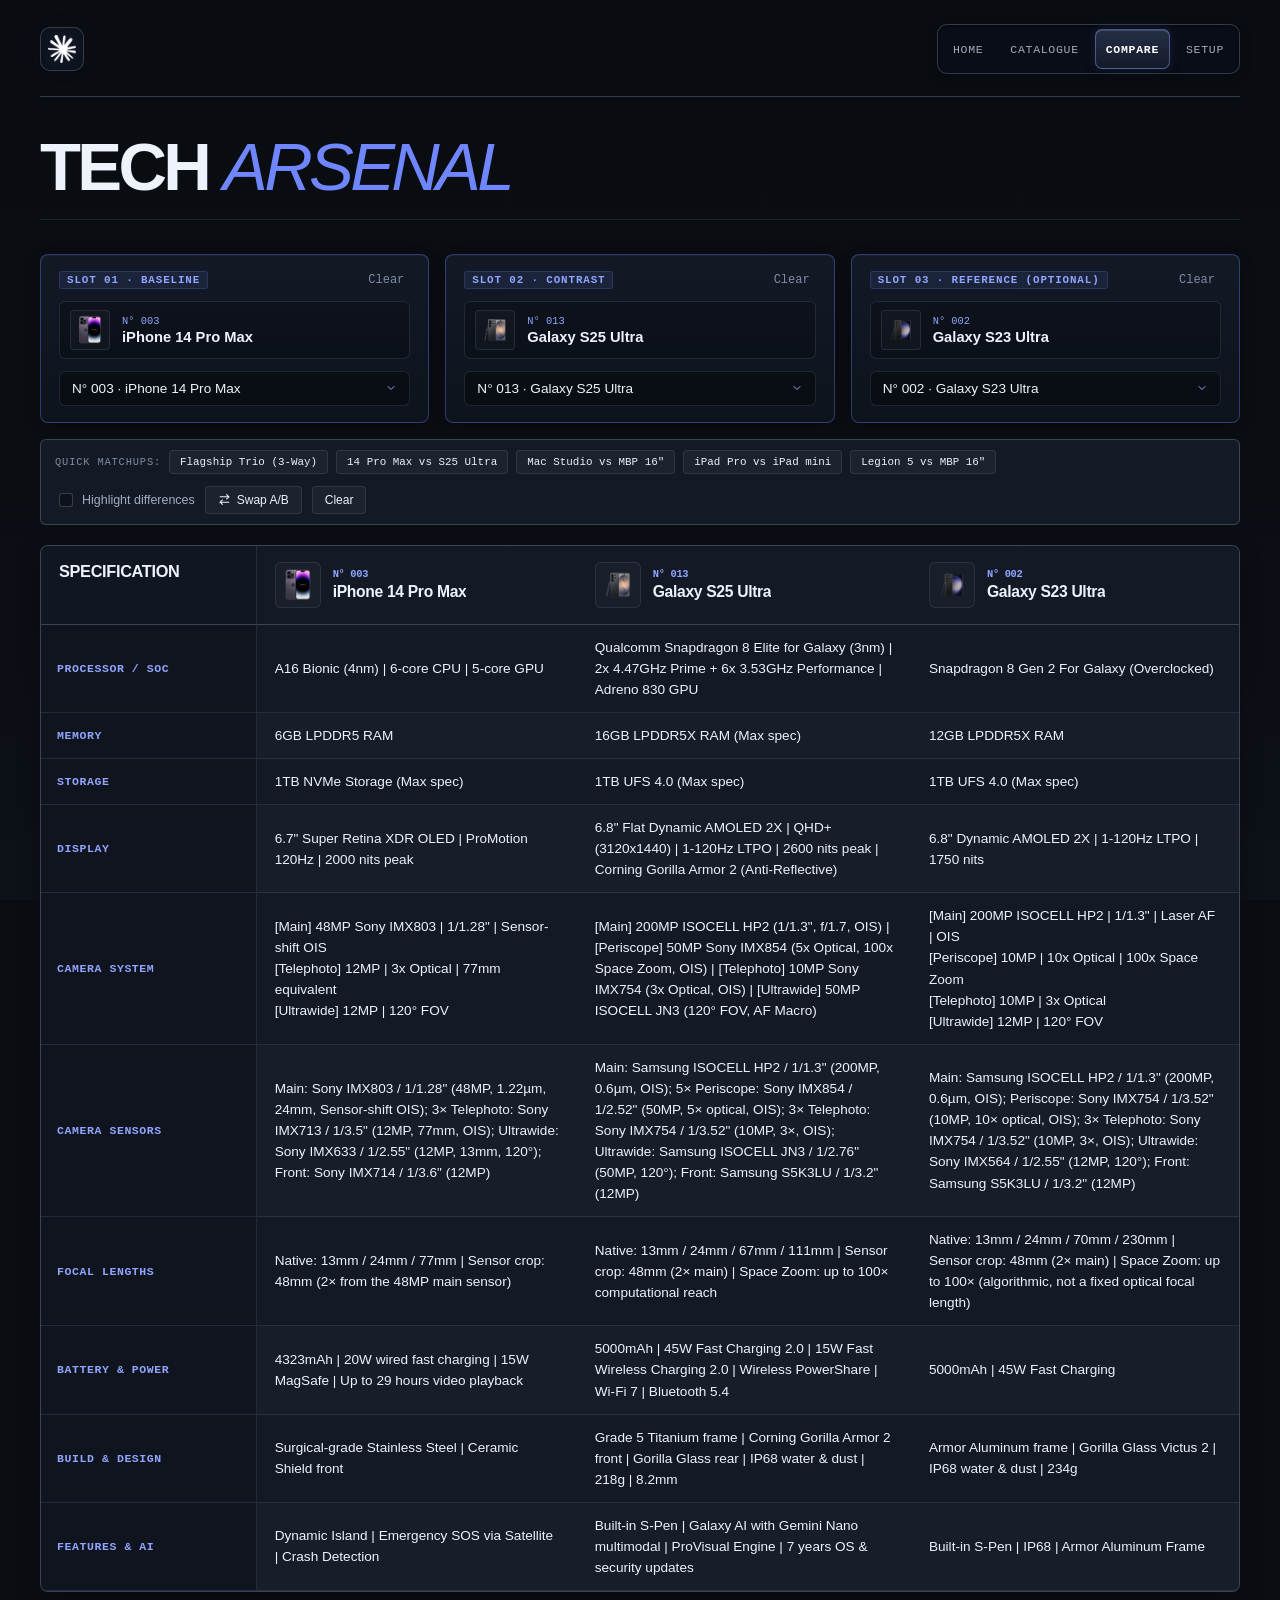
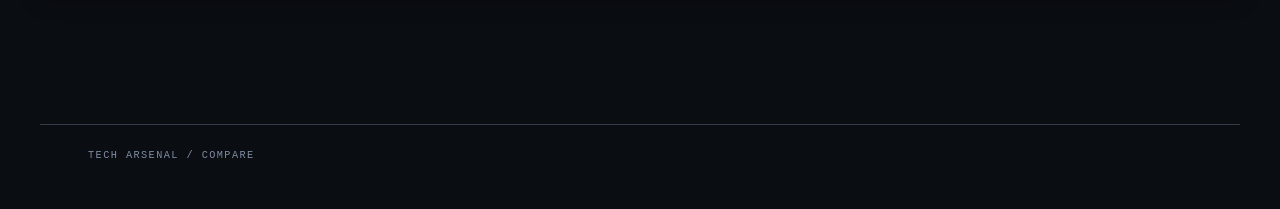
==== commit 713ae658: "fix(compare): enable 3-device comparison on tablet and desktop, restrict mobile strictly to 2 device" ====
--- a/comparison-lab.html
+++ b/comparison-lab.html
@@ -507,26 +507,105 @@
         @media (min-width: 641px) and (max-width: 1024px) {
             .compare-deck {
                 grid-template-columns: repeat(3, minmax(0, 1fr));
-                gap: 12px;
+                gap: 10px;
                 margin: 18px 0 14px;
             }
             .compare-slot {
-                padding: 12px 14px;
+                padding: 12px 10px;
+                gap: 8px;
+            }
+            .slot-header {
+                gap: 6px;
+            }
+            .slot-tag {
+                font-size: 0.58rem;
+                letter-spacing: 0.03em;
+                padding: 2px 5px;
+                white-space: nowrap;
+                overflow: hidden;
+                text-overflow: ellipsis;
+            }
+            .slot-clear-btn {
+                font-size: 0.7rem;
+                padding: 1px 4px;
+            }
+            .slot-preview {
+                gap: 8px;
+                padding: 6px 8px;
+            }
+            .slot-thumb {
+                width: 32px;
+                height: 32px;
+                flex: 0 0 32px;
+            }
+            .slot-lot {
+                font-size: 0.6rem;
+            }
+            .slot-title {
+                font-size: 0.8rem;
+            }
+            .lab-select {
+                font-size: 0.78rem;
+                padding: 7px 24px 7px 8px;
+            }
+            .compare-toolbar {
                 gap: 10px;
-            }
-            .lab-select {
-                font-size: 0.8rem;
-                padding: 8px 28px 8px 10px;
-            }
-            .slot-thumb {
-                width: 36px;
-                height: 36px;
-            }
-            .slot-title {
-                font-size: 0.85rem;
-            }
-            .compare-toolbar {
-                gap: 12px;
+                padding: 8px 12px;
+            }
+            .preset-chip {
+                padding: 4px 8px;
+                font-size: 0.64rem;
+            }
+            .toolbar-actions {
+                gap: 8px;
+            }
+            .toolbar-btn {
+                padding: 5px 8px;
+                font-size: 0.7rem;
+            }
+            .diff-toggle-label {
+                font-size: 0.72rem;
+            }
+            /* Tablet Table: ensure 3 device columns fit perfectly side-by-side */
+            .compare-table-scroller {
+                overflow-x: auto;
+                -webkit-overflow-scrolling: touch;
+            }
+            .compare-table {
+                width: 100%;
+            }
+            .compare-table thead th:first-child {
+                width: 120px;
+                min-width: 105px;
+                padding: 10px 10px;
+            }
+            .compare-table thead th {
+                padding: 10px 10px;
+            }
+            .compare-head-cell {
+                gap: 8px;
+            }
+            .compare-head-thumb {
+                width: 34px;
+                height: 34px;
+                flex: 0 0 34px;
+            }
+            .compare-head-lot {
+                font-size: 0.58rem;
+            }
+            .compare-head-title {
+                font-size: 0.82rem;
+            }
+            .compare-table tbody th {
+                padding: 9px 10px;
+                font-size: 0.66rem;
+                white-space: normal;
+                word-break: break-word;
+            }
+            .compare-table tbody td {
+                padding: 9px 10px;
+                font-size: 0.78rem;
+                line-height: 1.45;
             }
         }
 
@@ -888,6 +967,12 @@
 
             .compare-table.highlight-diff tbody tr.row-diff td {
                 background: rgba(111, 134, 255, 0.035) !important;
+            }
+
+            /* Hide 3-device presets on mobile (mobile strictly supports 2 devices) */
+            .preset-chip[data-c],
+            .empty-preset-card[data-c] {
+                display: none !important;
             }
         }
     </style>
@@ -972,6 +1057,7 @@
         <div class="compare-toolbar">
             <div class="preset-group">
                 <span class="preset-label">Quick Matchups:</span>
+                <button type="button" class="preset-chip" data-a="003" data-b="013" data-c="002">Flagship Trio (3-Way)</button>
                 <button type="button" class="preset-chip" data-a="003" data-b="013">14 Pro Max vs S25 Ultra</button>
                 <button type="button" class="preset-chip" data-a="030" data-b="026">Mac Studio vs MBP 16"</button>
                 <button type="button" class="preset-chip" data-a="022" data-b="023">iPad Pro vs iPad mini</button>
@@ -1000,6 +1086,10 @@
             <h2 class="empty-title">Select Devices to Compare</h2>
             <p class="empty-desc">Select two or three devices above to compare displays, dimensions, chipsets, and camera hardware side by side. Or choose a quick matchup preset below.</p>
             <div class="empty-presets">
+                <button type="button" class="empty-preset-card" data-a="003" data-b="013" data-c="002">
+                    <span>Flagship Trio: 14 Pro Max vs S25 Ultra vs S23 Ultra</span>
+                    <span class="arr" aria-hidden="true">→</span>
+                </button>
                 <button type="button" class="empty-preset-card" data-a="003" data-b="013">
                     <span>iPhone 14 Pro Max vs Galaxy S25 Ultra</span>
                     <span class="arr" aria-hidden="true">→</span>
@@ -1305,17 +1395,21 @@
             render();
         });
 
-        function applyPreset(lotA, lotB) {
-            pickA.value = lotA;
-            pickB.value = lotB;
-            pickC.value = "";
+        function applyPreset(lotA, lotB, lotC) {
+            pickA.value = lotA || "";
+            pickB.value = lotB || "";
+            if (!isMobileView() && lotC) {
+                pickC.value = lotC;
+            } else {
+                pickC.value = "";
+            }
             render();
             document.getElementById("compareCard")?.scrollIntoView({ behavior: "smooth", block: "nearest" });
         }
 
         document.querySelectorAll("[data-a][data-b]").forEach((btn) => {
             btn.addEventListener("click", () => {
-                applyPreset(btn.dataset.a, btn.dataset.b);
+                applyPreset(btn.dataset.a, btn.dataset.b, btn.dataset.c);
             });
         });
 
@@ -1338,6 +1432,10 @@
                 // Default to popular comparison so table appears immediately
                 pickA.value = "003"; // iPhone 14 Pro Max
                 pickB.value = "013"; // Galaxy S25 Ultra
+                // Tablet and Desktop support 3 devices simultaneously
+                if (!isMobileView()) {
+                    pickC.value = "002"; // Galaxy S23 Ultra
+                }
             }
 
             render();
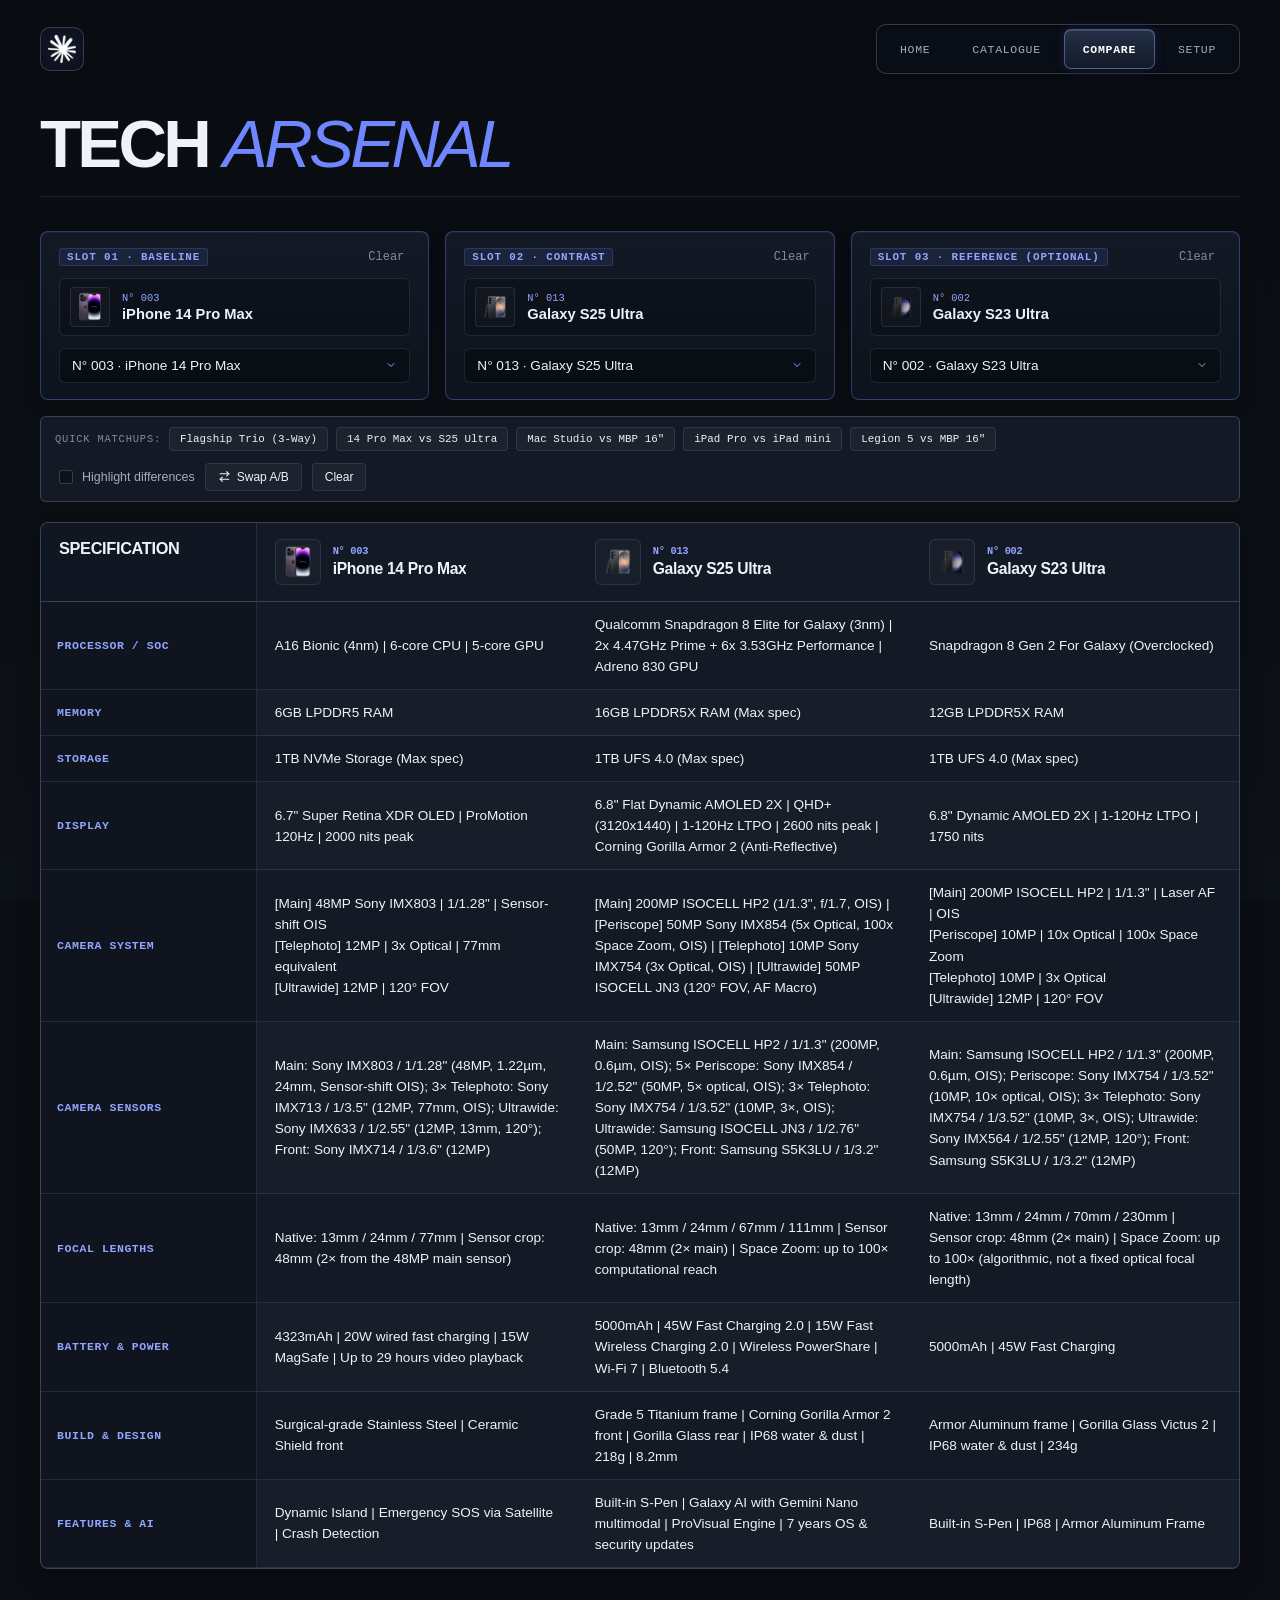
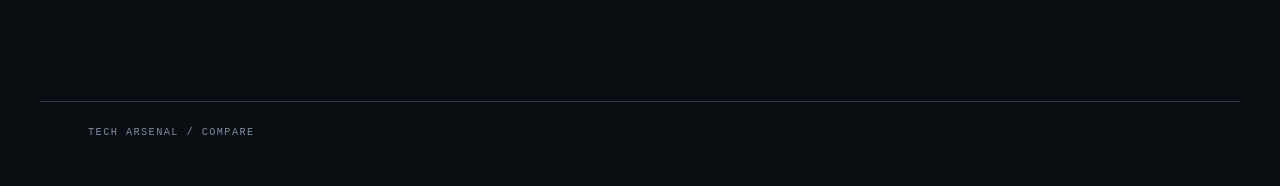
==== commit f077d5b1: "feat(nav): redesign responsive navbar with mobile hamburger menu and unified CSS architecture" ====
--- a/comparison-lab.html
+++ b/comparison-lab.html
@@ -623,26 +623,6 @@
                 box-sizing: border-box !important;
             }
 
-            .top-row {
-                flex-direction: column !important;
-                align-items: stretch !important;
-                gap: 10px !important;
-            }
-
-            .top-row .page-nav {
-                display: grid !important;
-                grid-template-columns: repeat(4, 1fr) !important;
-                width: 100% !important;
-                gap: 4px !important;
-            }
-
-            .top-row .page-nav .page-link {
-                padding: 7px 3px !important;
-                text-align: center !important;
-                font-size: 0.65rem !important;
-                min-width: 0 !important;
-            }
-
             .masthead {
                 padding: 10px 0 6px !important;
             }
@@ -980,7 +960,12 @@
 <body class="catalogue-page">
     <header class="header site-header">
         <div class="header-top top-row">
-            <a href="index.html" class="back-link home-mark-link" aria-label="Back to home" title="Back to home"><img src="assets/images/arsenal-spark.png" alt="" width="1000" height="1000" loading="eager" decoding="async"></a>
+            <a href="index.html" class="back-link home-mark-link" aria-label="Back to home" title="Back to home"><img src="assets/images/arsenal-spark.png" alt="" width="1000" height="1000" loading="eager" decoding="async"><span class="mark-label">TECH ARSENAL</span></a>
+            <button class="hamburger-btn" aria-label="Toggle navigation" aria-expanded="false" type="button">
+                <span class="hamburger-line"></span>
+                <span class="hamburger-line"></span>
+                <span class="hamburger-line"></span>
+            </button>
             <nav class="page-nav" aria-label="Site navigation">
                 <a class="page-link" href="index.html">Home</a>
                 <a class="page-link" href="tech-arsenal.html">Catalogue</a>
--- a/arsenal-pages.css
+++ b/arsenal-pages.css
@@ -136,70 +136,6 @@
     padding: 0 40px 76px;
 }
 
-.site-header {
-    padding: 34px 0 20px;
-}
-
-.top-row {
-    display: flex;
-    justify-content: space-between;
-    align-items: center;
-    gap: 16px;
-}
-
-.site-mark {
-    display: inline-flex;
-    align-items: center;
-    justify-content: center;
-    width: 46px;
-    height: 46px;
-    flex: 0 0 auto;
-    opacity: 0.86;
-}
-
-.site-mark img {
-    width: 34px;
-    height: 34px;
-    object-fit: contain;
-    filter: drop-shadow(0 0 16px rgba(111, 134, 255, 0.18));
-}
-
-.back-link,
-.page-link {
-    display: inline-flex;
-    align-items: center;
-    justify-content: center;
-    min-height: 44px;
-    padding: 0 16px;
-    border: 1px solid var(--line-strong);
-    background: rgba(255, 255, 255, 0.02);
-    color: var(--muted);
-    font-size: 0.67rem;
-    transition: border-color 0.24s ease, color 0.24s ease, background 0.24s ease, transform 0.24s ease;
-}
-
-.back-link:hover,
-.page-link:hover,
-.page-link.active {
-    border-color: rgba(111, 134, 255, 0.52);
-    color: var(--text);
-    background: rgba(111, 134, 255, 0.09);
-    transform: translateY(-1px);
-}
-
-.back-link:focus-visible,
-.page-link:focus-visible {
-    outline: 2px solid var(--accent);
-    outline-offset: 2px;
-    border-color: var(--accent);
-}
-
-.page-nav {
-    display: flex;
-    flex-wrap: wrap;
-    gap: 10px;
-    justify-content: flex-end;
-}
 
 .hero-head {
     margin-top: 34px;
@@ -878,15 +814,6 @@
     .site-footer {
         padding-left: 18px;
         padding-right: 18px;
-    }
-
-    .top-row {
-        flex-direction: column;
-        align-items: flex-start;
-    }
-
-    .page-nav {
-        justify-content: flex-start;
     }
 
     .hero-grid,
@@ -1116,35 +1043,6 @@
     padding: 34px 0 28px;
 }
 
-.top-row {
-    align-items: flex-start;
-    padding-bottom: 22px;
-    border-bottom: 1px solid var(--annual-rule);
-}
-
-.page-nav {
-    gap: 8px;
-    justify-content: flex-end;
-}
-
-.back-link,
-.page-link {
-    min-height: 36px;
-    padding-inline: 12px;
-    border: 0;
-    border-bottom: 1px solid transparent;
-    background: transparent;
-    color: var(--muted);
-}
-
-.back-link:hover,
-.page-link:hover,
-.page-link.active {
-    border-color: var(--accent);
-    background: transparent;
-    color: var(--text);
-    transform: none;
-}
 
 .hero-head {
     margin-top: 42px;
@@ -1604,10 +1502,7 @@
 
 @media (max-width: 780px) {
     .shell { padding-inline: 18px; }
-    .site-header { padding-top: 22px; }
-    .top-row { gap: 14px; }
-    .page-nav { justify-content: flex-start; }
-    .main-title { max-width: 12ch; font-size: clamp(3.2rem, 15vw, 6rem); }
+
     .hero-grid { grid-template-columns: 1fr; min-height: 0; }
     .hero-copy { padding: 66px 0 28px; }
     .hero-copy-top h2 { max-width: 11ch; font-size: clamp(2.7rem, 13vw, 5rem); }
@@ -1706,18 +1601,9 @@
     font-size: 0.92em;
 }
 
-.page-nav .page-link {
-    min-height: 44px;
-}
-
 @media (max-width: 780px) {
     .language-note {
         margin-left: 0;
-    }
-
-    .page-nav .page-link {
-        min-height: 38px;
-        padding-inline: 11px;
     }
 }
 
@@ -1850,6 +1736,10 @@
     transition: transform 0.2s ease, filter 0.2s ease;
 }
 
+.home-mark-link .mark-label {
+    display: none;
+}
+
 .home-mark-link:hover,
 .home-mark-link:focus-visible {
     border-color: var(--accent, #6f86ff);
@@ -1863,6 +1753,11 @@
 .home-mark-link:focus-visible img {
     transform: scale(1.08);
     filter: drop-shadow(0 0 16px rgba(111, 134, 255, 0.45));
+}
+
+/* Hamburger button — hidden on desktop and tablet */
+.hamburger-btn {
+    display: none;
 }
 
 /* Nav segmented capsule track */
@@ -1900,8 +1795,7 @@
     transition: color 0.18s ease,
                 background-color 0.18s ease,
                 border-color 0.18s ease,
-                box-shadow 0.18s ease,
-                transform 0.18s ease;
+                box-shadow 0.18s ease;
 }
 
 .page-nav .page-link:hover {
@@ -1945,6 +1839,14 @@
         flex: 0 0 44px;
     }
 
+    .home-mark-link .mark-label {
+        display: none;
+    }
+
+    .hamburger-btn {
+        display: none;
+    }
+
     .page-nav {
         display: inline-flex;
         gap: 4px;
@@ -1968,15 +1870,17 @@
 
     .top-row {
         display: flex;
-        flex-direction: column;
-        align-items: stretch;
-        gap: 12px;
+        flex-wrap: wrap;
+        justify-content: space-between;
+        align-items: center;
+        row-gap: 12px;
         width: 100%;
     }
 
     /* Branded Pill Anchor */
     .home-mark-link {
-        align-self: flex-start;
+        order: 1;
+        align-self: center;
         width: auto;
         height: 38px;
         min-height: 38px;
@@ -1992,8 +1896,8 @@
         height: 22px;
     }
 
-    .home-mark-link::after {
-        content: "TECH ARSENAL";
+    .home-mark-link .mark-label {
+        display: inline-block;
         font-family: var(--mono);
         font-size: 0.65rem;
         font-weight: 700;
@@ -2001,32 +1905,136 @@
         color: var(--text-dim, rgba(235, 240, 255, 0.85));
     }
 
-    /* Segmented Navigation Capsule */
+    /* Hamburger Toggle Button */
+    .hamburger-btn {
+        order: 2;
+        display: inline-flex;
+        flex-direction: column;
+        justify-content: center;
+        align-items: center;
+        gap: 5px;
+        width: 40px;
+        height: 40px;
+        min-height: 40px;
+        padding: 0;
+        border-radius: 9px;
+        background: rgba(14, 20, 32, 0.75);
+        border: 1px solid var(--line-strong, rgba(160, 176, 204, 0.2));
+        backdrop-filter: blur(12px);
+        -webkit-backdrop-filter: blur(12px);
+        cursor: pointer;
+        box-sizing: border-box;
+        transition: background-color 0.2s ease, border-color 0.2s ease, box-shadow 0.2s ease;
+    }
+
+    .hamburger-btn:hover,
+    .hamburger-btn:focus-visible {
+        border-color: var(--accent, #6f86ff);
+        background: rgba(111, 134, 255, 0.1);
+        outline: none;
+    }
+
+    .hamburger-btn .hamburger-line {
+        display: block;
+        width: 18px;
+        height: 2px;
+        border-radius: 1px;
+        background-color: var(--text, #ebf0ff);
+        transition: transform 0.24s ease, opacity 0.24s ease;
+        transform-origin: center;
+    }
+
+    .hamburger-btn.is-active .hamburger-line:nth-child(1) {
+        transform: translateY(7px) rotate(45deg);
+    }
+
+    .hamburger-btn.is-active .hamburger-line:nth-child(2) {
+        opacity: 0;
+        transform: scaleX(0);
+    }
+
+    .hamburger-btn.is-active .hamburger-line:nth-child(3) {
+        transform: translateY(-7px) rotate(-45deg);
+    }
+
+    /* Dropdown Navigation Menu */
     .page-nav {
-        display: grid;
-        grid-template-columns: repeat(4, 1fr);
-        gap: 2px;
+        display: none;
+        flex-direction: column;
+        align-items: stretch;
         width: 100%;
-        padding: 3px;
-        border-radius: 9px;
+        flex-basis: 100%;
+        order: 3;
+        padding: 6px;
+        margin-top: 4px;
+        border-radius: 12px;
+        background: rgba(10, 14, 24, 0.96);
+        border: 1px solid var(--line-strong, rgba(160, 176, 204, 0.25));
+        backdrop-filter: blur(18px);
+        -webkit-backdrop-filter: blur(18px);
+        box-shadow: 0 8px 24px rgba(0, 0, 0, 0.5), inset 0 1px 0 rgba(255, 255, 255, 0.08);
         box-sizing: border-box;
+        gap: 4px;
+        animation: navSlideDown 0.22s cubic-bezier(0.16, 1, 0.3, 1);
+    }
+
+    .page-nav.is-open {
+        display: flex;
+    }
+
+    @keyframes navSlideDown {
+        from {
+            opacity: 0;
+            transform: translateY(-8px);
+        }
+        to {
+            opacity: 1;
+            transform: translateY(0);
+        }
     }
 
     .page-nav .page-link {
         display: flex;
         align-items: center;
-        justify-content: center;
-        min-height: 42px;
-        height: 42px;
-        padding: 0 2px;
-        border-radius: 6px;
-        font-size: clamp(0.58rem, 2.6vw, 0.68rem);
+        justify-content: flex-start;
+        min-height: 44px;
+        height: 44px;
+        padding: 0 16px;
+        border-radius: 8px;
+        font-family: var(--mono);
+        font-size: 0.74rem;
+        font-weight: 500;
+        letter-spacing: 0.06em;
+        text-transform: uppercase;
+        text-decoration: none;
+        color: var(--muted, rgba(160, 176, 204, 0.75));
+        background: transparent;
+        border: 1px solid transparent;
+        border-left: 3px solid transparent;
+        transition: color 0.16s ease, background-color 0.16s ease, border-color 0.16s ease;
+    }
+
+    .page-nav .page-link:hover {
+        color: #ffffff;
+        background: rgba(255, 255, 255, 0.05);
+        border-left-color: rgba(111, 134, 255, 0.5);
+    }
+
+    .page-nav .page-link.active {
+        color: #ffffff;
         font-weight: 600;
-        letter-spacing: 0.04em;
-        text-align: center;
-        white-space: nowrap;
-        overflow: hidden;
-        text-overflow: ellipsis;
+        background: linear-gradient(90deg, rgba(111, 134, 255, 0.14) 0%, rgba(111, 134, 255, 0.02) 100%);
+        border-color: rgba(145, 165, 255, 0.25);
+        border-left: 3px solid var(--accent, #6f86ff);
+        box-shadow: 0 2px 8px rgba(0, 0, 0, 0.25);
+    }
+}
+
+@media (prefers-reduced-motion: reduce) {
+    .page-nav,
+    .hamburger-btn .hamburger-line {
+        animation: none !important;
+        transition: none !important;
     }
 }
 
@@ -5039,16 +5047,6 @@
     }
 }
 
-@media (min-width: 1081px) and (max-width: 1280px) {
-    .top-row .page-nav {
-        column-gap: 5px;
-    }
-
-    .top-row .page-nav .page-link {
-        padding-inline: 10px;
-    }
-}
-
 @media (max-width: 760px) {
     :root {
         --catalogue-gutter: 18px;
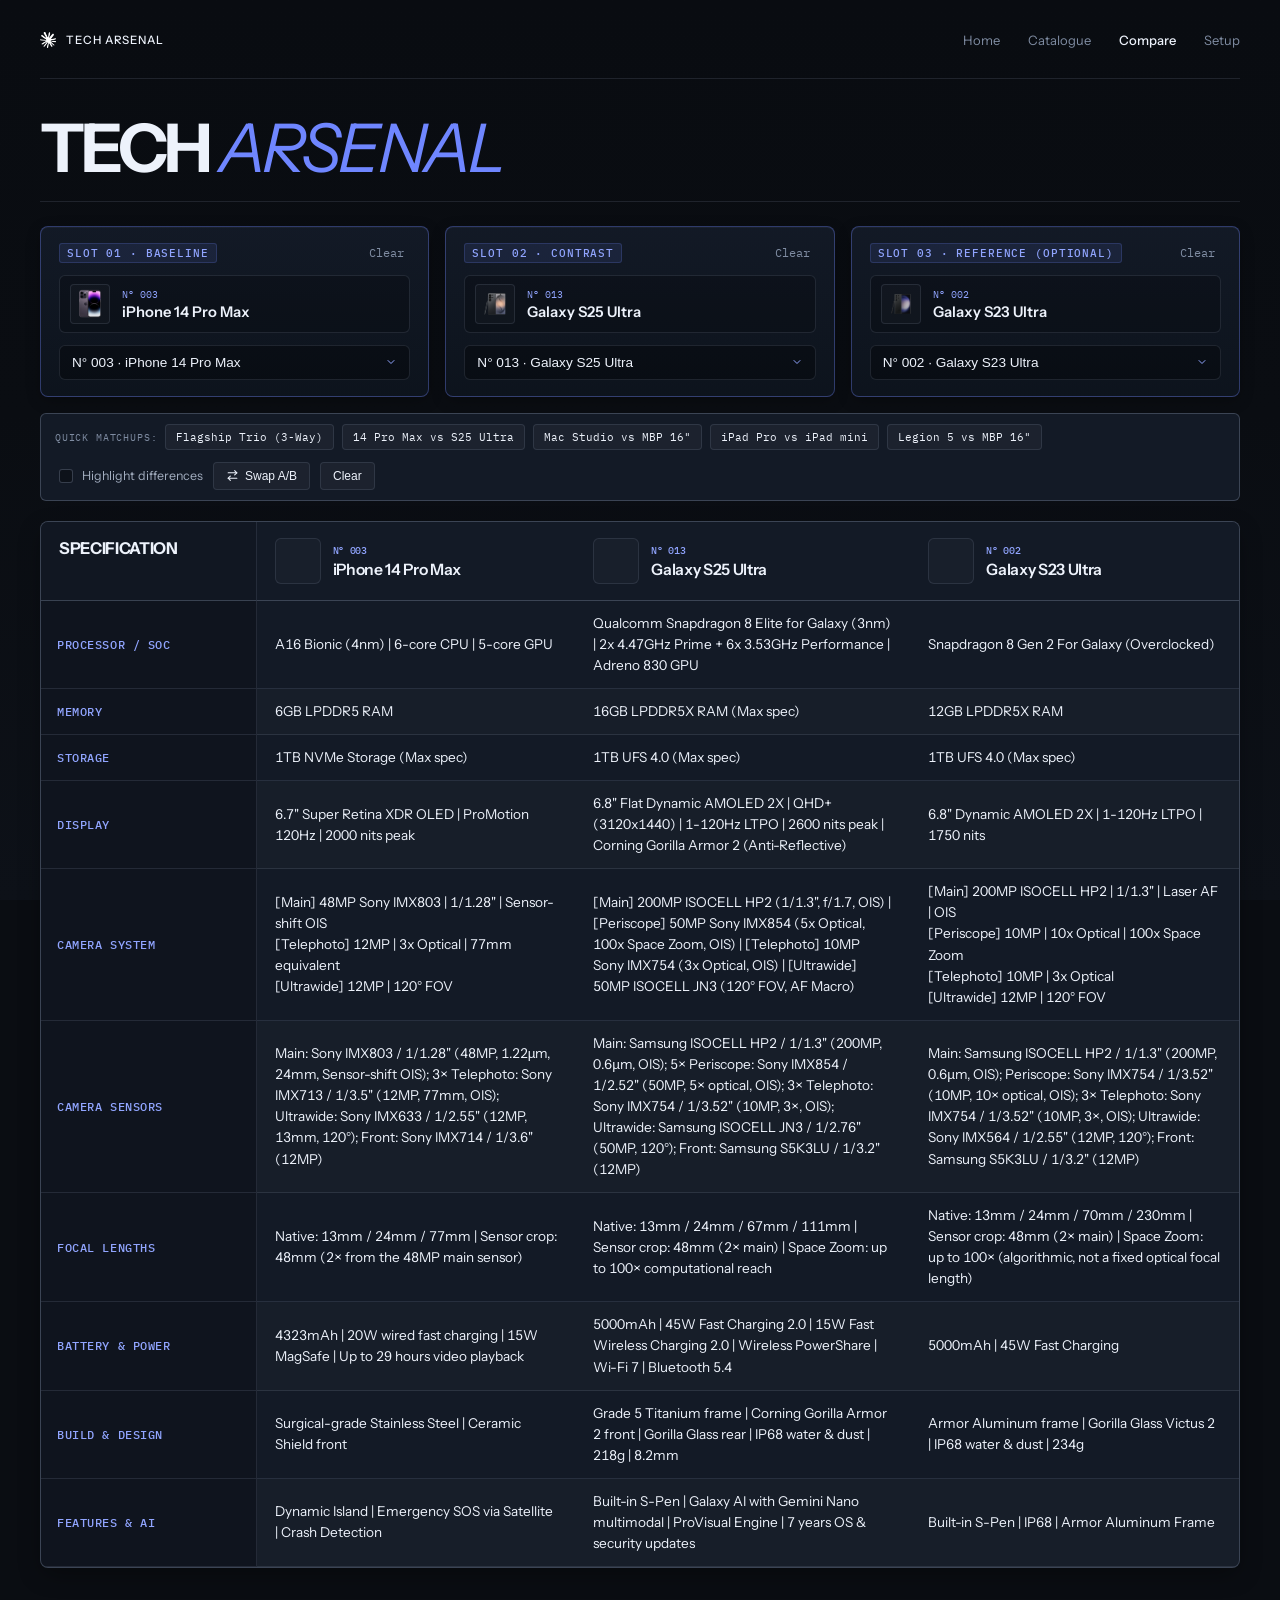
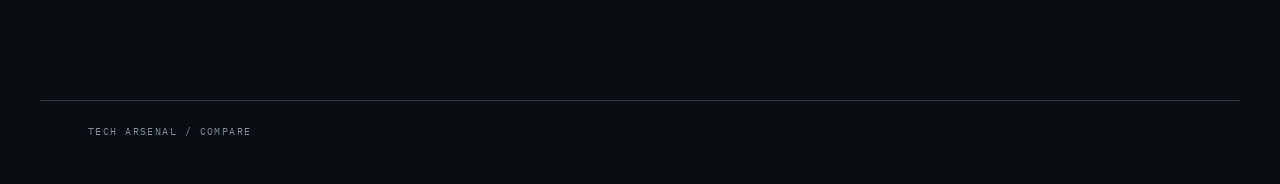
==== commit a26254af: "feat(typography): add self-hosted fonts and streamline navigation logic" ====
--- a/comparison-lab.html
+++ b/comparison-lab.html
@@ -4,6 +4,8 @@
     <meta charset="UTF-8">
     <meta name="viewport" content="width=device-width, initial-scale=1.0">
     <title>TECH ARSENAL · Comparison Lab</title>
+    <link rel="preload" href="assets/fonts/InstrumentSans-Variable.woff2" as="font" type="font/woff2" crossorigin>
+    <link rel="preload" href="assets/fonts/IBMPlexMono-Regular.woff2" as="font" type="font/woff2" crossorigin>
     <link rel="stylesheet" href="arsenal-pages.css">
     <style>
         /* Specification comparison lab using dossier visual language */
--- a/arsenal-pages.css
+++ b/arsenal-pages.css
@@ -1,3 +1,35 @@
+@font-face {
+    font-family: "Instrument Sans";
+    src: url("assets/fonts/InstrumentSans-Variable.woff2") format("woff2");
+    font-weight: 400 700;
+    font-style: normal;
+    font-display: swap;
+}
+
+@font-face {
+    font-family: "Instrument Sans";
+    src: url("assets/fonts/InstrumentSans-Italic-Variable.woff2") format("woff2");
+    font-weight: 400 700;
+    font-style: italic;
+    font-display: swap;
+}
+
+@font-face {
+    font-family: "IBM Plex Mono";
+    src: url("assets/fonts/IBMPlexMono-Regular.woff2") format("woff2");
+    font-weight: 400;
+    font-style: normal;
+    font-display: swap;
+}
+
+@font-face {
+    font-family: "IBM Plex Mono";
+    src: url("assets/fonts/IBMPlexMono-Medium.woff2") format("woff2");
+    font-weight: 500;
+    font-style: normal;
+    font-display: swap;
+}
+
 :root {
     --bg: #0a0d12;
     --bg-elevated: #111722;
@@ -15,9 +47,9 @@
     --steel: #d7dde8;
     --shadow: rgba(2, 6, 18, 0.45);
     --shell: 1280px;
-    --display: "Avenir Next", "SF Pro Display", "Helvetica Neue", "Segoe UI", sans-serif;
-    --body: "SF Pro Text", "Avenir Next", "Helvetica Neue", "Segoe UI", sans-serif;
-    --mono: ui-monospace, "SFMono-Regular", "SF Mono", Menlo, Consolas, monospace;
+    --display: "Instrument Sans", "Avenir Next", "Segoe UI", sans-serif;
+    --body: "Instrument Sans", "Segoe UI", sans-serif;
+    --mono: "IBM Plex Mono", ui-monospace, "SFMono-Regular", Menlo, Consolas, monospace;
 }
 
 * {
@@ -36,6 +68,7 @@
     padding-right: env(safe-area-inset-right, 0px);
     color: var(--text);
     font-family: var(--body);
+    font-synthesis: none;
     background: linear-gradient(180deg, #090c11 0%, #0a0d12 42%, #0d1118 100%);
     background-color: #0a0d12;
     background-attachment: fixed;
@@ -104,8 +137,6 @@
 .eyebrow,
 .section-label,
 .mini-label,
-.page-link,
-.back-link,
 .stats-label,
 .card-meta,
 .footer-line {
@@ -903,99 +934,10 @@
     min-width: 0;
 }
 
-.lang-pair {
-    max-width: 100%;
-    white-space: normal;
-    overflow-wrap: anywhere;
-}
-
-.page-nav .lang-pair,
-.language-note .lang-pair {
-    white-space: nowrap;
-    overflow-wrap: normal;
-}
-
 .main-title {
     max-width: 18ch;
     font-size: clamp(3.2rem, 6vw, 6rem);
     overflow-wrap: anywhere;
-}
-
-.main-title .lang-pair {
-    width: 100%;
-}
-
-.main-title .lang-en {
-    max-width: 28ch;
-    font-size: .32em;
-    line-height: 1.16;
-    letter-spacing: .08em;
-    text-transform: uppercase;
-}
-
-.page-subtitle .lang-pair,
-.hero-copy-top p .lang-pair,
-.section-heading p .lang-pair,
-.route-card p .lang-pair,
-.spec-card p .lang-pair,
-.summary-card p .lang-pair,
-.radar-card p .lang-pair,
-.closing-panel p .lang-pair {
-    display: inline;
-    line-height: 1.65;
-    white-space: normal;
-}
-
-.page-subtitle .lang-en,
-.hero-copy-top p .lang-en,
-.section-heading p .lang-en,
-.route-card p .lang-en,
-.spec-card p .lang-en,
-.summary-card p .lang-en,
-.radar-card p .lang-en,
-.closing-panel p .lang-en {
-    color: var(--muted-2);
-    font-size: .86em;
-    letter-spacing: .025em;
-}
-
-.hero-copy-top h2 .lang-pair,
-.section-heading h3 .lang-pair,
-.route-card strong .lang-pair,
-.spec-card h4 .lang-pair,
-.summary-card strong .lang-pair,
-.radar-card h4 .lang-pair,
-.timeline-entry h4 .lang-pair {
-    display: inline-flex;
-    flex-direction: column;
-    align-items: flex-start;
-    gap: 0;
-    line-height: .98;
-    white-space: normal;
-}
-
-.hero-copy-top h2 .lang-divider,
-.section-heading h3 .lang-divider,
-.route-card strong .lang-divider,
-.spec-card h4 .lang-divider,
-.summary-card strong .lang-divider,
-.radar-card h4 .lang-divider,
-.timeline-entry h4 .lang-divider {
-    display: none;
-}
-
-.hero-copy-top h2 .lang-en,
-.section-heading h3 .lang-en,
-.route-card strong .lang-en,
-.spec-card h4 .lang-en,
-.summary-card strong .lang-en,
-.radar-card h4 .lang-en,
-.timeline-entry h4 .lang-en {
-    color: var(--accent-2);
-    font-size: .38em;
-    font-style: italic;
-    letter-spacing: .04em;
-    line-height: 1.1;
 }
 
 .hero-copy-top h2,
@@ -1014,11 +956,6 @@
         max-width: 14ch;
         font-size: clamp(2.9rem, 13vw, 5rem);
     }
-
-    .main-title .lang-en {
-        max-width: 24ch;
-        font-size: .3em;
-    }
 }
 
 /* Annual index world: the shared pages use the same blue catalogue language as tech-arsenal. */
@@ -1038,11 +975,6 @@
     max-width: 1400px;
     padding-inline: 48px;
 }
-
-.site-header {
-    padding: 34px 0 28px;
-}
-
 
 .hero-head {
     margin-top: 42px;
@@ -1540,73 +1472,6 @@
     .site-footer { padding-inline: 18px; margin-top: 68px; }
 }
 
-/* Shared bilingual site chrome */
-.lang-pair {
-    display: inline-flex;
-    align-items: baseline;
-    gap: 0.18em;
-    white-space: nowrap;
-}
-
-.lang-zh,
-.lang-en {
-    display: inline;
-}
-
-.lang-zh {
-    color: inherit;
-}
-
-.lang-en {
-    color: color-mix(in srgb, currentColor 70%, transparent);
-    font-size: 0.9em;
-    letter-spacing: 0.08em;
-}
-
-.lang-divider {
-    color: var(--accent-2);
-    opacity: 0.72;
-}
-
-.main-title .lang-pair {
-    display: flex;
-    flex-direction: column;
-    align-items: flex-start;
-    gap: 0;
-    white-space: normal;
-}
-
-.main-title .lang-divider {
-    display: none;
-}
-
-.main-title .lang-en {
-    color: var(--accent-2);
-    font-style: italic;
-    font-weight: 600;
-}
-
-.language-note {
-    display: inline-flex;
-    align-items: center;
-    margin-left: auto;
-    color: var(--muted-2);
-    font-family: var(--mono);
-    font-size: 0.59rem;
-    letter-spacing: 0.1em;
-    text-transform: uppercase;
-}
-
-.language-note .lang-en {
-    font-size: 0.92em;
-}
-
-@media (max-width: 780px) {
-    .language-note {
-        margin-left: 0;
-    }
-}
-
 /* Final fit pass: preserve the annual catalogue voice while keeping real copy in frame. */
 html,
 body {
@@ -1634,32 +1499,12 @@
     min-width: 0;
 }
 
-.lang-pair {
-    max-width: 100%;
-    white-space: normal;
-    overflow-wrap: anywhere;
-}
-
-.page-nav .lang-pair,
-.language-note .lang-pair {
-    white-space: nowrap;
-    overflow-wrap: normal;
-}
-
 .main-title {
     max-width: 18ch;
     font-size: clamp(2.75rem, 5.25vw, 5rem);
     line-height: .95;
     letter-spacing: -.055em;
     overflow-wrap: anywhere;
-}
-
-.main-title .lang-en {
-    max-width: 28ch;
-    font-size: .38em;
-    line-height: 1.16;
-    letter-spacing: .08em;
-    text-transform: uppercase;
 }
 
 .page-subtitle,
@@ -1678,234 +1523,101 @@
         max-width: 14ch;
         font-size: clamp(2.5rem, 11vw, 3.8rem);
     }
-
-    .main-title .lang-en {
-        max-width: 24ch;
-        font-size: .36em;
-    }
-}
-
-/* ==========================================================================
-   Precision Navigation Rail System (Desktop / Tablet / Mobile)
-   Unified across all pages: Home, Catalogue, Compare, Setup.
-   ========================================================================== */
-
+}
+
+/* Running header. Wordmark left, four names right. */
 .site-header {
     width: 100%;
-    padding: 28px 0 20px;
-    box-sizing: border-box;
+    padding: 18px 0 0;
 }
 
 .top-row {
     display: flex;
     justify-content: space-between;
     align-items: center;
-    gap: 20px;
+    gap: 32px;
     width: 100%;
-    box-sizing: border-box;
-}
-
-/* Home brand anchor mark */
+    min-height: 52px;
+    padding-bottom: 16px;
+    border-bottom: 1px solid var(--line);
+}
+
 .home-mark-link {
     display: inline-flex;
     align-items: center;
-    justify-content: center;
-    width: 44px;
-    height: 44px;
+    gap: 10px;
     min-height: 44px;
-    flex: 0 0 44px;
-    padding: 0;
-    border-radius: 10px;
-    background: rgba(14, 20, 32, 0.65);
-    border: 1px solid var(--line-strong, rgba(160, 176, 204, 0.2));
-    backdrop-filter: blur(12px);
-    -webkit-backdrop-filter: blur(12px);
-    box-shadow: 0 2px 8px rgba(0, 0, 0, 0.25);
-    transition: transform 0.2s cubic-bezier(0.16, 1, 0.3, 1),
-                border-color 0.2s ease,
-                background-color 0.2s ease,
-                box-shadow 0.2s ease;
-    text-decoration: none;
+    color: var(--text);
+    font-size: 0.72rem;
+    font-weight: 500;
+    letter-spacing: 0.08em;
 }
 
 .home-mark-link img {
-    width: 28px;
-    height: 28px;
+    width: 16px;
+    height: 16px;
     object-fit: contain;
-    filter: drop-shadow(0 0 12px rgba(111, 134, 255, 0.25));
-    transition: transform 0.2s ease, filter 0.2s ease;
 }
 
 .home-mark-link .mark-label {
-    display: none;
-}
-
-.home-mark-link:hover,
-.home-mark-link:focus-visible {
-    border-color: var(--accent, #6f86ff);
-    background: rgba(111, 134, 255, 0.1);
-    box-shadow: 0 0 16px rgba(111, 134, 255, 0.28), 0 2px 8px rgba(0, 0, 0, 0.3);
-    transform: translateY(-1px);
-    outline: none;
-}
-
-.home-mark-link:hover img,
-.home-mark-link:focus-visible img {
-    transform: scale(1.08);
-    filter: drop-shadow(0 0 16px rgba(111, 134, 255, 0.45));
-}
-
-/* Hamburger button — hidden on desktop and tablet */
+    white-space: nowrap;
+}
+
+.home-mark-link:focus-visible,
+.page-nav .page-link:focus-visible,
+.hamburger-btn:focus-visible {
+    outline: 1px solid var(--accent);
+    outline-offset: 4px;
+}
+
 .hamburger-btn {
     display: none;
 }
 
-/* Nav segmented capsule track */
 .page-nav {
-    display: inline-flex;
+    display: flex;
     align-items: center;
-    gap: 4px;
-    padding: 4px;
-    border-radius: 10px;
-    background: rgba(10, 14, 24, 0.82);
-    border: 1px solid var(--line-strong, rgba(160, 176, 204, 0.2));
-    backdrop-filter: blur(14px);
-    -webkit-backdrop-filter: blur(14px);
-    box-shadow: inset 0 1px 2px rgba(0, 0, 0, 0.45), 0 4px 12px rgba(0, 0, 0, 0.25);
+    gap: 28px;
 }
 
 .page-nav .page-link {
     display: inline-flex;
     align-items: center;
-    justify-content: center;
-    min-height: 40px;
-    height: 40px;
-    padding: 0 18px;
-    border-radius: 7px;
-    font-family: var(--mono);
-    font-size: 0.72rem;
+    min-height: 44px;
+    font-size: 0.8125rem;
+    color: var(--muted-2);
+    transition: color 0.16s ease;
+}
+
+.page-nav .page-link:hover,
+.page-nav .page-link.active {
+    color: var(--text);
+}
+
+.page-nav .page-link.active {
     font-weight: 500;
-    letter-spacing: 0.06em;
-    text-transform: uppercase;
-    text-decoration: none;
-    white-space: nowrap;
-    color: var(--muted, rgba(160, 176, 204, 0.75));
-    background: transparent;
-    border: 1px solid transparent;
-    transition: color 0.18s ease,
-                background-color 0.18s ease,
-                border-color 0.18s ease,
-                box-shadow 0.18s ease;
-}
-
-.page-nav .page-link:hover {
-    color: #ffffff;
-    background: rgba(255, 255, 255, 0.05);
-}
-
-.page-nav .page-link:focus-visible {
-    outline: 2px solid var(--accent, #6f86ff);
-    outline-offset: 1px;
-}
-
-.page-nav .page-link.active {
-    color: #ffffff;
-    font-weight: 600;
-    background: linear-gradient(180deg, rgba(38, 50, 74, 0.95) 0%, rgba(20, 28, 42, 0.95) 100%);
-    border-color: rgba(145, 165, 255, 0.42);
-    box-shadow: 0 2px 8px rgba(0, 0, 0, 0.35),
-                inset 0 1px 0 rgba(255, 255, 255, 0.15),
-                0 0 12px rgba(111, 134, 255, 0.2);
-}
-
-/* Tablet / iPad responsive refinement (641px - 1024px) */
-@media (min-width: 641px) and (max-width: 1024px) {
-    .site-header {
-        padding-top: max(20px, env(safe-area-inset-top));
-        padding-bottom: 16px;
-    }
-
-    .top-row {
-        flex-direction: row;
-        justify-content: space-between;
-        align-items: center;
-        gap: 16px;
-    }
-
-    .home-mark-link {
-        width: 44px;
-        height: 44px;
-        min-height: 44px;
-        flex: 0 0 44px;
-    }
-
-    .home-mark-link .mark-label {
-        display: none;
-    }
-
-    .hamburger-btn {
-        display: none;
-    }
-
-    .page-nav {
-        display: inline-flex;
-        gap: 4px;
-        padding: 4px;
-    }
-
-    .page-nav .page-link {
-        min-height: 40px;
-        height: 40px;
-        padding: 0 14px;
-        font-size: 0.70rem;
-    }
-}
-
-/* Mobile responsive refinement (<= 640px) */
+}
+
 @media (max-width: 640px) {
     .site-header {
-        padding-top: max(14px, env(safe-area-inset-top));
+        padding-top: max(10px, env(safe-area-inset-top));
+    }
+
+    .top-row {
+        flex-wrap: wrap;
+        gap: 0;
         padding-bottom: 12px;
     }
 
-    .top-row {
-        display: flex;
-        flex-wrap: wrap;
-        justify-content: space-between;
-        align-items: center;
-        row-gap: 12px;
-        width: 100%;
-    }
-
-    /* Branded Pill Anchor */
     .home-mark-link {
         order: 1;
-        align-self: center;
-        width: auto;
-        height: 38px;
-        min-height: 38px;
-        flex: 0 0 auto;
-        padding: 0 14px 0 8px;
-        gap: 8px;
-        border-radius: 9999px;
-        background: rgba(14, 20, 32, 0.75);
-    }
-
-    .home-mark-link img {
-        width: 22px;
-        height: 22px;
     }
 
     .home-mark-link .mark-label {
-        display: inline-block;
-        font-family: var(--mono);
-        font-size: 0.65rem;
-        font-weight: 700;
-        letter-spacing: 0.12em;
-        color: var(--text-dim, rgba(235, 240, 255, 0.85));
-    }
-
-    /* Hamburger Toggle Button */
+        font-size: 0.68rem;
+        letter-spacing: 0.06em;
+    }
+
     .hamburger-btn {
         order: 2;
         display: inline-flex;
@@ -1913,51 +1625,35 @@
         justify-content: center;
         align-items: center;
         gap: 5px;
-        width: 40px;
-        height: 40px;
-        min-height: 40px;
+        width: 44px;
+        height: 44px;
+        margin-left: auto;
         padding: 0;
-        border-radius: 9px;
-        background: rgba(14, 20, 32, 0.75);
-        border: 1px solid var(--line-strong, rgba(160, 176, 204, 0.2));
-        backdrop-filter: blur(12px);
-        -webkit-backdrop-filter: blur(12px);
+        border: 0;
+        background: none;
         cursor: pointer;
-        box-sizing: border-box;
-        transition: background-color 0.2s ease, border-color 0.2s ease, box-shadow 0.2s ease;
-    }
-
-    .hamburger-btn:hover,
-    .hamburger-btn:focus-visible {
-        border-color: var(--accent, #6f86ff);
-        background: rgba(111, 134, 255, 0.1);
-        outline: none;
     }
 
     .hamburger-btn .hamburger-line {
         display: block;
-        width: 18px;
-        height: 2px;
-        border-radius: 1px;
-        background-color: var(--text, #ebf0ff);
-        transition: transform 0.24s ease, opacity 0.24s ease;
-        transform-origin: center;
+        width: 16px;
+        height: 1px;
+        background: var(--text);
+        transition: transform 0.2s ease, opacity 0.2s ease;
     }
 
     .hamburger-btn.is-active .hamburger-line:nth-child(1) {
-        transform: translateY(7px) rotate(45deg);
+        transform: translateY(6px) rotate(45deg);
     }
 
     .hamburger-btn.is-active .hamburger-line:nth-child(2) {
         opacity: 0;
-        transform: scaleX(0);
     }
 
     .hamburger-btn.is-active .hamburger-line:nth-child(3) {
-        transform: translateY(-7px) rotate(-45deg);
-    }
-
-    /* Dropdown Navigation Menu */
+        transform: translateY(-6px) rotate(-45deg);
+    }
+
     .page-nav {
         display: none;
         flex-direction: column;
@@ -1965,76 +1661,24 @@
         width: 100%;
         flex-basis: 100%;
         order: 3;
-        padding: 6px;
-        margin-top: 4px;
-        border-radius: 12px;
-        background: rgba(10, 14, 24, 0.96);
-        border: 1px solid var(--line-strong, rgba(160, 176, 204, 0.25));
-        backdrop-filter: blur(18px);
-        -webkit-backdrop-filter: blur(18px);
-        box-shadow: 0 8px 24px rgba(0, 0, 0, 0.5), inset 0 1px 0 rgba(255, 255, 255, 0.08);
-        box-sizing: border-box;
-        gap: 4px;
-        animation: navSlideDown 0.22s cubic-bezier(0.16, 1, 0.3, 1);
+        gap: 0;
+        padding: 8px 0 4px;
+        border-top: 1px solid var(--line);
     }
 
     .page-nav.is-open {
         display: flex;
     }
 
-    @keyframes navSlideDown {
-        from {
-            opacity: 0;
-            transform: translateY(-8px);
-        }
-        to {
-            opacity: 1;
-            transform: translateY(0);
-        }
-    }
-
     .page-nav .page-link {
-        display: flex;
-        align-items: center;
-        justify-content: flex-start;
-        min-height: 44px;
-        height: 44px;
-        padding: 0 16px;
-        border-radius: 8px;
-        font-family: var(--mono);
-        font-size: 0.74rem;
-        font-weight: 500;
-        letter-spacing: 0.06em;
-        text-transform: uppercase;
-        text-decoration: none;
-        color: var(--muted, rgba(160, 176, 204, 0.75));
-        background: transparent;
-        border: 1px solid transparent;
-        border-left: 3px solid transparent;
-        transition: color 0.16s ease, background-color 0.16s ease, border-color 0.16s ease;
-    }
-
-    .page-nav .page-link:hover {
-        color: #ffffff;
-        background: rgba(255, 255, 255, 0.05);
-        border-left-color: rgba(111, 134, 255, 0.5);
-    }
-
-    .page-nav .page-link.active {
-        color: #ffffff;
-        font-weight: 600;
-        background: linear-gradient(90deg, rgba(111, 134, 255, 0.14) 0%, rgba(111, 134, 255, 0.02) 100%);
-        border-color: rgba(145, 165, 255, 0.25);
-        border-left: 3px solid var(--accent, #6f86ff);
-        box-shadow: 0 2px 8px rgba(0, 0, 0, 0.25);
+        min-height: 48px;
+        font-size: 1rem;
     }
 }
 
 @media (prefers-reduced-motion: reduce) {
-    .page-nav,
     .hamburger-btn .hamburger-line {
-        animation: none !important;
-        transition: none !important;
+        transition: none;
     }
 }
 
@@ -2378,7 +2022,6 @@
     width: 100%;
     max-width: var(--shell);
     margin: 0 auto;
-    padding: 24px 0 10px;
 }
 
 .masthead {
@@ -3121,10 +2764,6 @@
     transition: transform 0.18s ease, opacity 0.18s ease;
 }
 
-.dossier-action .lang-en {
-    color: inherit;
-}
-
 .dossier-action:hover {
     background: var(--accent-2);
     border-color: var(--accent-2);
@@ -3145,11 +2784,6 @@
     border: 1px solid var(--line-strong);
     border-radius: 2px;
     transition: transform 0.18s ease, opacity 0.18s ease;
-}
-
-.dossier-close .lang-pair {
-    white-space: normal;
-    overflow-wrap: anywhere;
 }
 
 .dossier-close-icon {
@@ -4381,24 +4015,6 @@
     white-space: nowrap;
 }
 
-.record-action .lang-pair,
-.catalogue-page .record-action .lang-pair {
-    display: inline-flex;
-    align-items: baseline;
-    gap: 4px;
-}
-
-.record-action .lang-zh,
-.catalogue-page .record-action .lang-zh {
-    letter-spacing: 0.04em;
-}
-
-.record-action .lang-divider,
-.catalogue-page .record-action .lang-divider {
-    opacity: 0.45;
-    margin: 0 1px;
-}
-
 .record-action::after,
 .catalogue-page .record-action::after {
     content: "\2192";
@@ -4955,21 +4571,6 @@
     overflow-wrap: anywhere;
 }
 
-.catalogue-page .header-sub .lang-pair {
-    display: inline;
-}
-
-.catalogue-page .header-sub,
-.catalogue-page .header-sub .lang-pair,
-.catalogue-page .header-sub .lang-zh,
-.catalogue-page .header-sub .lang-en {
-    display: inline;
-    max-width: 100%;
-    white-space: normal !important;
-    overflow-wrap: anywhere;
-    word-break: break-word;
-}
-
 @media (max-width: 760px) {
     .catalogue-page .masthead {
         width: 100%;
@@ -4978,15 +4579,6 @@
     .catalogue-page .header-sub {
         display: block;
         width: 100%;
-    }
-
-    .catalogue-page .header-sub .lang-pair {
-        display: block;
-        width: 100%;
-    }
-
-    .catalogue-page .header-sub .lang-en {
-        display: block;
     }
 }
 
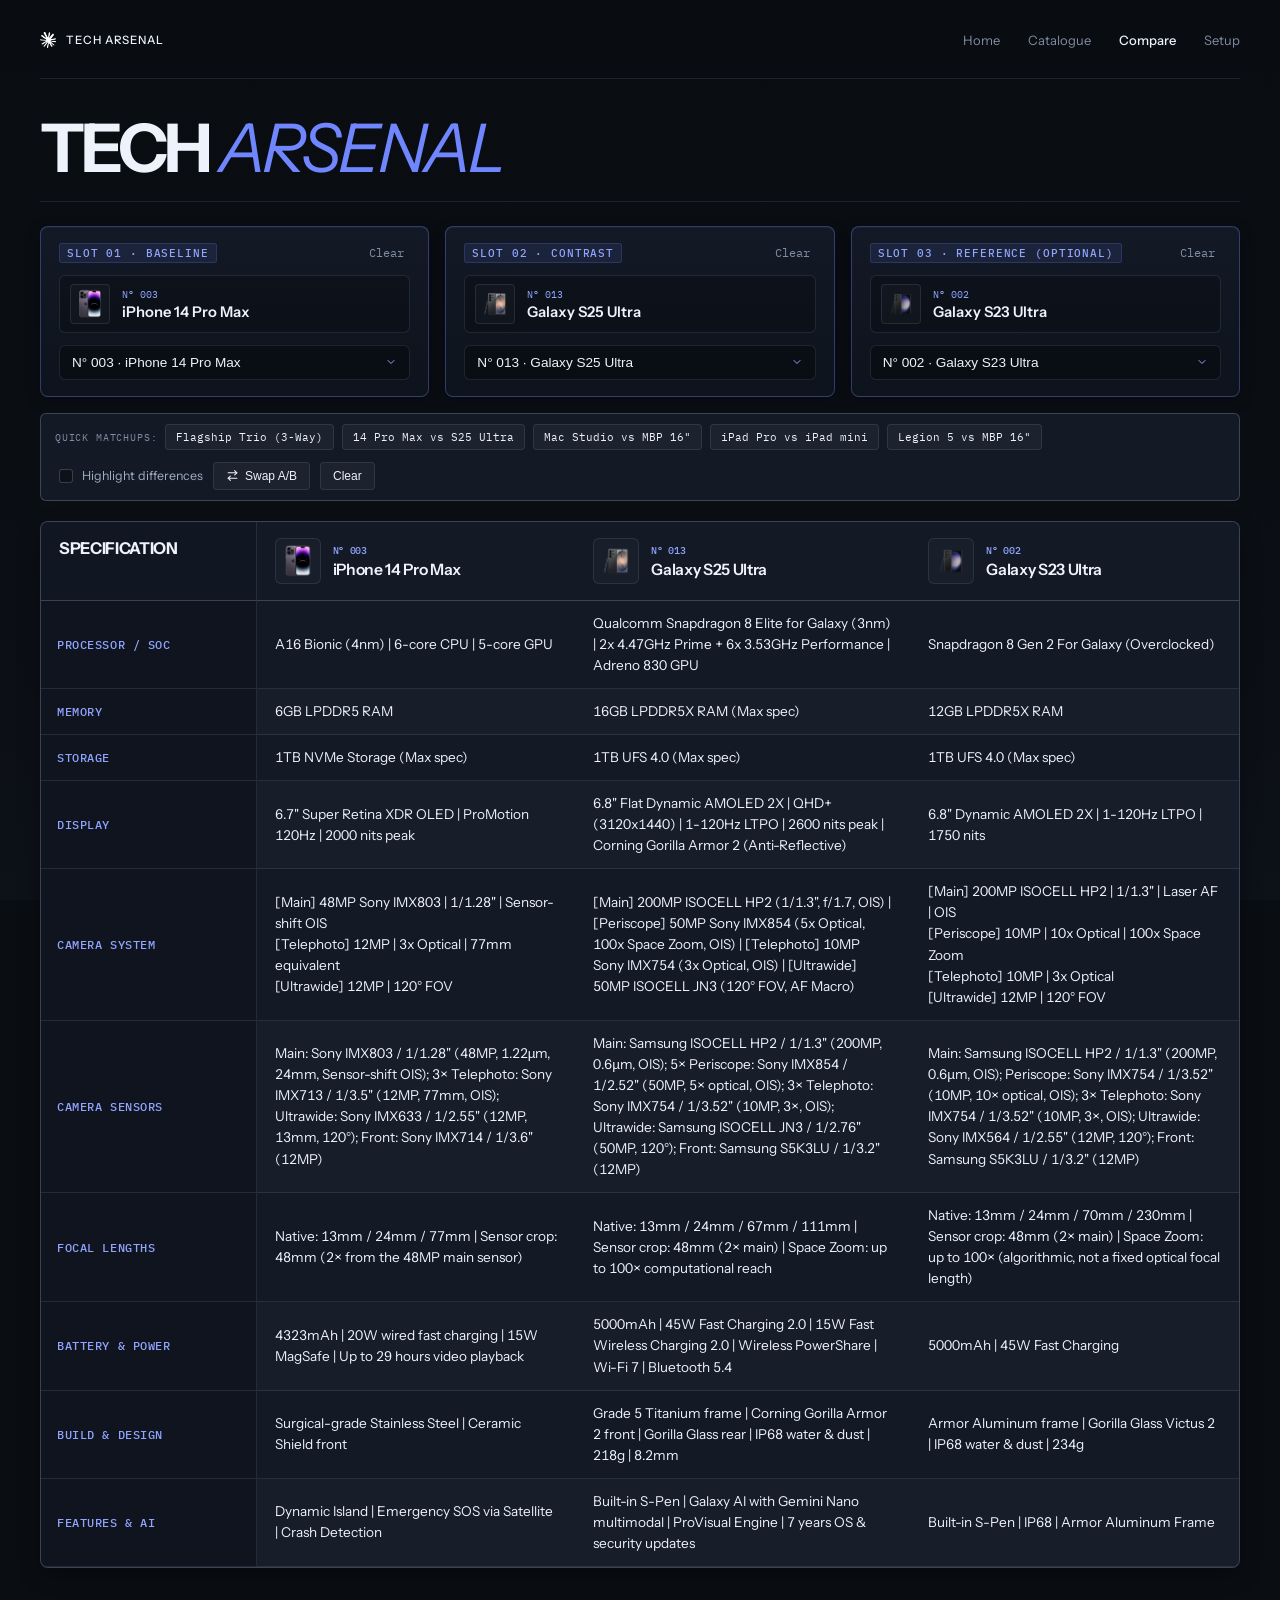
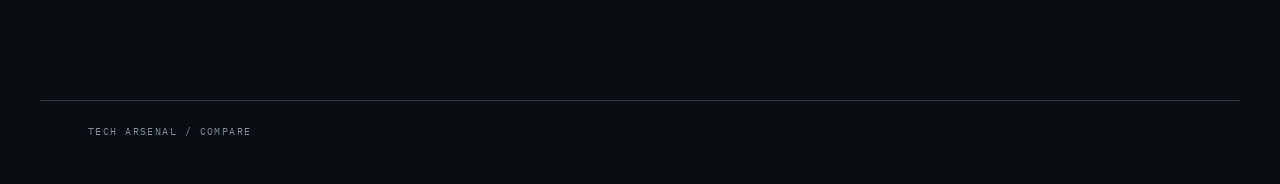
==== commit 0e71ef8d: "perf: migrate all images to WebP (-97% size), clean unused assets, and configure immutable caching" ====
--- a/comparison-lab.html
+++ b/comparison-lab.html
@@ -962,7 +962,7 @@
 <body class="catalogue-page">
     <header class="header site-header">
         <div class="header-top top-row">
-            <a href="index.html" class="back-link home-mark-link" aria-label="Back to home" title="Back to home"><img src="assets/images/arsenal-spark.png" alt="" width="1000" height="1000" loading="eager" decoding="async"><span class="mark-label">TECH ARSENAL</span></a>
+            <a href="index.html" class="back-link home-mark-link" aria-label="Back to home" title="Back to home"><img src="assets/images/arsenal-spark.webp" alt="" width="1000" height="1000" loading="eager" decoding="async"><span class="mark-label">TECH ARSENAL</span></a>
             <button class="hamburger-btn" aria-label="Toggle navigation" aria-expanded="false" type="button">
                 <span class="hamburger-line"></span>
                 <span class="hamburger-line"></span>
--- a/arsenal-pages.css
+++ b/arsenal-pages.css
@@ -2644,7 +2644,7 @@
 }
 
 /* ==========================================================================
-   DOSSIER 3-IN-1 CAMERA SUITE (OPTICS · SENSORS · FOCAL LENGTHS)
+   DOSSIER CAMERA — one row per lens (sensor + focal + module)
    ========================================================================== */
 
 .dossier-spec.dossier-cam-suite {
@@ -2654,7 +2654,7 @@
     padding: 13px 15px;
     display: flex;
     flex-direction: column;
-    gap: 12px;
+    gap: 10px;
 }
 
 .dossier-spec.dossier-cam-suite:hover {
@@ -2665,69 +2665,41 @@
 .cam-suite-header {
     display: flex;
     align-items: center;
-    justify-content: space-between;
     gap: 10px;
-    padding-bottom: 9px;
+    padding-bottom: 8px;
     border-bottom: 1px solid var(--line);
-}
-
-.cam-suite-badge {
-    font-family: var(--mono);
-    font-size: 0.58rem;
-    font-weight: 600;
-    letter-spacing: 0.08em;
-    color: var(--accent);
-    background: rgba(111, 134, 255, 0.08);
-    border: 1px solid rgba(111, 134, 255, 0.2);
-    padding: 2px 7px;
-    border-radius: 2px;
-    text-transform: uppercase;
-    user-select: none;
 }
 
 .cam-suite-body {
     display: flex;
     flex-direction: column;
-    gap: 12px;
-}
-
-.cam-suite-section {
+    gap: 8px;
+}
+
+.dossier-cam-suite .cam-module-grid {
+    grid-template-columns: 1fr;
+    gap: 6px;
+}
+
+.dossier-cam-suite .lens-item {
+    display: grid;
+    grid-template-columns: minmax(6.8rem, 9.4rem) minmax(0, 1fr);
+    align-items: start;
+    gap: 6px 12px;
+    padding: 8px 10px;
+}
+
+.dossier-cam-suite .lens-tag {
+    white-space: normal;
+    line-height: 1.35;
+}
+
+.cam-suite-notes {
     display: flex;
-    flex-direction: column;
-    gap: 7px;
-}
-
-.cam-suite-section + .cam-suite-section {
-    padding-top: 11px;
+    flex-wrap: wrap;
+    gap: 4px;
+    padding-top: 8px;
     border-top: 1px dashed rgba(255, 255, 255, 0.07);
-}
-
-.cam-suite-sublabel {
-    display: flex;
-    align-items: center;
-    gap: 6px;
-    user-select: none;
-}
-
-.cam-sublabel-index {
-    font-family: var(--mono);
-    font-size: 0.58rem;
-    font-weight: 700;
-    color: var(--accent);
-    background: rgba(111, 134, 255, 0.12);
-    border: 1px solid rgba(111, 134, 255, 0.24);
-    padding: 0 4px;
-    border-radius: 2px;
-    line-height: 1.4;
-}
-
-.cam-sublabel-title {
-    font-family: var(--mono);
-    font-size: 0.65rem;
-    font-weight: 600;
-    letter-spacing: 0.08em;
-    color: var(--accent-2);
-    text-transform: uppercase;
 }
 
 .dossier-actions {
@@ -3488,311 +3460,311 @@
 }
 
 /* Tall phone cutouts stay contained instead of being enlarged past the rail. */
-.img-box img:not([src^="http"])[src$="mi10ultra-transparent.png"],
-.img-box img:not([src^="http"])[src$="huaweimate40proplus-transparent.png"],
-.img-box img:not([src^="http"])[src$="huaweip50pro-transparent-v2.png"],
-.img-box img:not([src^="http"])[src$="honormagic4ultimate-transparent.png"] {
+.img-box img:not([src^="http"])[src*="mi10ultra-transparent."],
+.img-box img:not([src^="http"])[src*="huaweimate40proplus-transparent."],
+.img-box img:not([src^="http"])[src*="huaweip50pro-transparent-v2."],
+.img-box img:not([src^="http"])[src*="honormagic4ultimate-transparent."] {
     transform: scale(1.08);
 }
 
-.card.is-lead .img-box img:not([src^="http"])[src$="mi10ultra-transparent.png"],
-.card.is-lead .img-box img:not([src^="http"])[src$="huaweimate40proplus-transparent.png"],
-.card.is-lead .img-box img:not([src^="http"])[src$="huaweip50pro-transparent-v2.png"],
-.card.is-lead .img-box img:not([src^="http"])[src$="honormagic4ultimate-transparent.png"] {
+.card.is-lead .img-box img:not([src^="http"])[src*="mi10ultra-transparent."],
+.card.is-lead .img-box img:not([src^="http"])[src*="huaweimate40proplus-transparent."],
+.card.is-lead .img-box img:not([src^="http"])[src*="huaweip50pro-transparent-v2."],
+.card.is-lead .img-box img:not([src^="http"])[src*="honormagic4ultimate-transparent."] {
     transform: scale(1.1);
 }
 
-.card:hover .img-box img:not([src^="http"])[src$="mi10ultra-transparent.png"],
-.card:hover .img-box img:not([src^="http"])[src$="huaweimate40proplus-transparent.png"],
-.card:hover .img-box img:not([src^="http"])[src$="huaweip50pro-transparent-v2.png"],
-.card:hover .img-box img:not([src^="http"])[src$="honormagic4ultimate-transparent.png"] {
+.card:hover .img-box img:not([src^="http"])[src*="mi10ultra-transparent."],
+.card:hover .img-box img:not([src^="http"])[src*="huaweimate40proplus-transparent."],
+.card:hover .img-box img:not([src^="http"])[src*="huaweip50pro-transparent-v2."],
+.card:hover .img-box img:not([src^="http"])[src*="honormagic4ultimate-transparent."] {
     transform: scale(1.1);
 }
 
-.card.is-lead:hover .img-box img:not([src^="http"])[src$="mi10ultra-transparent.png"],
-.card.is-lead:hover .img-box img:not([src^="http"])[src$="huaweimate40proplus-transparent.png"],
-.card.is-lead:hover .img-box img:not([src^="http"])[src$="huaweip50pro-transparent-v2.png"],
-.card.is-lead:hover .img-box img:not([src^="http"])[src$="honormagic4ultimate-transparent.png"] {
+.card.is-lead:hover .img-box img:not([src^="http"])[src*="mi10ultra-transparent."],
+.card.is-lead:hover .img-box img:not([src^="http"])[src*="huaweimate40proplus-transparent."],
+.card.is-lead:hover .img-box img:not([src^="http"])[src*="huaweip50pro-transparent-v2."],
+.card.is-lead:hover .img-box img:not([src^="http"])[src*="honormagic4ultimate-transparent."] {
     transform: scale(1.14);
 }
 
 /* iPhone 17's portrait render fills its canvas; keep the complete phone inside the rail. */
-.img-box img:not([src^="http"])[src$="iphone17-transparent.png"] {
+.img-box img:not([src^="http"])[src*="iphone17-transparent."] {
     transform: scale(1);
 }
 
-.card.is-lead .img-box img:not([src^="http"])[src$="iphone17-transparent.png"] {
+.card.is-lead .img-box img:not([src^="http"])[src*="iphone17-transparent."] {
     transform: scale(1.02);
 }
 
-.card:hover .img-box img:not([src^="http"])[src$="iphone17-transparent.png"] {
+.card:hover .img-box img:not([src^="http"])[src*="iphone17-transparent."] {
     transform: scale(1.02);
 }
 
-.card.is-lead:hover .img-box img:not([src^="http"])[src$="iphone17-transparent.png"] {
+.card.is-lead:hover .img-box img:not([src^="http"])[src*="iphone17-transparent."] {
     transform: scale(1.04);
 }
 
 /* Edge-to-edge square cutouts stay fully inside the image rail. */
-.img-box img:not([src^="http"])[src$="mi9-transparent.png"],
-.img-box img:not([src^="http"])[src$="pixel11proxl-transparent.png"],
-.img-box img:not([src^="http"])[src$="iphone13promax-transparent.png"],
-.img-box img:not([src^="http"])[src$="macstudio-m4-ultra-transparent.png"],
-.img-box img:not([src^="http"])[src$="s21ultra-transparent.png"],
-.img-box img:not([src^="http"])[src$="samsungzfold8-transparent.png"],
-.img-box img:not([src^="http"])[src$="samsungzfold8ultra-square-transparent.png"] {
+.img-box img:not([src^="http"])[src*="mi9-transparent."],
+.img-box img:not([src^="http"])[src*="pixel11proxl-transparent."],
+.img-box img:not([src^="http"])[src*="iphone13promax-transparent."],
+.img-box img:not([src^="http"])[src*="macstudio-m4-ultra-transparent."],
+.img-box img:not([src^="http"])[src*="s21ultra-transparent."],
+.img-box img:not([src^="http"])[src*="samsungzfold8-transparent."],
+.img-box img:not([src^="http"])[src*="samsungzfold8ultra-square-transparent."] {
     transform: scale(1);
 }
 
-.card.is-lead .img-box img:not([src^="http"])[src$="mi9-transparent.png"],
-.card.is-lead .img-box img:not([src^="http"])[src$="pixel11proxl-transparent.png"],
-.card.is-lead .img-box img:not([src^="http"])[src$="iphone13promax-transparent.png"],
-.card.is-lead .img-box img:not([src^="http"])[src$="macstudio-m4-ultra-transparent.png"],
-.card.is-lead .img-box img:not([src^="http"])[src$="s21ultra-transparent.png"],
-.card.is-lead .img-box img:not([src^="http"])[src$="samsungzfold8-transparent.png"],
-.card.is-lead .img-box img:not([src^="http"])[src$="samsungzfold8ultra-square-transparent.png"] {
+.card.is-lead .img-box img:not([src^="http"])[src*="mi9-transparent."],
+.card.is-lead .img-box img:not([src^="http"])[src*="pixel11proxl-transparent."],
+.card.is-lead .img-box img:not([src^="http"])[src*="iphone13promax-transparent."],
+.card.is-lead .img-box img:not([src^="http"])[src*="macstudio-m4-ultra-transparent."],
+.card.is-lead .img-box img:not([src^="http"])[src*="s21ultra-transparent."],
+.card.is-lead .img-box img:not([src^="http"])[src*="samsungzfold8-transparent."],
+.card.is-lead .img-box img:not([src^="http"])[src*="samsungzfold8ultra-square-transparent."] {
     transform: scale(1.02);
 }
 
-.card:hover .img-box img:not([src^="http"])[src$="mi9-transparent.png"],
-.card:hover .img-box img:not([src^="http"])[src$="pixel11proxl-transparent.png"],
-.card:hover .img-box img:not([src^="http"])[src$="iphone13promax-transparent.png"],
-.card:hover .img-box img:not([src^="http"])[src$="macstudio-m4-ultra-transparent.png"],
-.card:hover .img-box img:not([src^="http"])[src$="s21ultra-transparent.png"],
-.card:hover .img-box img:not([src^="http"])[src$="samsungzfold8-transparent.png"],
-.card:hover .img-box img:not([src^="http"])[src$="samsungzfold8ultra-square-transparent.png"] {
+.card:hover .img-box img:not([src^="http"])[src*="mi9-transparent."],
+.card:hover .img-box img:not([src^="http"])[src*="pixel11proxl-transparent."],
+.card:hover .img-box img:not([src^="http"])[src*="iphone13promax-transparent."],
+.card:hover .img-box img:not([src^="http"])[src*="macstudio-m4-ultra-transparent."],
+.card:hover .img-box img:not([src^="http"])[src*="s21ultra-transparent."],
+.card:hover .img-box img:not([src^="http"])[src*="samsungzfold8-transparent."],
+.card:hover .img-box img:not([src^="http"])[src*="samsungzfold8ultra-square-transparent."] {
     transform: scale(1.02);
 }
 
-.card.is-lead:hover .img-box img:not([src^="http"])[src$="mi9-transparent.png"],
-.card.is-lead:hover .img-box img:not([src^="http"])[src$="pixel11proxl-transparent.png"],
-.card.is-lead:hover .img-box img:not([src^="http"])[src$="iphone13promax-transparent.png"],
-.card.is-lead:hover .img-box img:not([src^="http"])[src$="macstudio-m4-ultra-transparent.png"],
-.card.is-lead:hover .img-box img:not([src^="http"])[src$="s21ultra-transparent.png"],
-.card.is-lead:hover .img-box img:not([src^="http"])[src$="samsungzfold8-transparent.png"],
-.card.is-lead:hover .img-box img:not([src^="http"])[src$="samsungzfold8ultra-square-transparent.png"] {
+.card.is-lead:hover .img-box img:not([src^="http"])[src*="mi9-transparent."],
+.card.is-lead:hover .img-box img:not([src^="http"])[src*="pixel11proxl-transparent."],
+.card.is-lead:hover .img-box img:not([src^="http"])[src*="iphone13promax-transparent."],
+.card.is-lead:hover .img-box img:not([src^="http"])[src*="macstudio-m4-ultra-transparent."],
+.card.is-lead:hover .img-box img:not([src^="http"])[src*="s21ultra-transparent."],
+.card.is-lead:hover .img-box img:not([src^="http"])[src*="samsungzfold8-transparent."],
+.card.is-lead:hover .img-box img:not([src^="http"])[src*="samsungzfold8ultra-square-transparent."] {
     transform: scale(1.04);
 }
 
 /* These newly catalogued Xiaomi and Samsung cutouts already use tight transparent canvases. */
-.img-box img:not([src^="http"])[src$="mi10-pro-transparent.png"],
-.img-box img:not([src^="http"])[src$="mi-note-10-pro-transparent.png"],
-.img-box img:not([src^="http"])[src$="samsung-galaxy-a72-transparent.png"],
-.img-box img:not([src^="http"])[src$="samsung-galaxy-a72-gpt-image-2.png"],
-.img-box img:not([src^="http"])[src$="samsung-galaxy-a72-gpt-image-2-transparent.png"],
-.img-box img:not([src^="http"])[src$="oneplus-9-pro-gpt-image-2-transparent.png"],
-.img-box img:not([src^="http"])[src$="vivo-x70-pro-gpt-image-2-transparent.png"],
-.img-box img:not([src^="http"])[src$="oppo-find-x9-ultra-gpt-image-2-transparent.png"] {
+.img-box img:not([src^="http"])[src*="mi10-pro-transparent."],
+.img-box img:not([src^="http"])[src*="mi-note-10-pro-transparent."],
+.img-box img:not([src^="http"])[src*="samsung-galaxy-a72-transparent."],
+.img-box img:not([src^="http"])[src*="samsung-galaxy-a72-gpt-image-2."],
+.img-box img:not([src^="http"])[src*="samsung-galaxy-a72-gpt-image-2-transparent."],
+.img-box img:not([src^="http"])[src*="oneplus-9-pro-gpt-image-2-transparent."],
+.img-box img:not([src^="http"])[src*="vivo-x70-pro-gpt-image-2-transparent."],
+.img-box img:not([src^="http"])[src*="oppo-find-x9-ultra-gpt-image-2-transparent."] {
     transform: scale(1);
 }
 
-.card.is-lead .img-box img:not([src^="http"])[src$="mi10-pro-transparent.png"],
-.card.is-lead .img-box img:not([src^="http"])[src$="mi-note-10-pro-transparent.png"],
-.card.is-lead .img-box img:not([src^="http"])[src$="samsung-galaxy-a72-transparent.png"],
-.card.is-lead .img-box img:not([src^="http"])[src$="samsung-galaxy-a72-gpt-image-2.png"],
-.card.is-lead .img-box img:not([src^="http"])[src$="samsung-galaxy-a72-gpt-image-2-transparent.png"],
-.card.is-lead .img-box img:not([src^="http"])[src$="oneplus-9-pro-gpt-image-2-transparent.png"],
-.card.is-lead .img-box img:not([src^="http"])[src$="vivo-x70-pro-gpt-image-2-transparent.png"],
-.card.is-lead .img-box img:not([src^="http"])[src$="oppo-find-x9-ultra-gpt-image-2-transparent.png"] {
+.card.is-lead .img-box img:not([src^="http"])[src*="mi10-pro-transparent."],
+.card.is-lead .img-box img:not([src^="http"])[src*="mi-note-10-pro-transparent."],
+.card.is-lead .img-box img:not([src^="http"])[src*="samsung-galaxy-a72-transparent."],
+.card.is-lead .img-box img:not([src^="http"])[src*="samsung-galaxy-a72-gpt-image-2."],
+.card.is-lead .img-box img:not([src^="http"])[src*="samsung-galaxy-a72-gpt-image-2-transparent."],
+.card.is-lead .img-box img:not([src^="http"])[src*="oneplus-9-pro-gpt-image-2-transparent."],
+.card.is-lead .img-box img:not([src^="http"])[src*="vivo-x70-pro-gpt-image-2-transparent."],
+.card.is-lead .img-box img:not([src^="http"])[src*="oppo-find-x9-ultra-gpt-image-2-transparent."] {
     transform: scale(1.02);
 }
 
-.card:hover .img-box img:not([src^="http"])[src$="mi10-pro-transparent.png"],
-.card:hover .img-box img:not([src^="http"])[src$="mi-note-10-pro-transparent.png"],
-.card:hover .img-box img:not([src^="http"])[src$="samsung-galaxy-a72-transparent.png"],
-.card:hover .img-box img:not([src^="http"])[src$="samsung-galaxy-a72-gpt-image-2.png"],
-.card:hover .img-box img:not([src^="http"])[src$="samsung-galaxy-a72-gpt-image-2-transparent.png"],
-.card:hover .img-box img:not([src^="http"])[src$="oneplus-9-pro-gpt-image-2-transparent.png"],
-.card:hover .img-box img:not([src^="http"])[src$="vivo-x70-pro-gpt-image-2-transparent.png"],
-.card:hover .img-box img:not([src^="http"])[src$="oppo-find-x9-ultra-gpt-image-2-transparent.png"] {
+.card:hover .img-box img:not([src^="http"])[src*="mi10-pro-transparent."],
+.card:hover .img-box img:not([src^="http"])[src*="mi-note-10-pro-transparent."],
+.card:hover .img-box img:not([src^="http"])[src*="samsung-galaxy-a72-transparent."],
+.card:hover .img-box img:not([src^="http"])[src*="samsung-galaxy-a72-gpt-image-2."],
+.card:hover .img-box img:not([src^="http"])[src*="samsung-galaxy-a72-gpt-image-2-transparent."],
+.card:hover .img-box img:not([src^="http"])[src*="oneplus-9-pro-gpt-image-2-transparent."],
+.card:hover .img-box img:not([src^="http"])[src*="vivo-x70-pro-gpt-image-2-transparent."],
+.card:hover .img-box img:not([src^="http"])[src*="oppo-find-x9-ultra-gpt-image-2-transparent."] {
     transform: scale(1.02);
 }
 
-.card.is-lead:hover .img-box img:not([src^="http"])[src$="mi10-pro-transparent.png"],
-.card.is-lead:hover .img-box img:not([src^="http"])[src$="mi-note-10-pro-transparent.png"],
-.card.is-lead:hover .img-box img:not([src^="http"])[src$="samsung-galaxy-a72-transparent.png"],
-.card.is-lead:hover .img-box img:not([src^="http"])[src$="samsung-galaxy-a72-gpt-image-2.png"],
-.card.is-lead:hover .img-box img:not([src^="http"])[src$="samsung-galaxy-a72-gpt-image-2-transparent.png"],
-.card.is-lead:hover .img-box img:not([src^="http"])[src$="oneplus-9-pro-gpt-image-2-transparent.png"],
-.card.is-lead:hover .img-box img:not([src^="http"])[src$="vivo-x70-pro-gpt-image-2-transparent.png"],
-.card.is-lead:hover .img-box img:not([src^="http"])[src$="oppo-find-x9-ultra-gpt-image-2-transparent.png"] {
+.card.is-lead:hover .img-box img:not([src^="http"])[src*="mi10-pro-transparent."],
+.card.is-lead:hover .img-box img:not([src^="http"])[src*="mi-note-10-pro-transparent."],
+.card.is-lead:hover .img-box img:not([src^="http"])[src*="samsung-galaxy-a72-transparent."],
+.card.is-lead:hover .img-box img:not([src^="http"])[src*="samsung-galaxy-a72-gpt-image-2."],
+.card.is-lead:hover .img-box img:not([src^="http"])[src*="samsung-galaxy-a72-gpt-image-2-transparent."],
+.card.is-lead:hover .img-box img:not([src^="http"])[src*="oneplus-9-pro-gpt-image-2-transparent."],
+.card.is-lead:hover .img-box img:not([src^="http"])[src*="vivo-x70-pro-gpt-image-2-transparent."],
+.card.is-lead:hover .img-box img:not([src^="http"])[src*="oppo-find-x9-ultra-gpt-image-2-transparent."] {
     transform: scale(1.04);
 }
 
 /* Xiaomi 11 Pro is scaled up generously to be prominent while keeping safe margins without overflowing */
-.img-box img:not([src^="http"])[src$="xiaomi11pro.png"] {
+.img-box img:not([src^="http"])[src*="xiaomi11pro."] {
     transform: scale(1.22);
 }
 
-.card.is-lead .img-box img:not([src^="http"])[src$="xiaomi11pro.png"] {
+.card.is-lead .img-box img:not([src^="http"])[src*="xiaomi11pro."] {
     transform: scale(1.26);
 }
 
-.card:hover .img-box img:not([src^="http"])[src$="xiaomi11pro.png"] {
+.card:hover .img-box img:not([src^="http"])[src*="xiaomi11pro."] {
     transform: scale(1.25);
 }
 
-.card.is-lead:hover .img-box img:not([src^="http"])[src$="xiaomi11pro.png"] {
+.card.is-lead:hover .img-box img:not([src^="http"])[src*="xiaomi11pro."] {
     transform: scale(1.29);
 }
 
 /* Xiaomi's restored cutout has a wider canvas; keep the hardware large but contained. */
-.img-box img:not([src^="http"])[src$="xiaomi17promax-transparent.png"] {
+.img-box img:not([src^="http"])[src*="xiaomi17promax-transparent."] {
     transform: scale(1.4);
 }
 
-.card.is-lead .img-box img:not([src^="http"])[src$="xiaomi17promax-transparent.png"] {
+.card.is-lead .img-box img:not([src^="http"])[src*="xiaomi17promax-transparent."] {
     transform: scale(1.48);
 }
 
-.card:hover .img-box img:not([src^="http"])[src$="xiaomi17promax-transparent.png"] {
+.card:hover .img-box img:not([src^="http"])[src*="xiaomi17promax-transparent."] {
     transform: scale(1.45);
 }
 
-.card.is-lead:hover .img-box img:not([src^="http"])[src$="xiaomi17promax-transparent.png"] {
+.card.is-lead:hover .img-box img:not([src^="http"])[src*="xiaomi17promax-transparent."] {
     transform: scale(1.52);
 }
 
-.img-box img:not([src^="http"])[src$="xiaomi17-transparent.png"] {
+.img-box img:not([src^="http"])[src*="xiaomi17-transparent."] {
     transform: scale(1.4);
 }
 
-.card.is-lead .img-box img:not([src^="http"])[src$="xiaomi17-transparent.png"] {
+.card.is-lead .img-box img:not([src^="http"])[src*="xiaomi17-transparent."] {
     transform: scale(1.48);
 }
 
-.card:hover .img-box img:not([src^="http"])[src$="xiaomi17-transparent.png"] {
+.card:hover .img-box img:not([src^="http"])[src*="xiaomi17-transparent."] {
     transform: scale(1.45);
 }
 
-.card.is-lead:hover .img-box img:not([src^="http"])[src$="xiaomi17-transparent.png"] {
+.card.is-lead:hover .img-box img:not([src^="http"])[src*="xiaomi17-transparent."] {
     transform: scale(1.52);
 }
 
 /* Honor's tall cutout fills its canvas; leave a safe edge around the hardware. */
-.img-box img:not([src^="http"])[src$="honormagic4ultimate-transparent.png"] {
+.img-box img:not([src^="http"])[src*="honormagic4ultimate-transparent."] {
     transform: scale(.96);
 }
 
-.card.is-lead .img-box img:not([src^="http"])[src$="honormagic4ultimate-transparent.png"] {
+.card.is-lead .img-box img:not([src^="http"])[src*="honormagic4ultimate-transparent."] {
     transform: scale(.98);
 }
 
-.card:hover .img-box img:not([src^="http"])[src$="honormagic4ultimate-transparent.png"] {
+.card:hover .img-box img:not([src^="http"])[src*="honormagic4ultimate-transparent."] {
     transform: scale(.98);
 }
 
-.card.is-lead:hover .img-box img:not([src^="http"])[src$="honormagic4ultimate-transparent.png"] {
+.card.is-lead:hover .img-box img:not([src^="http"])[src*="honormagic4ultimate-transparent."] {
     transform: scale(1);
 }
 
 /* iPhone 11's restored portrait cutout needs a smaller scale to stay inside the image rail. */
-.img-box img:not([src^="http"])[src$="iphone11-transparent.png"] {
+.img-box img:not([src^="http"])[src*="iphone11-transparent."] {
     transform: scale(1.08);
 }
 
-.card.is-lead .img-box img:not([src^="http"])[src$="iphone11-transparent.png"] {
+.card.is-lead .img-box img:not([src^="http"])[src*="iphone11-transparent."] {
     transform: scale(1.1);
 }
 
-.card:hover .img-box img:not([src^="http"])[src$="iphone11-transparent.png"] {
+.card:hover .img-box img:not([src^="http"])[src*="iphone11-transparent."] {
     transform: scale(1.1);
 }
 
-.card.is-lead:hover .img-box img:not([src^="http"])[src$="iphone11-transparent.png"] {
+.card.is-lead:hover .img-box img:not([src^="http"])[src*="iphone11-transparent."] {
     transform: scale(1.14);
 }
 
 /* Galaxy A51's restored portrait cutout needs a smaller scale to stay inside the image rail. */
-.img-box img:not([src^="http"])[src$="samsung-a51-transparent.png"] {
+.img-box img:not([src^="http"])[src*="samsung-a51-transparent."] {
     transform: scale(1.08);
 }
 
-.card.is-lead .img-box img:not([src^="http"])[src$="samsung-a51-transparent.png"] {
+.card.is-lead .img-box img:not([src^="http"])[src*="samsung-a51-transparent."] {
     transform: scale(1.1);
 }
 
-.card:hover .img-box img:not([src^="http"])[src$="samsung-a51-transparent.png"] {
+.card:hover .img-box img:not([src^="http"])[src*="samsung-a51-transparent."] {
     transform: scale(1.1);
 }
 
-.card.is-lead:hover .img-box img:not([src^="http"])[src$="samsung-a51-transparent.png"] {
+.card.is-lead:hover .img-box img:not([src^="http"])[src*="samsung-a51-transparent."] {
     transform: scale(1.14);
 }
 
 /* Realme 11 Pro+'s restored portrait cutout needs a smaller scale to stay inside the image rail. */
-.img-box img:not([src^="http"])[src$="realme11proplus-transparent.png"] {
+.img-box img:not([src^="http"])[src*="realme11proplus-transparent."] {
     transform: scale(1.08);
 }
 
-.card.is-lead .img-box img:not([src^="http"])[src$="realme11proplus-transparent.png"] {
+.card.is-lead .img-box img:not([src^="http"])[src*="realme11proplus-transparent."] {
     transform: scale(1.1);
 }
 
-.card:hover .img-box img:not([src^="http"])[src$="realme11proplus-transparent.png"] {
+.card:hover .img-box img:not([src^="http"])[src*="realme11proplus-transparent."] {
     transform: scale(1.1);
 }
 
-.card.is-lead:hover .img-box img:not([src^="http"])[src$="realme11proplus-transparent.png"] {
+.card.is-lead:hover .img-box img:not([src^="http"])[src*="realme11proplus-transparent."] {
     transform: scale(1.14);
 }
 
 /* Nothing Ear (a)'s restored horizontal case uses a contained scale to keep the full shell visible. */
-.img-box img:not([src^="http"])[src$="nothing-ear-a-transparent.png"] {
+.img-box img:not([src^="http"])[src*="nothing-ear-a-transparent."] {
     transform: scale(.96);
 }
 
-.card.is-lead .img-box img:not([src^="http"])[src$="nothing-ear-a-transparent.png"] {
+.card.is-lead .img-box img:not([src^="http"])[src*="nothing-ear-a-transparent."] {
     transform: scale(.98);
 }
 
-.card:hover .img-box img:not([src^="http"])[src$="nothing-ear-a-transparent.png"] {
+.card:hover .img-box img:not([src^="http"])[src*="nothing-ear-a-transparent."] {
     transform: scale(.98);
 }
 
-.card.is-lead:hover .img-box img:not([src^="http"])[src$="nothing-ear-a-transparent.png"] {
+.card.is-lead:hover .img-box img:not([src^="http"])[src*="nothing-ear-a-transparent."] {
     transform: scale(1);
 }
 
 /* Laptop renders already fill their source canvas; the shared local-image zoom crops them on narrow cards. */
-.img-box img:not([src^="http"])[src$="macbook-air-15-m5.png"],
-.img-box img:not([src^="http"])[src$="prestige-16-ai-plus-c3m.png"],
-.img-box img:not([src^="http"])[src$="macbook-neo-13-clean.png"] {
+.img-box img:not([src^="http"])[src*="macbook-air-15-m5."],
+.img-box img:not([src^="http"])[src*="prestige-16-ai-plus-c3m."],
+.img-box img:not([src^="http"])[src*="macbook-neo-13-clean."] {
     transform: scale(1);
 }
 
-.card.is-lead .img-box img:not([src^="http"])[src$="macbook-air-15-m5.png"],
-.card.is-lead .img-box img:not([src^="http"])[src$="prestige-16-ai-plus-c3m.png"],
-.card.is-lead .img-box img:not([src^="http"])[src$="macbook-neo-13-clean.png"] {
+.card.is-lead .img-box img:not([src^="http"])[src*="macbook-air-15-m5."],
+.card.is-lead .img-box img:not([src^="http"])[src*="prestige-16-ai-plus-c3m."],
+.card.is-lead .img-box img:not([src^="http"])[src*="macbook-neo-13-clean."] {
     transform: scale(1.02);
 }
 
-.card:hover .img-box img:not([src^="http"])[src$="macbook-air-15-m5.png"],
-.card:hover .img-box img:not([src^="http"])[src$="prestige-16-ai-plus-c3m.png"],
-.card:hover .img-box img:not([src^="http"])[src$="macbook-neo-13-clean.png"] {
+.card:hover .img-box img:not([src^="http"])[src*="macbook-air-15-m5."],
+.card:hover .img-box img:not([src^="http"])[src*="prestige-16-ai-plus-c3m."],
+.card:hover .img-box img:not([src^="http"])[src*="macbook-neo-13-clean."] {
     transform: scale(1.02);
 }
 
-.card.is-lead:hover .img-box img:not([src^="http"])[src$="macbook-air-15-m5.png"],
-.card.is-lead:hover .img-box img:not([src^="http"])[src$="prestige-16-ai-plus-c3m.png"],
-.card.is-lead:hover .img-box img:not([src^="http"])[src$="macbook-neo-13-clean.png"] {
+.card.is-lead:hover .img-box img:not([src^="http"])[src*="macbook-air-15-m5."],
+.card.is-lead:hover .img-box img:not([src^="http"])[src*="prestige-16-ai-plus-c3m."],
+.card.is-lead:hover .img-box img:not([src^="http"])[src*="macbook-neo-13-clean."] {
     transform: scale(1.04);
 }
 
 /* iPad Air 11's restored square cutout already fills its canvas; keep the full tablet visible. */
-.img-box img:not([src^="http"])[src$="ipad-air-11-transparent.png"] {
+.img-box img:not([src^="http"])[src*="ipad-air-11-transparent."] {
     transform: scale(.98);
 }
 
-.card.is-lead .img-box img:not([src^="http"])[src$="ipad-air-11-transparent.png"] {
+.card.is-lead .img-box img:not([src^="http"])[src*="ipad-air-11-transparent."] {
     transform: scale(1);
 }
 
-.card:hover .img-box img:not([src^="http"])[src$="ipad-air-11-transparent.png"] {
+.card:hover .img-box img:not([src^="http"])[src*="ipad-air-11-transparent."] {
     transform: scale(1);
 }
 
-.card.is-lead:hover .img-box img:not([src^="http"])[src$="ipad-air-11-transparent.png"] {
+.card.is-lead:hover .img-box img:not([src^="http"])[src*="ipad-air-11-transparent."] {
     transform: scale(1.02);
 }
 
@@ -3814,65 +3786,65 @@
 }
 
 /* These PNGs are also full-frame renders, not transparent cut-outs. */
-.img-box img[src$="ipad-pro-13-enhanced.png"],
-.img-box img[src$="galaxy-tab-s11-ultra.png"],
-.img-box img[src$="galaxy-tab-s10-plus.png"],
-.img-box img[src$="legion-y700.png"] {
+.img-box img[src*="ipad-pro-13-enhanced."],
+.img-box img[src*="galaxy-tab-s11-ultra."],
+.img-box img[src*="galaxy-tab-s10-plus."],
+.img-box img[src*="legion-y700."] {
     transform: scale(1.02);
 }
 
-.card.is-lead .img-box img[src$="ipad-pro-13-enhanced.png"],
-.card.is-lead .img-box img[src$="galaxy-tab-s11-ultra.png"],
-.card.is-lead .img-box img[src$="galaxy-tab-s10-plus.png"],
-.card.is-lead .img-box img[src$="legion-y700.png"] {
+.card.is-lead .img-box img[src*="ipad-pro-13-enhanced."],
+.card.is-lead .img-box img[src*="galaxy-tab-s11-ultra."],
+.card.is-lead .img-box img[src*="galaxy-tab-s10-plus."],
+.card.is-lead .img-box img[src*="legion-y700."] {
     transform: scale(1.06);
 }
 
-.card:hover .img-box img[src$="ipad-pro-13-enhanced.png"],
-.card:hover .img-box img[src$="galaxy-tab-s11-ultra.png"],
-.card:hover .img-box img[src$="galaxy-tab-s10-plus.png"],
-.card:hover .img-box img[src$="legion-y700.png"] {
+.card:hover .img-box img[src*="ipad-pro-13-enhanced."],
+.card:hover .img-box img[src*="galaxy-tab-s11-ultra."],
+.card:hover .img-box img[src*="galaxy-tab-s10-plus."],
+.card:hover .img-box img[src*="legion-y700."] {
     transform: scale(1.06);
 }
 
-.card.is-lead:hover .img-box img[src$="ipad-pro-13-enhanced.png"],
-.card.is-lead:hover .img-box img[src$="galaxy-tab-s11-ultra.png"],
-.card.is-lead:hover .img-box img[src$="galaxy-tab-s10-plus.png"],
-.card.is-lead:hover .img-box img[src$="legion-y700.png"] {
+.card.is-lead:hover .img-box img[src*="ipad-pro-13-enhanced."],
+.card.is-lead:hover .img-box img[src*="galaxy-tab-s11-ultra."],
+.card.is-lead:hover .img-box img[src*="galaxy-tab-s10-plus."],
+.card.is-lead:hover .img-box img[src*="legion-y700."] {
     transform: scale(1.1);
 }
 
 /* Galaxy Buds 2's restored square cutout already fills its canvas; keep the complete case visible. */
-.img-box img:not([src^="http"])[src$="galaxy-buds-2-transparent.png"] {
+.img-box img:not([src^="http"])[src*="galaxy-buds-2-transparent."] {
     transform: scale(.98);
 }
 
-.card.is-lead .img-box img:not([src^="http"])[src$="galaxy-buds-2-transparent.png"] {
+.card.is-lead .img-box img:not([src^="http"])[src*="galaxy-buds-2-transparent."] {
     transform: scale(1);
 }
 
-.card:hover .img-box img:not([src^="http"])[src$="galaxy-buds-2-transparent.png"] {
+.card:hover .img-box img:not([src^="http"])[src*="galaxy-buds-2-transparent."] {
     transform: scale(1);
 }
 
-.card.is-lead:hover .img-box img:not([src^="http"])[src$="galaxy-buds-2-transparent.png"] {
+.card.is-lead:hover .img-box img:not([src^="http"])[src*="galaxy-buds-2-transparent."] {
     transform: scale(1.02);
 }
 
 /* BuildCores is a complete desk scene rather than a transparent single-object render. */
-.img-box img[src$="buildcores-platform6-setup-v2.png"] {
+.img-box img[src*="buildcores-platform6-setup-v2."] {
     transform: scale(1);
 }
 
-.card.is-lead .img-box img[src$="buildcores-platform6-setup-v2.png"] {
+.card.is-lead .img-box img[src*="buildcores-platform6-setup-v2."] {
     transform: scale(1.02);
 }
 
-.card:hover .img-box img[src$="buildcores-platform6-setup-v2.png"] {
+.card:hover .img-box img[src*="buildcores-platform6-setup-v2."] {
     transform: scale(1.02);
 }
 
-.card.is-lead:hover .img-box img[src$="buildcores-platform6-setup-v2.png"] {
+.card.is-lead:hover .img-box img[src*="buildcores-platform6-setup-v2."] {
     transform: scale(1.04);
 }
 
@@ -4321,6 +4293,9 @@
         align-items: flex-start;
         gap: 6px;
     }
+    .dossier-cam-suite .lens-item {
+        grid-template-columns: 1fr;
+    }
     .dossier-actions {
         display: block;
     }
@@ -4666,7 +4641,7 @@
     width: 64px;
     height: 64px;
     flex: 0 0 auto;
-    background: url("assets/images/arsenal-spark.png") center / contain no-repeat;
+    background: url("assets/images/arsenal-spark.webp") center / contain no-repeat;
     opacity: 0.72;
     filter: drop-shadow(0 0 18px rgba(111, 134, 255, 0.22));
 }
@@ -4688,3 +4663,151 @@
     width: 92px;
     height: 92px;
 }
+
+/* ===== Mobile Overflow Safety Net (≤640px) =====
+   Appended last to win final-cascade conflicts on narrow viewports.
+   Uses body.catalogue-page for higher specificity (0,3,1) vs
+   the no-media-query final cascade (0,3,0) and (0,4,0).
+   All !important declarations guard against final-cascade overrides. */
+@media (max-width: 640px) {
+
+    /* ── Grid container containment & box model ── */
+    body.catalogue-page .grid {
+        box-sizing: border-box !important;
+        max-width: 100% !important;
+    }
+
+    /* ── Card column span: override erroneous span 12 on 1-column grid ──
+       1 / -1 spans first to last explicit line without creating implicit columns. */
+    body.catalogue-page .card,
+    body.catalogue-page .card:not(.is-lead),
+    body.catalogue-page .card.is-lead {
+        grid-column: 1 / -1 !important;
+        width: 100% !important;
+        min-width: 0 !important;
+        max-width: 100% !important;
+        box-sizing: border-box !important;
+        overflow: hidden !important;
+    }
+
+    /* ── Lead card: force flex-column layout ── */
+    body.catalogue-page .card.is-lead {
+        display: flex !important;
+        flex-direction: column !important;
+    }
+
+    /* ── Lead card img-box: contain within card width ── */
+    body.catalogue-page .card.is-lead .img-box {
+        width: 100% !important;
+        min-width: 0 !important;
+        max-width: 100% !important;
+        box-sizing: border-box !important;
+        height: 280px !important;
+        min-height: 280px !important;
+        flex: 0 0 280px !important;
+        padding: 20px !important;
+        overflow: hidden !important;
+    }
+
+    /* ── All img-box images: fully contained within box, no cropping or overflow ── */
+    body.catalogue-page .img-box img,
+    body.catalogue-page .card.is-lead .img-box img,
+    body.catalogue-page .card:hover .img-box img,
+    body.catalogue-page .card.is-lead:hover .img-box img {
+        max-width: 100% !important;
+        max-height: 100% !important;
+        width: auto !important;
+        height: auto !important;
+        object-fit: contain !important;
+        transform: none !important;
+    }
+
+    /* ── Lead card content: override the final-cascade 42px/46px padding ── */
+    body.catalogue-page .card.is-lead .card-content {
+        width: 100% !important;
+        min-width: 0 !important;
+        max-width: 100% !important;
+        box-sizing: border-box !important;
+        padding: 20px 18px 22px !important;
+        flex: 1 1 auto !important;
+    }
+
+    /* ── Product name: override final-cascade 12ch / clamp(2.6rem…) ── */
+    body.catalogue-page .card.is-lead .product-name {
+        max-width: 100% !important;
+        font-size: clamp(1.8rem, 9vw, 3rem) !important;
+        line-height: 1.05 !important;
+        overflow-wrap: break-word !important;
+        word-break: break-word !important;
+    }
+
+    /* ── Lead card specs: override final-cascade repeat(3,…) → single column ── */
+    body.catalogue-page .card.is-lead .specs {
+        display: grid !important;
+        grid-template-columns: 1fr !important;
+        max-width: 100% !important;
+        width: 100% !important;
+    }
+
+    /* ── Non-lead card specs: also single column ── */
+    body.catalogue-page .card:not(.is-lead) .specs {
+        grid-template-columns: 1fr !important;
+    }
+
+    /* ── spec-val text: break-word for long sensor strings ── */
+    body.catalogue-page .spec-val {
+        overflow-wrap: break-word !important;
+        word-break: break-word !important;
+    }
+
+    /* ── Non-lead card: tighten padding ── */
+    body.catalogue-page .card:not(.is-lead) .card-content {
+        padding: 16px 16px 18px !important;
+        min-width: 0 !important;
+        box-sizing: border-box !important;
+    }
+
+    body.catalogue-page .card:not(.is-lead) .img-box {
+        overflow: hidden !important;
+    }
+
+    /* ── Record action button: no overflow ── */
+    body.catalogue-page .record-action {
+        max-width: 100% !important;
+        width: auto !important;
+    }
+
+    /* ── Chapter head: single column so count doesn't push into gutter ── */
+    body.catalogue-page .chapter-head {
+        grid-template-columns: 1fr !important;
+        gap: 4px !important;
+    }
+
+    body.catalogue-page .section-count {
+        white-space: normal !important;
+        word-break: break-word !important;
+    }
+}
+
+/* ===== Very narrow phones (≤375px) ===== */
+@media (max-width: 375px) {
+    :root {
+        --catalogue-gutter: 12px;
+    }
+
+    body.catalogue-page .card.is-lead .img-box {
+        height: 240px !important;
+        min-height: 240px !important;
+        flex: 0 0 240px !important;
+        padding: 14px !important;
+    }
+
+    body.catalogue-page .card.is-lead .card-content {
+        padding: 16px 14px 16px !important;
+    }
+
+    body.catalogue-page .card:not(.is-lead) .img-box {
+        min-height: 180px !important;
+        padding: 14px !important;
+    }
+}
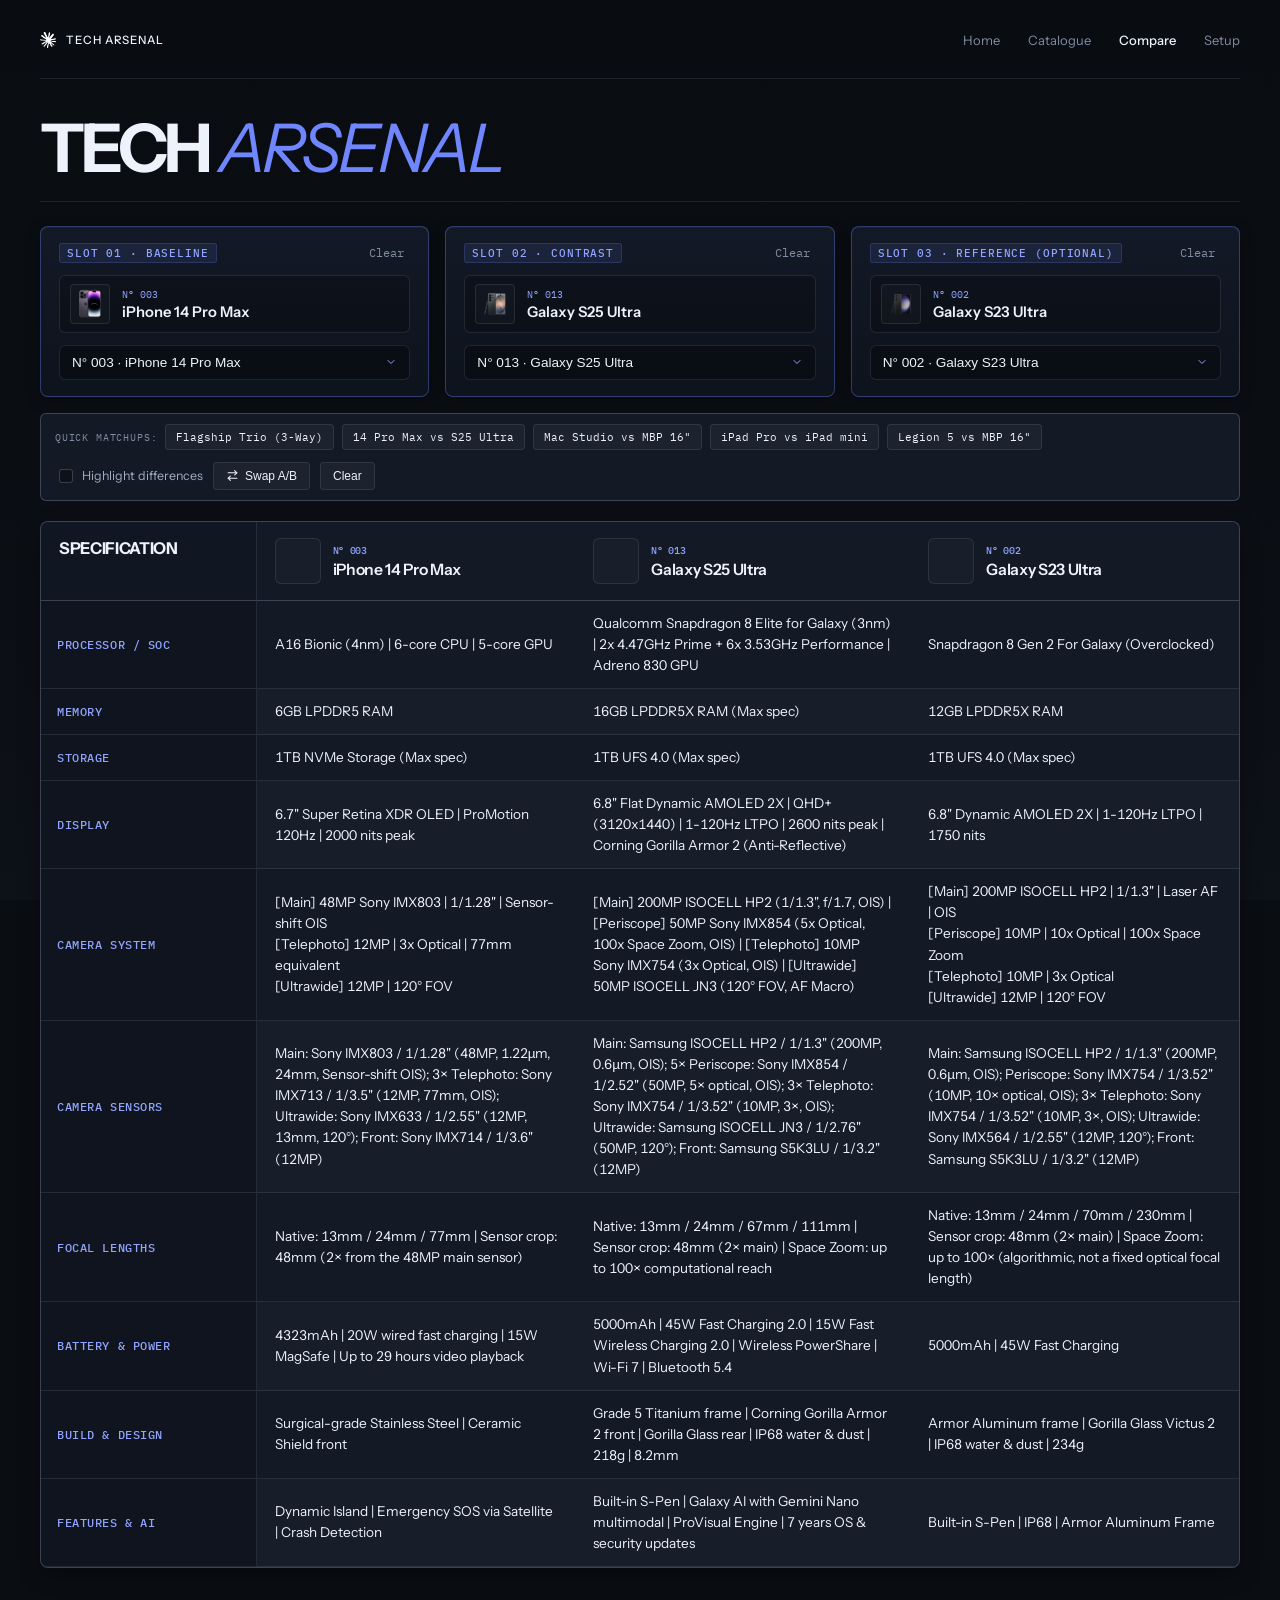
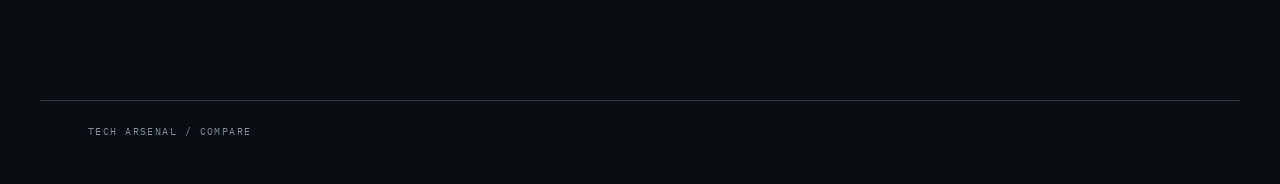
==== commit 1a3cbc1f: "feat: unify device catalogue data layer, align names, and balance desktop grid" ====
--- a/comparison-lab.html
+++ b/comparison-lab.html
@@ -1107,8 +1107,9 @@
         <div class="footer-line">TECH ARSENAL / COMPARE</div>
     </footer>
 
+    <script src="assets/data/devices.js"></script>
     <script>
-        // Reads specs directly from tech-arsenal.html to ensure a single source of truth.
+        // Reads specs directly from the unified data layer (assets/data/devices.js)
         let devices = [];
 
         const escapeHtml = (str) => String(str ?? "").replace(/[&<>"']/g, (s) => ({
@@ -1120,28 +1121,37 @@
         }[s]));
 
         async function loadDevices() {
+            if (window.TECH_ARSENAL_DEVICES && Array.isArray(window.TECH_ARSENAL_DEVICES)) {
+                devices = window.TECH_ARSENAL_DEVICES.map((d) => ({
+                    lot: d.lot,
+                    cat: d.category || "mobile",
+                    chapter: d.chapter || "SMARTPHONES",
+                    title: d.name,
+                    img: d.image?.src || "",
+                    specs: (d.specs || []).map((s) => ({
+                        label: s.label || "",
+                        value: s.value || ""
+                    }))
+                })).filter((d) => d.title);
+                return;
+            }
             try {
-                const res = await fetch("tech-arsenal.html");
+                const res = await fetch("assets/data/devices.json");
                 if (!res.ok) throw new Error(`HTTP ${res.status}`);
-                const html = await res.text();
-                const doc = new DOMParser().parseFromString(html, "text/html");
-                devices = [...doc.querySelectorAll(".card")].map((card) => {
-                    const details = card.querySelector(".hidden-details");
-                    const img = card.querySelector(".img-box img");
-                    return {
-                        lot: card.dataset.lot,
-                        cat: card.dataset.cat || "",
-                        chapter: card.dataset.chapter || "SMARTPHONES",
-                        title: details?.querySelector(".d-title")?.textContent.trim() || "",
-                        img: img?.getAttribute("src") || "",
-                        specs: [...(details?.querySelectorAll(".d-spec") || [])].map((s) => ({
-                            label: s.dataset.label || "",
-                            value: s.innerHTML,
-                        })),
-                    };
-                }).filter((d) => d.title);
+                const data = await res.json();
+                devices = data.map((d) => ({
+                    lot: d.lot,
+                    cat: d.category || "mobile",
+                    chapter: d.chapter || "SMARTPHONES",
+                    title: d.name,
+                    img: d.image?.src || "",
+                    specs: (d.specs || []).map((s) => ({
+                        label: s.label || "",
+                        value: s.value || ""
+                    }))
+                })).filter((d) => d.title);
             } catch (err) {
-                console.warn("Unable to fetch tech-arsenal.html via file:// protocol:", err);
+                console.warn("Unable to load device catalogue data:", err);
                 showLoadError();
             }
         }
@@ -1152,7 +1162,7 @@
                 const notice = document.createElement("div");
                 notice.className = "compare-notice-banner";
                 notice.style.cssText = "margin-top: 18px; padding: 14px 18px; background: rgba(255, 123, 123, 0.08); border: 1px solid rgba(255, 123, 123, 0.28); border-radius: 6px; text-align: left; font-size: 0.85rem; line-height: 1.6; color: #ffb4b4;";
-                notice.innerHTML = '<strong>Notice:</strong> Direct <code>file://</code> browsing prevents loading catalog data due to browser CORS policies. Please view via a local server (e.g., Live Server or <code>npx serve</code> in the project folder).';
+                notice.innerHTML = '<strong>Notice:</strong> Unable to load catalog dataset. Please verify <code>assets/data/devices.js</code> exists.';
                 emptyNotice.appendChild(notice);
             }
         }
@@ -1292,18 +1302,19 @@
             const CANONICAL_TAXONOMY = [
                 { label: "PROCESSOR / SOC", aliases: ["soc", "processor", "platform", "cpu"] },
                 { label: "GRAPHICS / GPU", aliases: ["graphics", "gpu"] },
-                { label: "MEMORY", aliases: ["memory", "ram", "memory & storage"] },
-                { label: "STORAGE", aliases: ["storage", "ssd", "rom", "memory & storage"] },
+                { label: "MEMORY", aliases: ["memory", "ram"] },
+                { label: "STORAGE", aliases: ["storage", "ssd", "rom"] },
+                { label: "MEMORY & STORAGE", aliases: ["memory & storage"] },
                 { label: "DISPLAY", aliases: ["display", "screen", "display panel"] },
                 { label: "INNER DISPLAY", aliases: ["inner display"] },
                 { label: "COVER DISPLAY", aliases: ["cover display"] },
                 { label: "CAMERA SYSTEM", aliases: ["camera system", "imaging tech"] },
                 { label: "CAMERA SENSORS", aliases: ["camera sensors"] },
                 { label: "FOCAL LENGTHS", aliases: ["focal lengths"] },
-                { label: "BATTERY & POWER", aliases: ["battery", "battery & charging", "battery & power", "battery life", "battery & i/o"] },
+                { label: "BATTERY & POWER", aliases: ["battery", "battery & charging", "battery & power", "battery life"] },
                 { label: "CONNECTIVITY & I/O", aliases: ["connectivity", "i/o", "i/o & connectivity", "i/o & wireless", "ports & gaming features", "battery & i/o"] },
                 { label: "BUILD & DESIGN", aliases: ["build", "build / battery", "build & weight", "build & durability", "build & audio", "design", "design & styling", "form factor"] },
-                { label: "AUDIO & SOUND", aliases: ["audio", "acoustics", "audio architecture", "camera & audio", "build & audio", "audio & haptics"] },
+                { label: "AUDIO & SOUND", aliases: ["audio", "acoustics", "audio architecture", "camera & audio", "audio & haptics"] },
                 { label: "NOISE CANCELLATION (ANC)", aliases: ["anc", "noise cancellation"] },
                 { label: "FEATURES & AI", aliases: ["feature", "features", "ai features", "new features", "smart features", "multitasking", "ai performance"] },
                 { label: "THERMAL & COOLING", aliases: ["cooling", "thermal architecture"] },
@@ -1352,9 +1363,10 @@
 
             const body = document.getElementById("compareBody");
             body.innerHTML = renderedRows.map(({ label, values }) => {
-                // Check if values differ across chosen devices (only when at least two devices have a non-empty value)
-                const validValues = values.filter(v => v && v.trim() !== "");
-                const isDiffering = validValues.length >= 2 && new Set(validValues.map(v => v.trim().toLowerCase())).size > 1;
+                // Normalize text by removing HTML tags and trimming extra spaces before comparing
+                const normalizeVal = (str) => String(str || "").replace(/<[^>]*>/g, " ").replace(/\s+/g, " ").trim().toLowerCase();
+                const validValues = values.map(normalizeVal).filter(v => v !== "");
+                const isDiffering = validValues.length >= 2 && new Set(validValues).size > 1;
 
                 const cells = values.map((val) => {
                     return `<td>${val ? val : '<span class="spec-val-empty">—</span>'}</td>`;
--- a/arsenal-pages.css
+++ b/arsenal-pages.css
@@ -693,6 +693,7 @@
 
 .table-wrap {
     overflow-x: auto;
+    -webkit-overflow-scrolling: touch;
 }
 
 table {
@@ -3087,7 +3088,8 @@
 }
 
 .catalogue-page .card:nth-child(4n + 3):not(.is-lead),
-.catalogue-page .card:nth-child(4n + 4):not(.is-lead) {
+.catalogue-page .card:nth-child(4n + 4):not(.is-lead),
+.catalogue-page #sec-desktop .card:not(.is-lead) {
     grid-column: span 6;
 }
 
@@ -3274,7 +3276,8 @@
     .catalogue-page .card.is-lead,
     .catalogue-page .card:not(.is-lead),
     .catalogue-page .card:nth-child(4n + 3):not(.is-lead),
-    .catalogue-page .card:nth-child(4n + 4):not(.is-lead) {
+    .catalogue-page .card:nth-child(4n + 4):not(.is-lead),
+    .catalogue-page #sec-desktop .card:not(.is-lead) {
         grid-column: 1;
     }
 
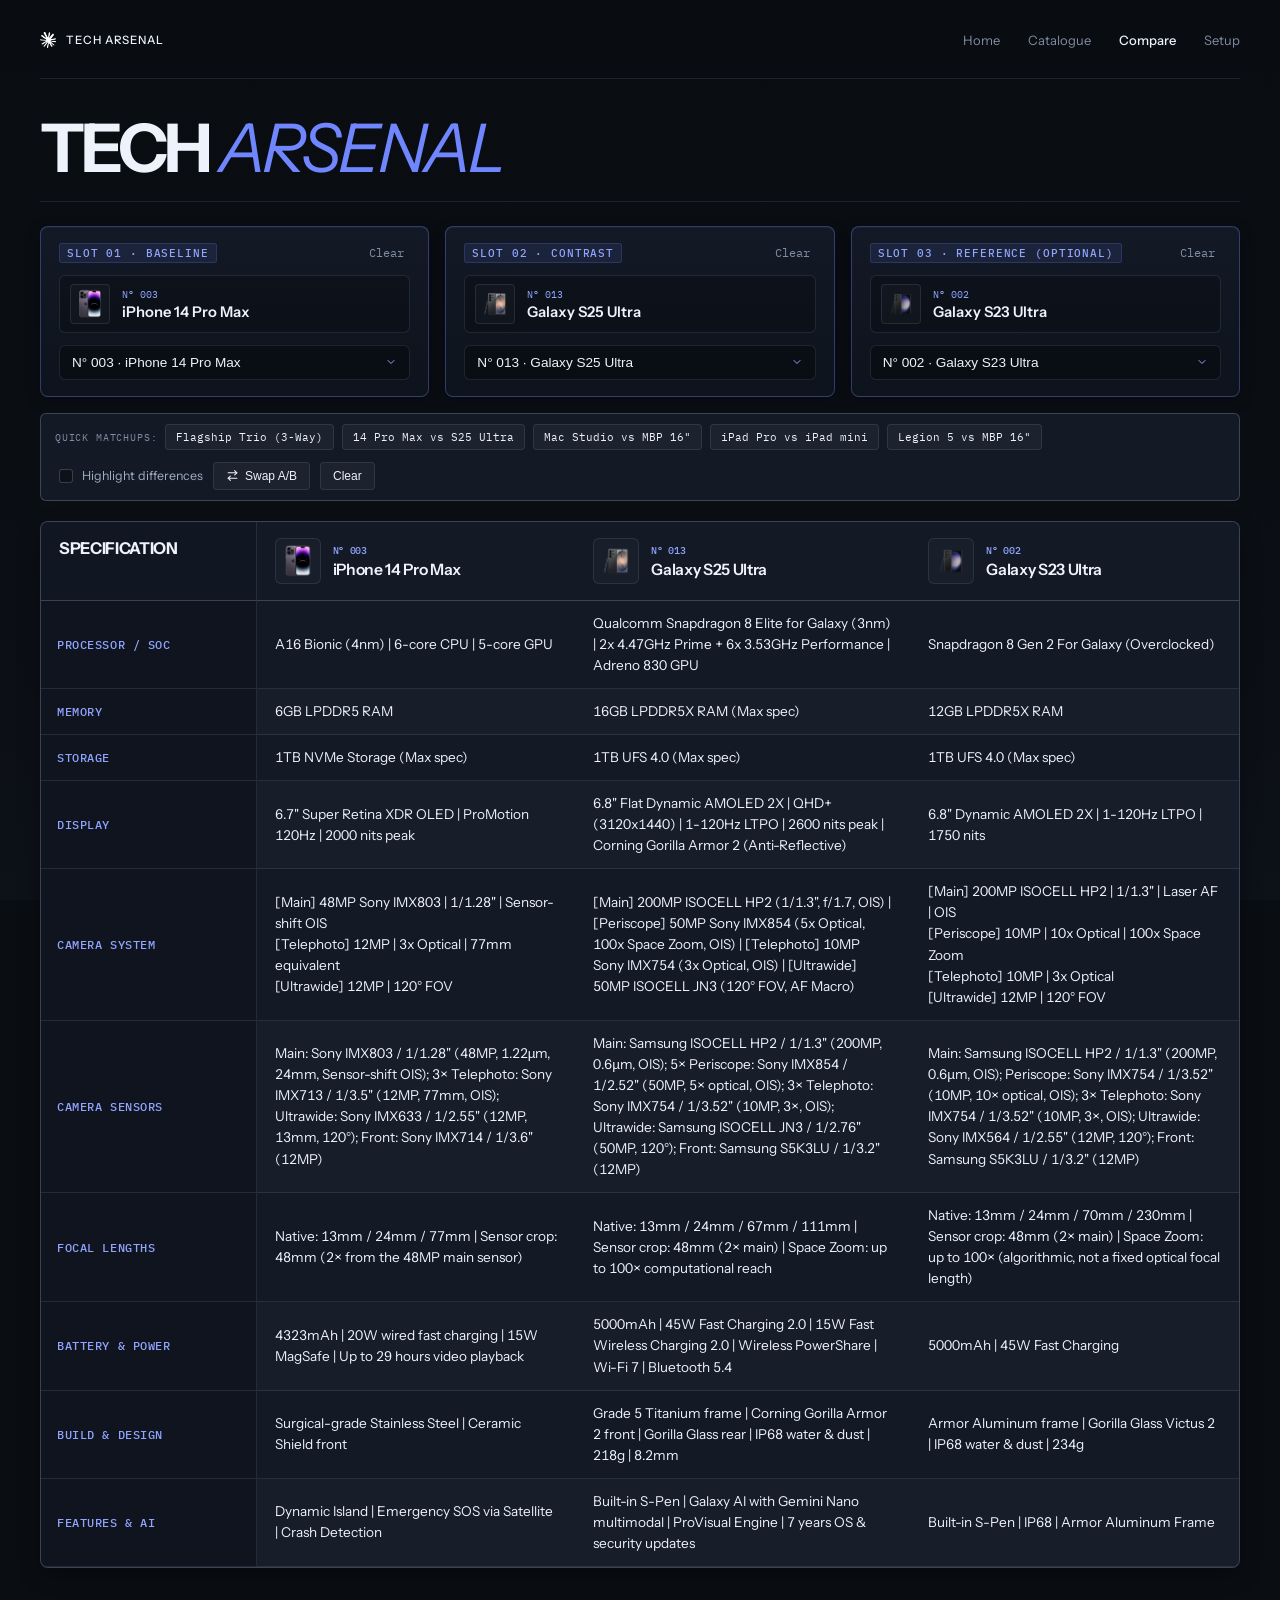
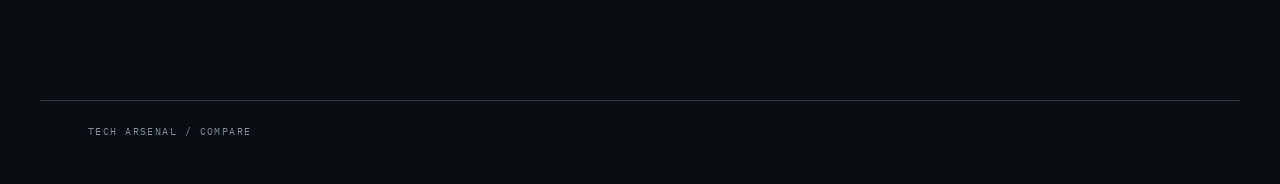
==== commit dbbbbc43: "feat: add Touch MacBook Pro entries, polish comparison lab, and include technical Word docs" ====
--- a/comparison-lab.html
+++ b/comparison-lab.html
@@ -371,6 +371,18 @@
             -webkit-overflow-scrolling: touch;
         }
 
+        .compare-table-caption {
+            position: absolute;
+            width: 1px;
+            height: 1px;
+            padding: 0;
+            margin: -1px;
+            overflow: hidden;
+            clip-path: inset(50%);
+            white-space: nowrap;
+            border: 0;
+        }
+
         .compare-table {
             width: 100%;
             border-collapse: separate;
@@ -661,7 +673,7 @@
             }
 
             .slot-header .slot-tag {
-                font-size: 0.55rem !important;
+                font-size: 0.75rem !important;
                 padding: 2px 4px !important;
                 letter-spacing: 0.03em !important;
                 white-space: nowrap !important;
@@ -671,7 +683,8 @@
             }
 
             .slot-clear-btn {
-                font-size: 0.65rem !important;
+                min-height: 44px !important;
+                font-size: 0.75rem !important;
                 padding: 2px 4px !important;
                 flex-shrink: 0 !important;
             }
@@ -694,11 +707,11 @@
             }
 
             .slot-lot {
-                font-size: 0.54rem !important;
+                font-size: 0.75rem !important;
             }
 
             .slot-title {
-                font-size: 0.72rem !important;
+                font-size: 0.75rem !important;
                 white-space: nowrap !important;
                 overflow: hidden !important;
                 text-overflow: ellipsis !important;
@@ -706,7 +719,8 @@
             }
 
             .lab-select {
-                font-size: 0.68rem !important;
+                min-height: 44px !important;
+                font-size: 0.75rem !important;
                 padding: 6px 20px 6px 6px !important;
                 background-position: right 6px center !important;
                 min-width: 0 !important;
@@ -744,15 +758,21 @@
                 display: none !important;
             }
 
+            .preset-label {
+                font-size: 0.75rem !important;
+            }
+
             .preset-chip {
                 flex: 0 0 auto !important;
                 white-space: nowrap !important;
                 padding: 4px 8px !important;
-                font-size: 0.62rem !important;
+                min-height: 44px !important;
+                font-size: 0.75rem !important;
             }
 
             .toolbar-actions {
                 display: flex !important;
+                flex-wrap: wrap !important;
                 align-items: center !important;
                 justify-content: space-between !important;
                 width: 100% !important;
@@ -760,11 +780,13 @@
             }
 
             .diff-toggle-label {
-                font-size: 0.68rem !important;
+                min-height: 44px !important;
+                font-size: 0.75rem !important;
             }
 
             .toolbar-btn {
-                font-size: 0.66rem !important;
+                min-height: 44px !important;
+                font-size: 0.75rem !important;
                 padding: 5px 8px !important;
             }
 
@@ -784,6 +806,7 @@
                 width: 100% !important;
                 box-sizing: border-box !important;
                 justify-content: space-between !important;
+                min-height: 44px !important;
                 font-size: 0.76rem !important;
                 padding: 8px 12px !important;
             }
@@ -880,13 +903,13 @@
             }
 
             .compare-head-lot {
-                font-size: 0.55rem !important;
+                font-size: 0.75rem !important;
                 color: var(--accent-2, #91a5ff) !important;
                 display: block !important;
             }
 
             .compare-head-title {
-                font-size: 0.72rem !important;
+                font-size: 0.75rem !important;
                 white-space: nowrap !important;
                 overflow: hidden !important;
                 text-overflow: ellipsis !important;
@@ -914,7 +937,7 @@
                 border-left: 3px solid transparent !important;
                 padding: 6px 8px !important;
                 font-family: var(--mono) !important;
-                font-size: 0.62rem !important;
+                font-size: 0.75rem !important;
                 font-weight: 700 !important;
                 letter-spacing: 0.08em !important;
                 text-transform: uppercase !important;
@@ -928,7 +951,7 @@
                 width: 100% !important;
                 box-sizing: border-box !important;
                 padding: 8px 8px !important;
-                font-size: 0.72rem !important;
+                font-size: 0.75rem !important;
                 line-height: 1.45 !important;
                 border-bottom: none !important;
                 min-width: 0 !important;
@@ -1096,6 +1119,7 @@
         <div id="compareCard" class="compare-table-card" hidden>
             <div class="compare-table-scroller">
                 <table id="compareTable" class="compare-table">
+                    <caption class="compare-table-caption">Specifications for the selected devices</caption>
                     <thead><tr id="compareHeadRow"></tr></thead>
                     <tbody id="compareBody"></tbody>
                 </table>
@@ -1246,6 +1270,22 @@
             return window.matchMedia("(max-width: 640px)").matches;
         }
 
+        function syncDuplicateOptions() {
+            const slots = isMobileView() ? [pickA, pickB] : [pickA, pickB, pickC];
+            const selectedLots = new Set();
+            slots.forEach((select) => {
+                if (select.value && selectedLots.has(select.value)) select.value = "";
+                if (select.value) selectedLots.add(select.value);
+            });
+
+            slots.forEach((select) => {
+                const unavailable = new Set(slots.filter((other) => other !== select).map((other) => other.value));
+                Array.from(select.options).forEach((option) => {
+                    option.disabled = Boolean(option.value && unavailable.has(option.value));
+                });
+            });
+        }
+
         function currentSelection() {
             const slots = isMobileView() ? [pickA.value, pickB.value] : [pickA.value, pickB.value, pickC.value];
             return slots
@@ -1255,6 +1295,7 @@
         }
 
         function render() {
+            syncDuplicateOptions();
             updateSlotVisual("A", pickA);
             updateSlotVisual("B", pickB);
             if (!isMobileView()) {
@@ -1286,8 +1327,8 @@
             }
 
             const headRow = document.getElementById("compareHeadRow");
-            headRow.innerHTML = "<th>SPECIFICATION</th>" + chosen.map((d) =>
-                `<th>
+            headRow.innerHTML = '<th scope="col">SPECIFICATION</th>' + chosen.map((d) =>
+                `<th scope="col">
                     <div class="compare-head-cell">
                         <div class="compare-head-thumb"><img src="${escapeHtml(d.img)}" alt="${escapeHtml(d.title)}" width="46" height="46" loading="lazy" decoding="async"></div>
                         <div class="compare-head-meta">
@@ -1372,7 +1413,7 @@
                     return `<td>${val ? val : '<span class="spec-val-empty">—</span>'}</td>`;
                 }).join("");
 
-                return `<tr class="${isDiffering ? 'row-diff' : ''}"><th>${escapeHtml(label)}</th>${cells}</tr>`;
+                return `<tr class="${isDiffering ? 'row-diff' : ''}"><th scope="row">${escapeHtml(label)}</th>${cells}</tr>`;
             }).join("");
         }
 
